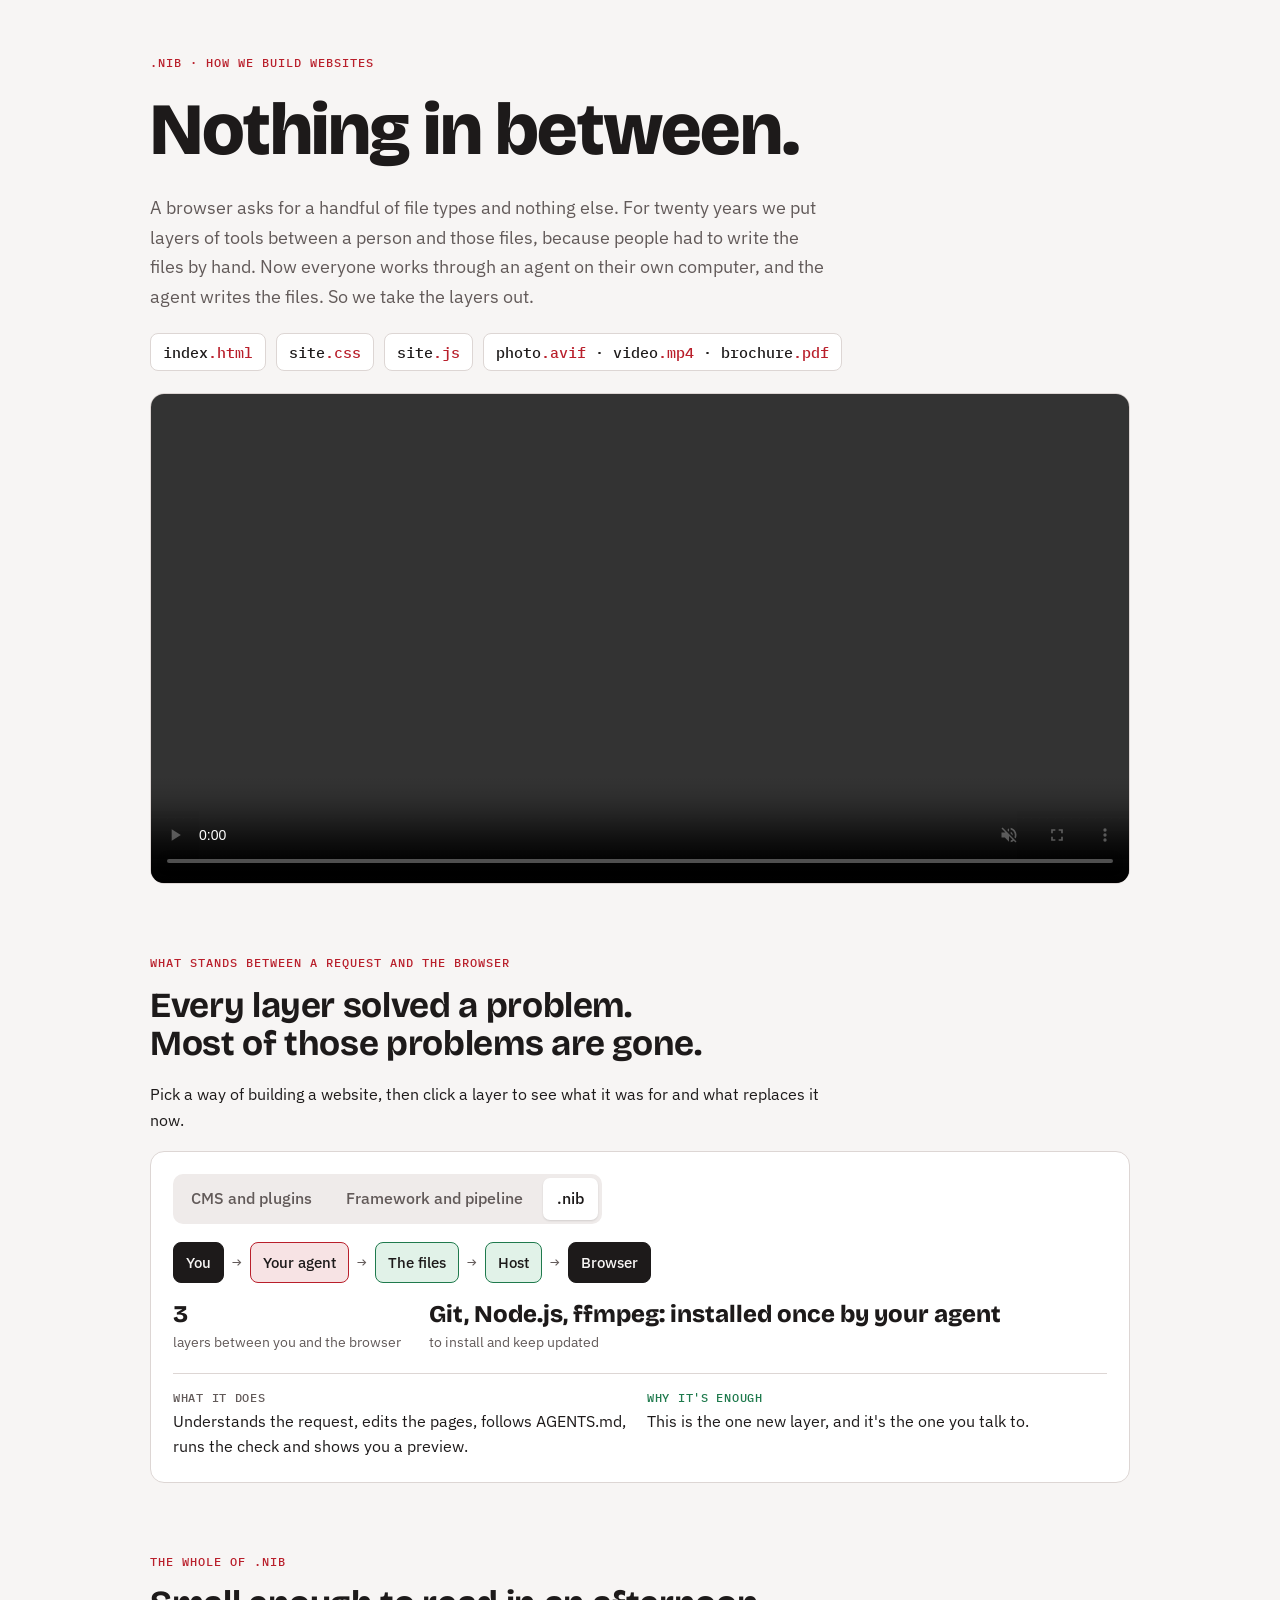
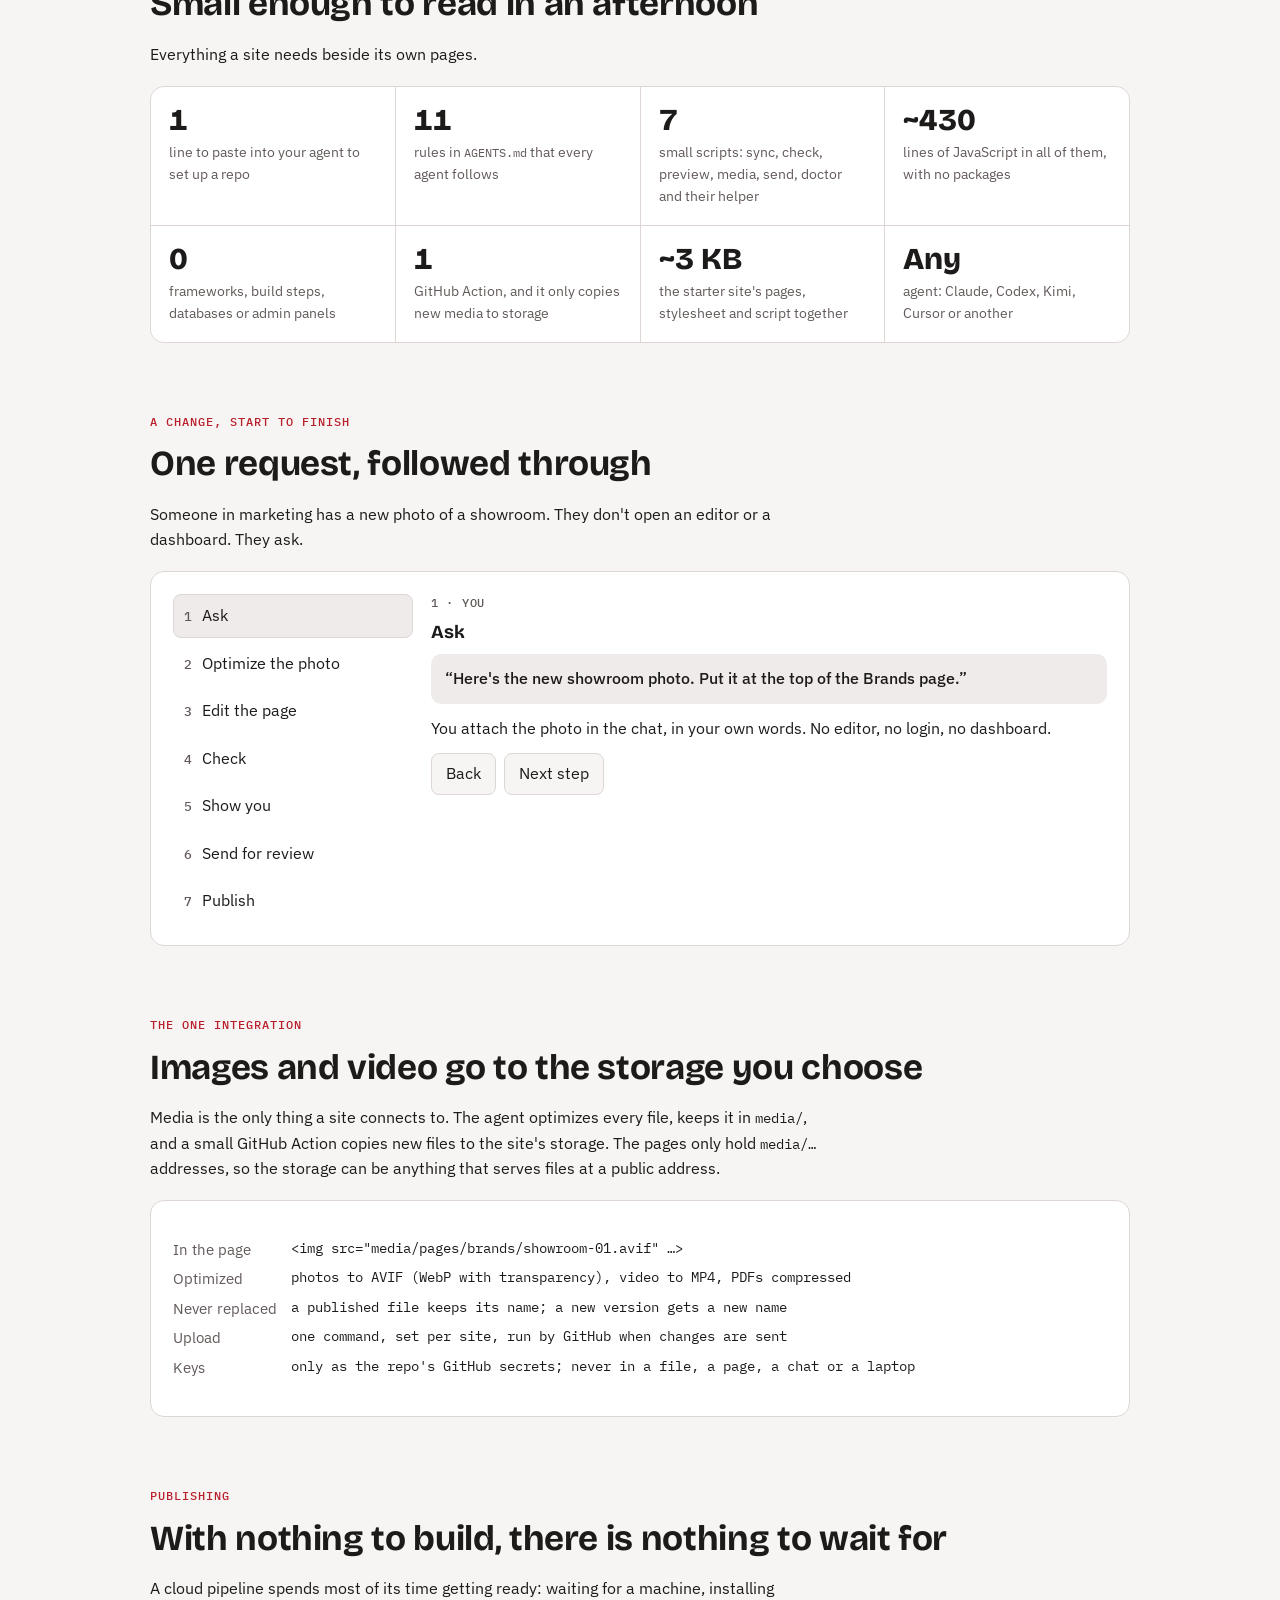
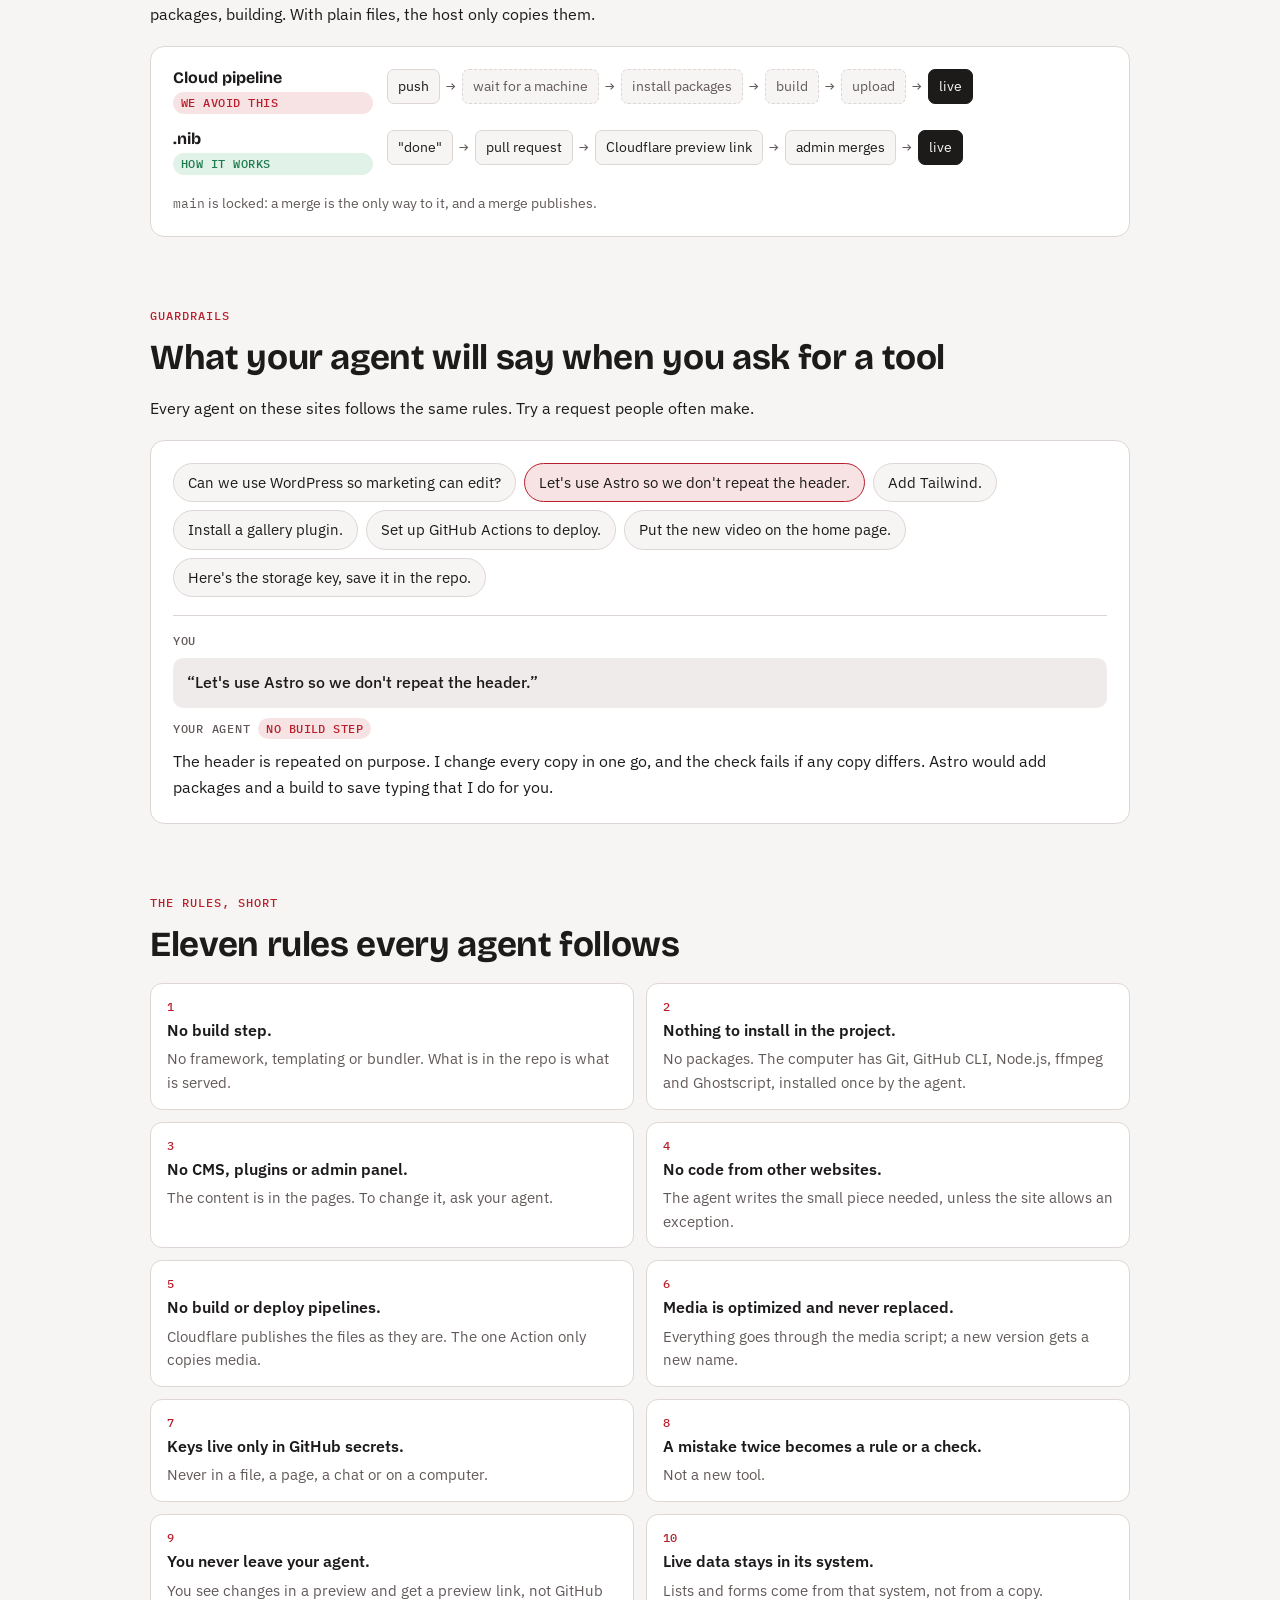
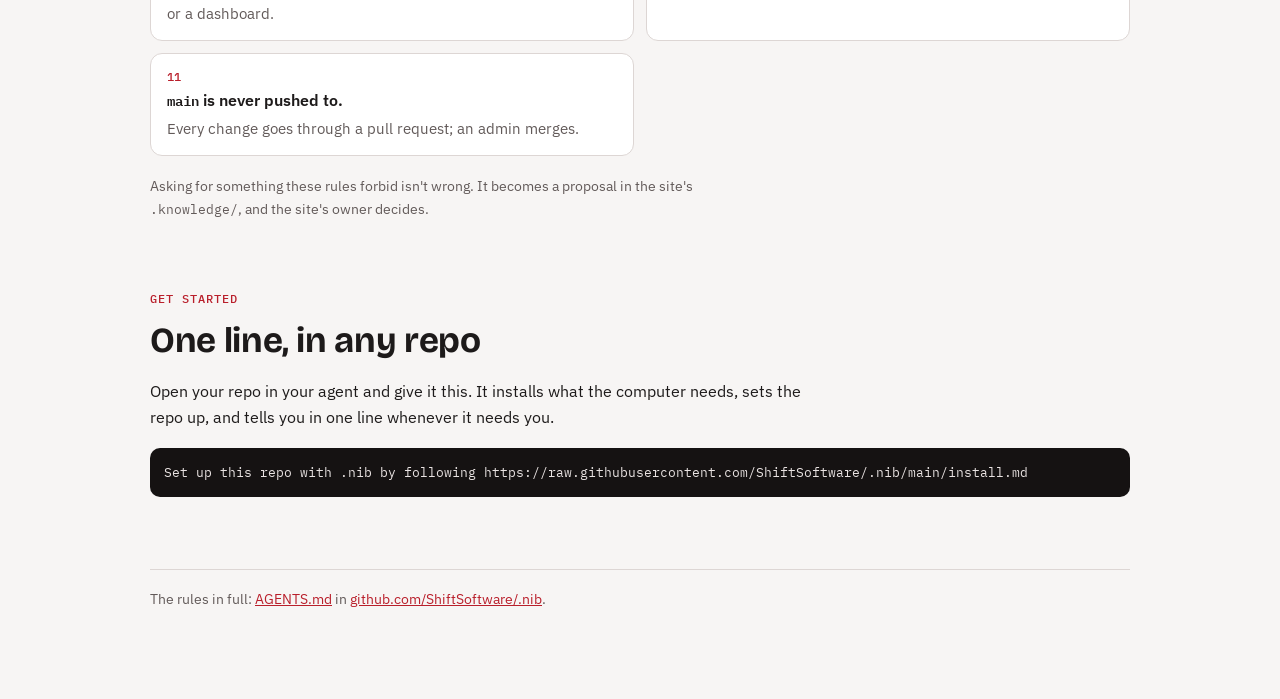
==== guide/index.html @ cb41b42f "Add the explainer and a 30-second video, and let each site's agent make its own templates" ====
<!doctype html>
<html lang="en">
<head>
<meta charset="utf-8">
<meta name="viewport" content="width=device-width, initial-scale=1">
<title>Nothing in Between</title>
<link rel="preconnect" href="https://fonts.googleapis.com">
<link rel="preconnect" href="https://fonts.gstatic.com" crossorigin>
<link rel="stylesheet" href="https://fonts.googleapis.com/css2?family=Bricolage+Grotesque:opsz,wght@12..96,500;12..96,700;12..96,800&family=IBM+Plex+Sans:wght@400;500;600&family=IBM+Plex+Mono:wght@400;500&display=swap">
<style>
/* Layout: one reading column with wide "figure" panels; each section is one idea with one interaction. */
:root{
  --bg:#f7f5f4; --surface:#ffffff; --sunk:#efebea; --line:#ddd6d4;
  --fg:#1d1a1a; --muted:#625a59; --accent:#b91f2b; --accent-soft:#f7e3e4;
  --ok:#1f7a4d; --ok-soft:#e1f2e8; --warn:#9a6200; --warn-soft:#fbefd9; --plan:#3b5bab; --plan-soft:#e4eaf8;
  --display:"Bricolage Grotesque",ui-sans-serif,system-ui,sans-serif;
  --body:"IBM Plex Sans",ui-sans-serif,system-ui,-apple-system,"Segoe UI",sans-serif;
  --mono:"IBM Plex Mono",ui-monospace,Consolas,monospace;
}
@media (prefers-color-scheme:dark){:root:not([data-theme="light"]){
  --bg:#161313; --surface:#201c1c; --sunk:#2a2525; --line:#3a3333;
  --fg:#f1ecec; --muted:#b2a8a7; --accent:#ec5a63; --accent-soft:#3d1c1f;
  --ok:#5fcf93; --ok-soft:#173226; --warn:#e8b25a; --warn-soft:#382a12; --plan:#8fa8ec; --plan-soft:#1d2540; color-scheme:dark}}
:root[data-theme="dark"]{
  --bg:#161313; --surface:#201c1c; --sunk:#2a2525; --line:#3a3333;
  --fg:#f1ecec; --muted:#b2a8a7; --accent:#ec5a63; --accent-soft:#3d1c1f;
  --ok:#5fcf93; --ok-soft:#173226; --warn:#e8b25a; --warn-soft:#382a12; --plan:#8fa8ec; --plan-soft:#1d2540; color-scheme:dark}
*{box-sizing:border-box}
body{background:var(--bg);color:var(--fg);font:16px/1.6 var(--body);
  padding-left:max(16px,env(safe-area-inset-left,0px));padding-right:max(16px,env(safe-area-inset-right,0px))}
.wrap{max-width:980px;margin:0 auto;padding-block:48px 80px;display:flex;flex-direction:column;gap:72px}
h1,h2,h3{font-family:var(--display);text-wrap:balance;margin:0;line-height:1.1}
h1{font-size:clamp(2.6rem,7vw,4.6rem);font-weight:800;letter-spacing:-.02em}
h2{font-size:clamp(1.6rem,3.6vw,2.2rem);font-weight:700;letter-spacing:-.01em}
h3{font-size:1.15rem;font-weight:700}
p{margin:0;max-width:68ch}
code,.mono{font-family:var(--mono);font-size:.88em}
.eyebrow{font:500 .78rem/1 var(--mono);letter-spacing:.08em;text-transform:uppercase;color:var(--accent)}
.lede{font-size:1.15rem;color:var(--muted);max-width:62ch}
section{display:flex;flex-direction:column;gap:18px}
.figure{background:var(--surface);border:1px solid var(--line);border-radius:14px;padding:22px;display:flex;flex-direction:column;gap:18px}
button{font:inherit;color:inherit;cursor:pointer}
button:focus-visible,a:focus-visible{outline:2px solid var(--accent);outline-offset:2px}
a{color:var(--accent)}

/* hero files */
.hero{display:flex;flex-direction:column;gap:22px}
.files{display:flex;flex-wrap:wrap;gap:10px}
.file{font:500 .95rem var(--mono);padding:8px 12px;border-radius:8px;background:var(--surface);border:1px solid var(--line)}
.file b{color:var(--accent);font-weight:500}

/* tabs */
.tabs{display:flex;flex-wrap:wrap;gap:6px;background:var(--sunk);padding:4px;border-radius:10px;align-self:flex-start}
.tabs button{border:0;background:transparent;padding:8px 14px;border-radius:7px;font-weight:500;color:var(--muted)}
.tabs button[aria-selected="true"]{background:var(--surface);color:var(--fg);box-shadow:0 1px 2px rgba(0,0,0,.12)}

/* chain */
.chain{display:flex;flex-wrap:wrap;align-items:center;gap:8px}
.node{border:1px solid var(--line);background:var(--bg);border-radius:8px;padding:8px 12px;font-size:.92rem;font-weight:500;text-align:start}
.node.end{background:var(--fg);color:var(--bg);border-color:var(--fg);cursor:default}
.node.layer:hover{border-color:var(--accent)}
.node.layer[aria-pressed="true"]{border-color:var(--accent);background:var(--accent-soft)}
.node.agent{border-color:var(--ok);background:var(--ok-soft)}
.arrow{color:var(--muted);font-family:var(--mono)}
.counts{display:flex;flex-wrap:wrap;gap:28px}
.count{min-width:0}.count b{display:block;font:800 1.5rem/1.15 var(--display);font-variant-numeric:tabular-nums}
.count span{font-size:.85rem;color:var(--muted)}
.explain{display:grid;grid-template-columns:1fr 1fr;gap:14px;border-top:1px solid var(--line);padding-top:16px}
.explain > div{min-width:0;display:flex;flex-direction:column;gap:4px}
.explain .k{font:500 .75rem var(--mono);letter-spacing:.06em;text-transform:uppercase;color:var(--muted)}
.explain .now .k{color:var(--ok)}
.hint{color:var(--muted);font-size:.9rem}

/* numbers */
.stats{display:grid;grid-template-columns:repeat(4,minmax(0,1fr));gap:1px;background:var(--line);border:1px solid var(--line);border-radius:14px;overflow:hidden}
.stat{background:var(--surface);padding:18px;display:flex;flex-direction:column;gap:4px;min-width:0}
.stat b{font:800 1.9rem/1.05 var(--display);font-variant-numeric:tabular-nums}
.stat span{font-size:.86rem;color:var(--muted)}

/* stepper */
.steps{display:grid;grid-template-columns:240px minmax(0,1fr);gap:18px}
.steplist{display:flex;flex-direction:column;gap:4px;margin:0;padding:0;list-style:none}
.steplist button{width:100%;text-align:start;border:1px solid transparent;background:transparent;border-radius:8px;padding:8px 10px;display:flex;gap:10px;align-items:baseline}
.steplist button .n{font:500 .8rem var(--mono);color:var(--muted)}
.steplist button[aria-current="step"]{background:var(--sunk);border-color:var(--line)}
.stepbody{display:flex;flex-direction:column;gap:12px;min-width:0}
.who{font:500 .78rem var(--mono);text-transform:uppercase;letter-spacing:.06em;color:var(--muted)}
.say{background:var(--sunk);border-radius:10px;padding:12px 14px;font-weight:500}
.term{background:#151212;color:#e9e3e2;border-radius:10px;padding:14px;font:.84rem/1.55 var(--mono);overflow-x:auto;white-space:pre}
.term .c{color:#9b908f}.term .g{color:#6fd39d}.term .r{color:#ff8a92}
.stepnav{display:flex;gap:8px}
.stepnav button{border:1px solid var(--line);background:var(--bg);border-radius:8px;padding:7px 14px}

/* pills */
.pill{display:inline-block;font:500 .72rem/1 var(--mono);letter-spacing:.04em;text-transform:uppercase;padding:5px 8px;border-radius:99px;white-space:nowrap}
.pill.done{background:var(--ok-soft);color:var(--ok)}
.pill.build{background:var(--plan-soft);color:var(--plan)}
.pill.explore{background:var(--warn-soft);color:var(--warn)}
.pill.no{background:var(--accent-soft);color:var(--accent)}

/* media */
.media{display:grid;grid-template-columns:minmax(0,1fr) minmax(0,1fr);gap:18px}
.media > div{min-width:0;display:flex;flex-direction:column;gap:10px}
.kv{display:grid;grid-template-columns:auto minmax(0,1fr);gap:6px 14px;font-size:.92rem}
.kv dt{color:var(--muted)} .kv dd{margin:0;font-family:var(--mono);font-size:.85rem;overflow-wrap:anywhere}
.same{color:var(--ok);font-weight:600}

/* release lanes */
.lanes{display:flex;flex-direction:column;gap:16px}
.lane{display:grid;grid-template-columns:200px minmax(0,1fr);gap:14px;align-items:start}
.lane-head{display:flex;flex-direction:column;gap:6px}
.lane-head h3{font-size:1rem}
.track{display:flex;flex-wrap:wrap;gap:6px;align-items:center}
.box{font-size:.85rem;padding:6px 10px;border-radius:7px;border:1px solid var(--line);background:var(--bg)}
.box.slow{border-style:dashed;color:var(--muted)}
.box.live{background:var(--fg);color:var(--bg);border-color:var(--fg)}
.qs{margin:0;padding-inline-start:20px;display:flex;flex-direction:column;gap:6px}

/* ask the agent */
.asks{display:flex;flex-wrap:wrap;gap:8px}
.asks button{border:1px solid var(--line);background:var(--bg);border-radius:99px;padding:7px 14px;font-size:.92rem}
.asks button[aria-pressed="true"]{border-color:var(--accent);background:var(--accent-soft)}
.reply{display:flex;flex-direction:column;gap:10px;border-top:1px solid var(--line);padding-top:16px}
.reply p{max-width:none}

/* rules */
.rules{display:grid;grid-template-columns:repeat(2,minmax(0,1fr));gap:12px;margin:0;padding:0;list-style:none;counter-reset:r}
.rules li{background:var(--surface);border:1px solid var(--line);border-radius:12px;padding:14px 16px;display:flex;flex-direction:column;gap:4px;counter-increment:r;min-width:0}
.rules li::before{content:counter(r);font:500 .78rem var(--mono);color:var(--accent)}
.rules li b{font-weight:600}
.rules li span{color:var(--muted);font-size:.92rem}

/* status */
.status{width:100%;border-collapse:collapse;font-size:.94rem}
.status td{padding:10px 8px;border-top:1px solid var(--line);vertical-align:top}
.status td:first-child{font-weight:600;width:28%}
.status td:last-child{width:1%;text-align:end}
.tablewrap{overflow-x:auto}
footer{color:var(--muted);font-size:.88rem;border-top:1px solid var(--line);padding-top:18px}

@media (max-width:720px){
  .explain,.media{grid-template-columns:1fr}
  .stats{grid-template-columns:repeat(2,minmax(0,1fr))}
  .steps{grid-template-columns:1fr}
  .steplist{flex-direction:row;flex-wrap:wrap}
  .steplist button{width:auto}
  .steplist button .t{display:none}
  .lane{grid-template-columns:1fr}
  .rules{grid-template-columns:1fr}
}
@media (prefers-reduced-motion:no-preference){
  .node,.tabs button,.asks button,.steplist button{transition:background .15s,border-color .15s}
}
</style>
</head>
<body>
<div class="wrap">

<header class="hero">
  <span class="eyebrow">.nib · how we build websites</span>
  <h1>Nothing in between.</h1>
  <p class="lede">A browser asks for a handful of file types and nothing else. For twenty years we put layers of tools between a person and those files, because people had to write the files by hand. Now everyone works through an agent on their own computer, and the agent writes the files. So we take the layers out.</p>
  <div class="files" aria-label="What a browser asks for">
    <span class="file">index<b>.html</b></span>
    <span class="file">site<b>.css</b></span>
    <span class="file">site<b>.js</b></span>
    <span class="file">photo<b>.avif</b> · video<b>.mp4</b> · brochure<b>.pdf</b></span>
  </div>
  <video src="nib-30s.mp4" controls muted playsinline preload="metadata" width="1280" height="720" style="width:100%;height:auto;border-radius:14px;border:1px solid var(--line)"></video>
</header>

<section aria-labelledby="s-layers">
  <span class="eyebrow">What stands between a request and the browser</span>
  <h2 id="s-layers">Every layer solved a problem. Most of those problems are gone.</h2>
  <p>Pick a way of building a website, then click a layer to see what it was for and what replaces it now.</p>
  <div class="figure">
    <div class="tabs" role="tablist" aria-label="Ways of building a website">
      <button role="tab" aria-selected="false" data-era="wp">CMS and plugins</button>
      <button role="tab" aria-selected="false" data-era="fw">Framework and pipeline</button>
      <button role="tab" aria-selected="true" data-era="ag">.nib</button>
    </div>
    <div class="chain" id="chain" aria-live="polite"></div>
    <div class="counts" id="counts"></div>
    <div class="explain" id="explain"></div>
  </div>
</section>

<section aria-labelledby="s-numbers">
  <span class="eyebrow">The whole of .nib</span>
  <h2 id="s-numbers">Small enough to read in an afternoon</h2>
  <p>Everything a site needs beside its own pages.</p>
  <div class="stats">
    <div class="stat"><b>1</b><span>line to paste into your agent to set up a repo</span></div>
    <div class="stat"><b>11</b><span>rules in <code>AGENTS.md</code> that every agent follows</span></div>
    <div class="stat"><b>7</b><span>small scripts: sync, check, preview, media, send, doctor and their helper</span></div>
    <div class="stat"><b>~430</b><span>lines of JavaScript in all of them, with no packages</span></div>
    <div class="stat"><b>0</b><span>frameworks, build steps, databases or admin panels</span></div>
    <div class="stat"><b>1</b><span>GitHub Action, and it only copies new media to storage</span></div>
    <div class="stat"><b>~3 KB</b><span>the starter site's pages, stylesheet and script together</span></div>
    <div class="stat"><b>Any</b><span>agent: Claude, Codex, Kimi, Cursor or another</span></div>
  </div>
</section>

<section aria-labelledby="s-change">
  <span class="eyebrow">A change, start to finish</span>
  <h2 id="s-change">One request, followed through</h2>
  <p>Someone in marketing has a new photo of a showroom. They don't open an editor or a dashboard. They ask.</p>
  <div class="figure">
    <div class="steps">
      <ol class="steplist" id="steplist"></ol>
      <div class="stepbody" id="stepbody" aria-live="polite"></div>
    </div>
  </div>
</section>

<section aria-labelledby="s-media">
  <span class="eyebrow">The one integration</span>
  <h2 id="s-media">Images and video go to the storage you choose</h2>
  <p>Media is the only thing a site connects to. The agent optimizes every file, keeps it in <code>media/</code>, and a small GitHub Action copies new files to the site's storage. The pages only hold <code>media/…</code> addresses, so the storage can be anything that serves files at a public address.</p>
  <div class="figure">
    <dl class="kv">
      <dt>In the page</dt><dd>&lt;img src="media/pages/brands/showroom-01.avif" …&gt;</dd>
      <dt>Optimized</dt><dd>photos to AVIF (WebP with transparency), video to MP4, PDFs compressed</dd>
      <dt>Never replaced</dt><dd>a published file keeps its name; a new version gets a new name</dd>
      <dt>Upload</dt><dd>one command, set per site, run by GitHub when changes are sent</dd>
      <dt>Keys</dt><dd>only as the repo's GitHub secrets; never in a file, a page, a chat or a laptop</dd>
    </dl>
  </div>
</section>

<section aria-labelledby="s-release">
  <span class="eyebrow">Publishing</span>
  <h2 id="s-release">With nothing to build, there is nothing to wait for</h2>
  <p>A cloud pipeline spends most of its time getting ready: waiting for a machine, installing packages, building. With plain files, the host only copies them.</p>
  <div class="figure lanes">
    <div class="lane">
      <div class="lane-head"><h3>Cloud pipeline</h3><span class="pill no">we avoid this</span></div>
      <div class="track">
        <span class="box">push</span><span class="arrow">→</span>
        <span class="box slow">wait for a machine</span><span class="arrow">→</span>
        <span class="box slow">install packages</span><span class="arrow">→</span>
        <span class="box slow">build</span><span class="arrow">→</span>
        <span class="box slow">upload</span><span class="arrow">→</span>
        <span class="box live">live</span>
      </div>
    </div>
    <div class="lane">
      <div class="lane-head"><h3>.nib</h3><span class="pill done">how it works</span></div>
      <div class="track">
        <span class="box">"done"</span><span class="arrow">→</span>
        <span class="box">pull request</span><span class="arrow">→</span>
        <span class="box">Cloudflare preview link</span><span class="arrow">→</span>
        <span class="box">admin merges</span><span class="arrow">→</span>
        <span class="box live">live</span>
      </div>
    </div>
    <p class="hint"><code>main</code> is locked: a merge is the only way to it, and a merge publishes.</p>
  </div>
</section>

<section aria-labelledby="s-ask">
  <span class="eyebrow">Guardrails</span>
  <h2 id="s-ask">What your agent will say when you ask for a tool</h2>
  <p>Every agent on these sites follows the same rules. Try a request people often make.</p>
  <div class="figure">
    <div class="asks" id="asks"></div>
    <div class="reply" id="reply" aria-live="polite"></div>
  </div>
</section>

<section aria-labelledby="s-rules">
  <span class="eyebrow">The rules, short</span>
  <h2 id="s-rules">Eleven rules every agent follows</h2>
  <ol class="rules">
    <li><b>No build step.</b><span>No framework, templating or bundler. What is in the repo is what is served.</span></li>
    <li><b>Nothing to install in the project.</b><span>No packages. The computer has Git, GitHub CLI, Node.js, ffmpeg and Ghostscript, installed once by the agent.</span></li>
    <li><b>No CMS, plugins or admin panel.</b><span>The content is in the pages. To change it, ask your agent.</span></li>
    <li><b>No code from other websites.</b><span>The agent writes the small piece needed, unless the site allows an exception.</span></li>
    <li><b>No build or deploy pipelines.</b><span>Cloudflare publishes the files as they are. The one Action only copies media.</span></li>
    <li><b>Media is optimized and never replaced.</b><span>Everything goes through the media script; a new version gets a new name.</span></li>
    <li><b>Keys live only in GitHub secrets.</b><span>Never in a file, a page, a chat or on a computer.</span></li>
    <li><b>A mistake twice becomes a rule or a check.</b><span>Not a new tool.</span></li>
    <li><b>You never leave your agent.</b><span>You see changes in a preview and get a preview link, not GitHub or a dashboard.</span></li>
    <li><b>Live data stays in its system.</b><span>Lists and forms come from that system, not from a copy.</span></li>
    <li><b><code>main</code> is never pushed to.</b><span>Every change goes through a pull request; an admin merges.</span></li>
  </ol>
  <p class="hint">Asking for something these rules forbid isn't wrong. It becomes a proposal in the site's <code>.knowledge/</code>, and the site's owner decides.</p>
</section>

<section aria-labelledby="s-start">
  <span class="eyebrow">Get started</span>
  <h2 id="s-start">One line, in any repo</h2>
  <p>Open your repo in your agent and give it this. It installs what the computer needs, sets the repo up, and tells you in one line whenever it needs you.</p>
  <div class="term">Set up this repo with .nib by following https://raw.githubusercontent.com/ShiftSoftware/.nib/main/install.md</div>
</section>

<footer>The rules in full: <a href="https://github.com/ShiftSoftware/.nib/blob/main/AGENTS.md">AGENTS.md</a> in <a href="https://github.com/ShiftSoftware/.nib">github.com/ShiftSoftware/.nib</a>.</footer>
</div>

<script>
(function(){
  const ERAS = {
    wp: {
      chain: [
        {t:"You", end:true},
        {t:"Admin login", why:"Let people who can't write code edit the site safely.", now:"You ask your agent. Access is your GitHub access, and nothing goes live until an admin merges."},
        {t:"Page builder", why:"Let people lay out pages without writing HTML.", now:"The agent writes the HTML, using the site's own components, so pages stay consistent."},
        {t:"Theme", why:"Give every page the same look without repeating it by hand.", now:"One stylesheet. The agent keeps the header and footer identical on every page, and the check confirms it."},
        {t:"Plugins", why:"Add features (SEO, galleries, forms, caching, security) without writing code.", now:"The agent writes the few lines a feature needs. No plugins to update, and none to be hacked through."},
        {t:"Server code", why:"Assemble each page on the server when someone asks for it.", now:"Pages are already whole files. Nothing runs on the server."},
        {t:"Database", why:"Store content so the admin panel can edit it.", now:"Content is in the pages, in Git, with the full history of every change."},
        {t:"Server and cache", why:"Run the code and the database, and cache the result so it's fast.", now:"A static host serves the files from close to the visitor. There is nothing to run or patch."},
        {t:"Browser", end:true}
      ],
      tools:"Server · database · CMS · theme · plugins"
    },
    fw: {
      chain: [
        {t:"You", end:true},
        {t:"A developer", why:"Only a developer can work the toolchain below.", now:"Everyone has an agent that does the developer's typing, for a developer and a non-developer alike."},
        {t:"Content files or headless CMS", why:"Keep text apart from code so non-developers can edit it.", now:"The text is in the pages. Splitting it out adds a second place to change for every new design."},
        {t:"Components", why:"Write the header once and reuse it, so it's never repeated by hand.", now:"Repeating is fine. The agent edits every copy, and the check catches any copy that differs."},
        {t:"npm packages", why:"Reuse code others wrote instead of writing it.", now:"Hundreds of packages to update and trust, to save a few lines the agent writes in seconds."},
        {t:"The build", why:"Compile, bundle and optimise many source files into what the browser wants.", now:"We write what the browser wants in the first place. Modern browsers load the files directly."},
        {t:"Cloud pipeline", why:"Build in a clean, shared place, not on one person's laptop.", now:"There is nothing to build. The host copies the files when a change is merged."},
        {t:"Hosting", why:"Serve the built files.", now:"Still here. The host serves our files as they are."},
        {t:"Browser", end:true}
      ],
      tools:"Node.js · framework · hundreds of packages · pipeline"
    },
    ag: {
      chain: [
        {t:"You", end:true},
        {t:"Your agent", agent:true, why:"Understands the request, edits the pages, follows AGENTS.md, runs the check and shows you a preview.", now:"This is the one new layer, and it's the one you talk to."},
        {t:"The files", agent:true, why:"HTML, CSS and JavaScript in site/public, exactly as the browser gets them.", now:"What is in the repo is what is served. Images and video are in the site's storage."},
        {t:"Host", agent:true, why:"Cloudflare serves the files from close to the visitor.", now:"Copies the files when a change is merged, and gives every branch a preview link. Nothing is built."},
        {t:"Browser", end:true}
      ],
      tools:"Git, Node.js, ffmpeg: installed once by your agent"
    }
  };
  const chain = document.getElementById("chain"), counts = document.getElementById("counts"), explain = document.getElementById("explain");
  let era = "ag";
  function showLayer(i){
    const l = ERAS[era].chain[i];
    chain.querySelectorAll(".layer").forEach(b => b.setAttribute("aria-pressed", String(+b.dataset.i === i)));
    explain.innerHTML = `<div><span class="k">${era==="ag"?"What it does":"What it was for"}</span><p>${l.why}</p></div><div class="now"><span class="k">${era==="ag"?"Why it's enough":"Now"}</span><p>${l.now}</p></div>`;
  }
  function render(){
    const e = ERAS[era];
    chain.innerHTML = e.chain.map((l,i) => {
      const arrow = i < e.chain.length-1 ? '<span class="arrow" aria-hidden="true">→</span>' : '';
      if (l.end) return `<span class="node end">${l.t}</span>${arrow}`;
      return `<button class="node layer${l.agent?" agent":""}" data-i="${i}" aria-pressed="false">${l.t}</button>${arrow}`;
    }).join("");
    const layers = e.chain.filter(l => !l.end).length;
    counts.innerHTML = `<div class="count"><b>${layers}</b><span>layers between you and the browser</span></div><div class="count"><b>${e.tools}</b><span>to install and keep updated</span></div>`;
    chain.querySelectorAll(".layer").forEach(b => b.addEventListener("click", () => showLayer(+b.dataset.i)));
    showLayer(e.chain.findIndex(l => !l.end));
    document.querySelectorAll("[data-era]").forEach(b => b.setAttribute("aria-selected", String(b.dataset.era === era)));
  }
  document.querySelectorAll("[data-era]").forEach(b => b.addEventListener("click", () => { era = b.dataset.era; render(); }));
  render();

  const STEPS = [
    {t:"Ask", who:"You", say:"Here's the new showroom photo. Put it at the top of the Brands page.", body:"You attach the photo in the chat, in your own words. No editor, no login, no dashboard."},
    {t:"Optimize the photo", who:"Your agent", body:"The media script turns whatever you give it into a small, modern file at the size the site allows, and refuses a name that is already taken.", term:`<span class="c">$</span> node .nib/scripts/media.mjs showroom.jpg pages/brands showroom-01\n<span class="c"># 4032 × 3024, 3.8 MB  →  1600 × 1200, 96 KB</span>\n&lt;img src="media/pages/brands/showroom-01.avif" width="1600" height="1200" …&gt;`},
    {t:"Edit the page", who:"Your agent", body:"It finds the place by searching for the text, adds the image with a description and its real size, and touches nothing else.", term:`<span class="c">&lt;!-- brands.html --&gt;</span>\n&lt;img src="media/pages/brands/showroom-01.avif"\n     alt="The new showroom" width="1600" height="1200"&gt;`},
    {t:"Check", who:"Your agent", body:"The check runs in a second over every page: links, images, headers, media. If something is wrong, the agent fixes it before you see anything.", term:`<span class="c">$</span> node .nib/scripts/check.mjs\n<span class="g">12 pages checked: 0 errors, 0 warnings.</span>`},
    {t:"Show you", who:"Your agent", body:"The agent opens the page in the local preview. You look, and ask for changes if you want them.", say:"Looks good, I'm done."},
    {t:"Send for review", who:"Your agent", body:"Only now, because you said you're done: one command commits, opens a pull request, and waits for Cloudflare's preview link. GitHub copies the new photo to the storage.", term:`<span class="c">$</span> node .nib/scripts/send.mjs "Add the showroom photo to Brands"\n<span class="g">SENT</span> https://github.com/…/pull/42\n<span class="g">PREVIEW</span> https://edit-…-site.workers.dev`},
    {t:"Publish", who:"An admin", body:"The admin opens the preview link, then merges. Cloudflare copies the files, and the change is live. Nothing was built."}
  ];
  const steplist = document.getElementById("steplist"), stepbody = document.getElementById("stepbody");
  let step = 0;
  steplist.innerHTML = STEPS.map((s,i) => `<li><button data-s="${i}" aria-label="Step ${i+1}: ${s.t}"><span class="n">${i+1}</span><span class="t">${s.t}</span></button></li>`).join("");
  function showStep(i){
    step = i; const s = STEPS[i];
    steplist.querySelectorAll("button").forEach(b => { if (+b.dataset.s === i) b.setAttribute("aria-current","step"); else b.removeAttribute("aria-current"); });
    let html = `<span class="who">${i+1} · ${s.who}</span><h3>${s.t}</h3>`;
    if (i === 0) html += `<div class="say">“${s.say}”</div><p>${s.body}</p>`;
    else { html += `<p>${s.body}</p>`; if (s.term) html += `<div class="term">${s.term}</div>`; if (s.say) html += `<span class="who">You</span><div class="say">“${s.say}”</div>`; }
    html += `<div class="stepnav"><button data-go="-1" ${i===0?"disabled":""}>Back</button><button data-go="1" ${i===STEPS.length-1?"disabled":""}>Next step</button></div>`;
    stepbody.innerHTML = html;
    stepbody.querySelectorAll("[data-go]").forEach(b => b.addEventListener("click", () => showStep(step + +b.dataset.go)));
  }
  steplist.querySelectorAll("button").forEach(b => b.addEventListener("click", () => showStep(+b.dataset.s)));
  showStep(0);

  const ASKS = [
    {q:"Can we use WordPress so marketing can edit?", pill:'<span class="pill no">no, and here is why</span>', a:"Marketing can already edit: they ask their agent, see the change in a preview, and say when they're done. WordPress would add a server, a database, a theme and plugins to keep updated and secure, to give them an editor they no longer need."},
    {q:"Let's use Astro so we don't repeat the header.", pill:'<span class="pill no">no build step</span>', a:"The header is repeated on purpose. I change every copy in one go, and the check fails if any copy differs. Astro would add packages and a build to save typing that I do for you."},
    {q:"Add Tailwind.", pill:'<span class="pill no">no build step</span>', a:"Tailwind needs a build. site.css already has the colours, fonts and spacing as tokens. Tell me what you want to look different and I'll change the stylesheet."},
    {q:"Install a gallery plugin.", pill:'<span class="pill no">no code from other sites</span>', a:"A gallery is a grid of images and a few lines of script. I'll write it into site.css and site.js, so there's nothing to update and nothing that breaks when someone else changes their code."},
    {q:"Set up GitHub Actions to deploy.", pill:'<span class="pill no">no build or deploy pipelines</span>', a:"There is nothing to build, so a pipeline would only add waiting. Cloudflare is connected to the repo: every branch gets a preview link, and a merge publishes."},
    {q:"Put the new video on the home page.", pill:'<span class="pill done">yes</span>', a:"I'll turn it into a small MP4, add it under a new name, and put it on the home page. If it's still over 25 MB, we link it from YouTube instead."},
    {q:"Here's the storage key, save it in the repo.", pill:'<span class="pill no">keys live in GitHub secrets</span>', a:"I won't put it in a file or this chat. Add it on the repo's GitHub secrets page under the name I give you; only the upload step on GitHub reads it."}
  ];
  const asks = document.getElementById("asks"), reply = document.getElementById("reply");
  asks.innerHTML = ASKS.map((x,i) => `<button data-a="${i}" aria-pressed="false">${x.q}</button>`).join("");
  function showAsk(i){
    const x = ASKS[i];
    asks.querySelectorAll("button").forEach(b => b.setAttribute("aria-pressed", String(+b.dataset.a === i)));
    reply.innerHTML = `<span class="who">You</span><div class="say">“${x.q}”</div><span class="who">Your agent ${x.pill}</span><p>${x.a}</p>`;
  }
  asks.querySelectorAll("button").forEach(b => b.addEventListener("click", () => showAsk(+b.dataset.a)));
  showAsk(1);
})();
</script>
</body>
</html>
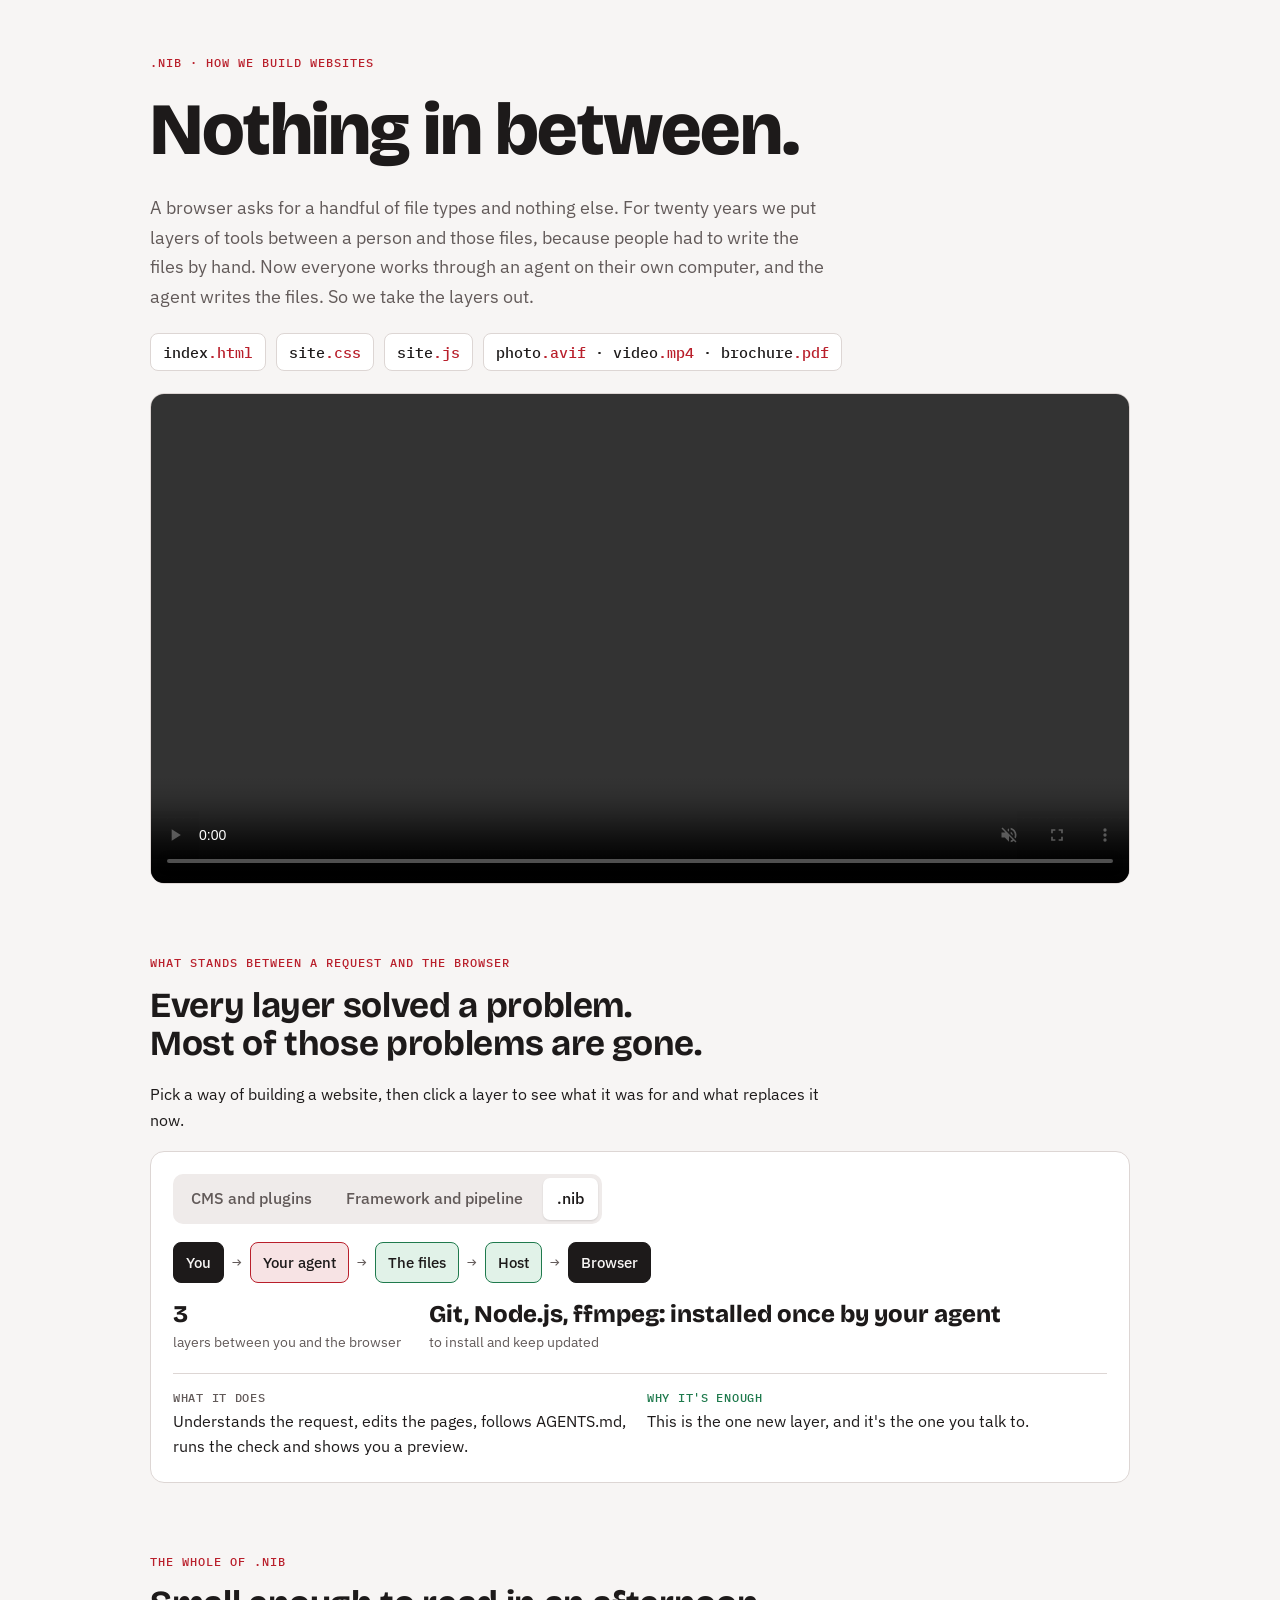
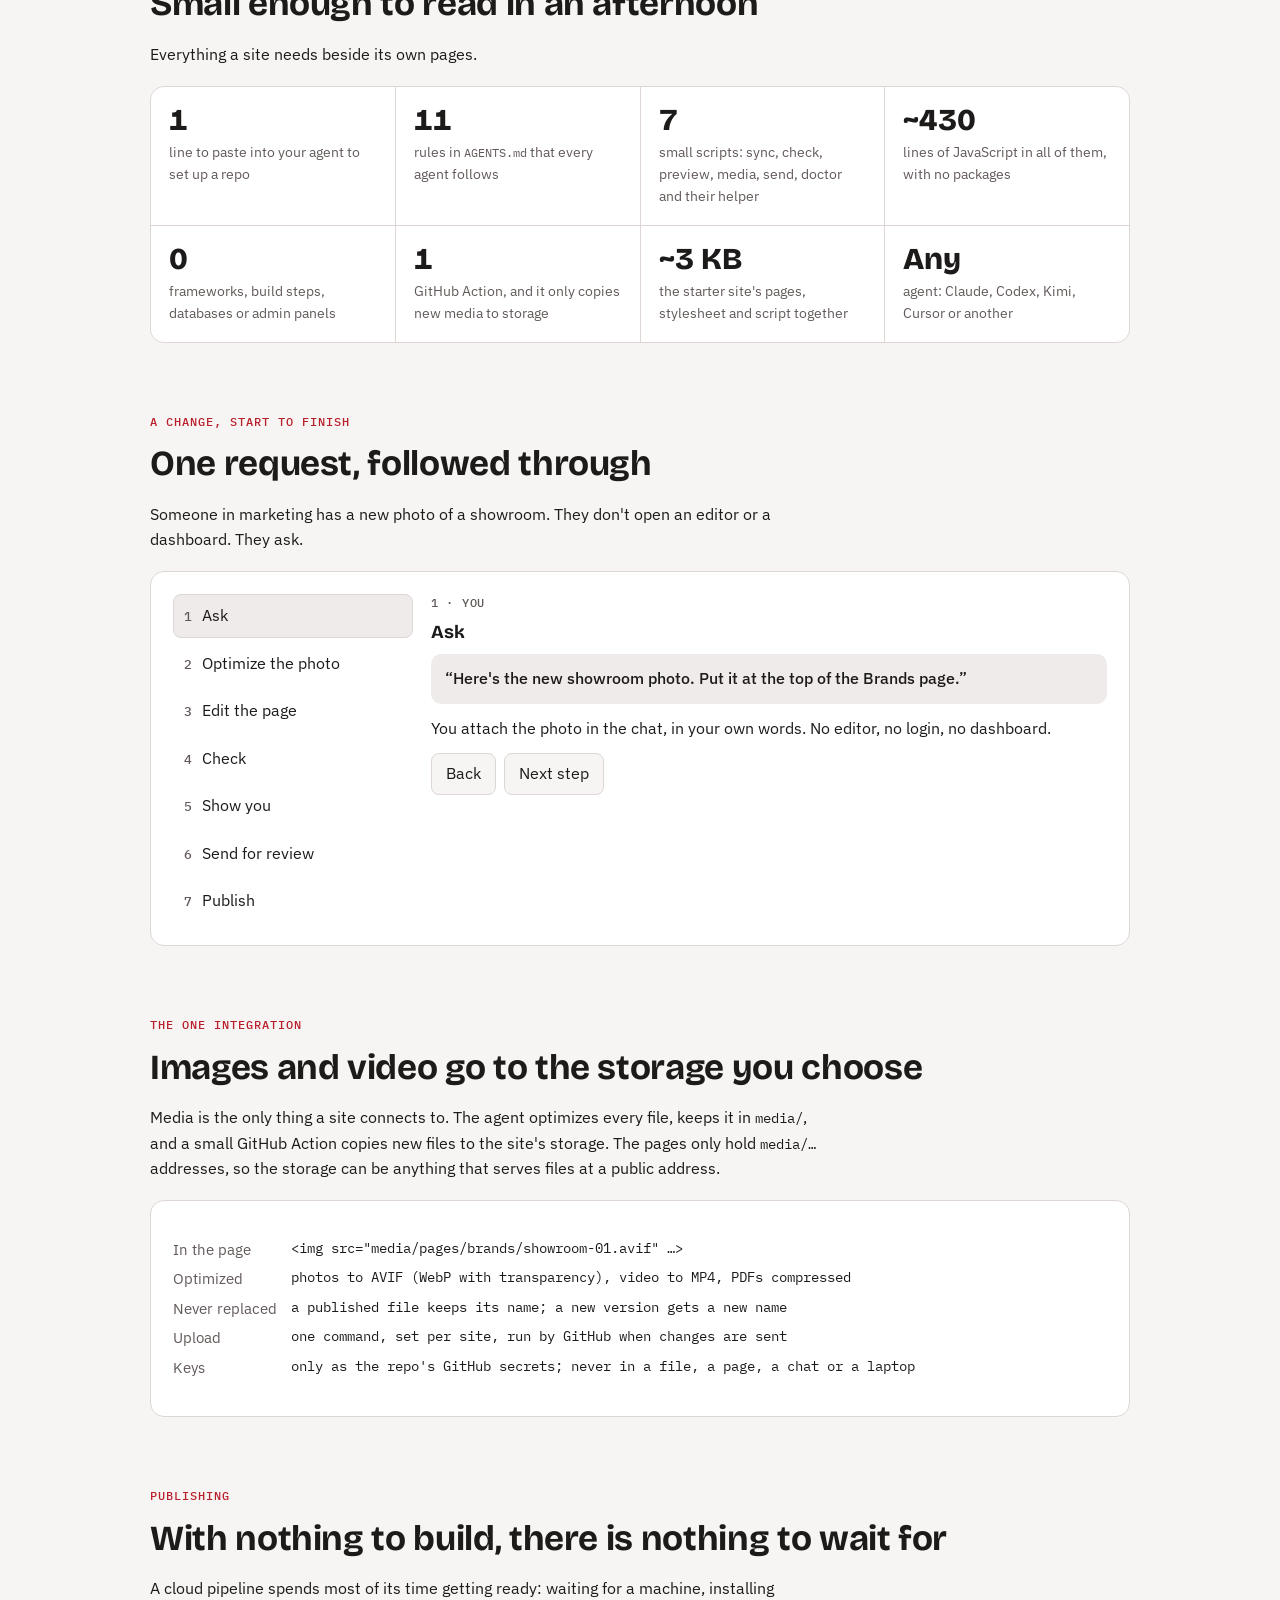
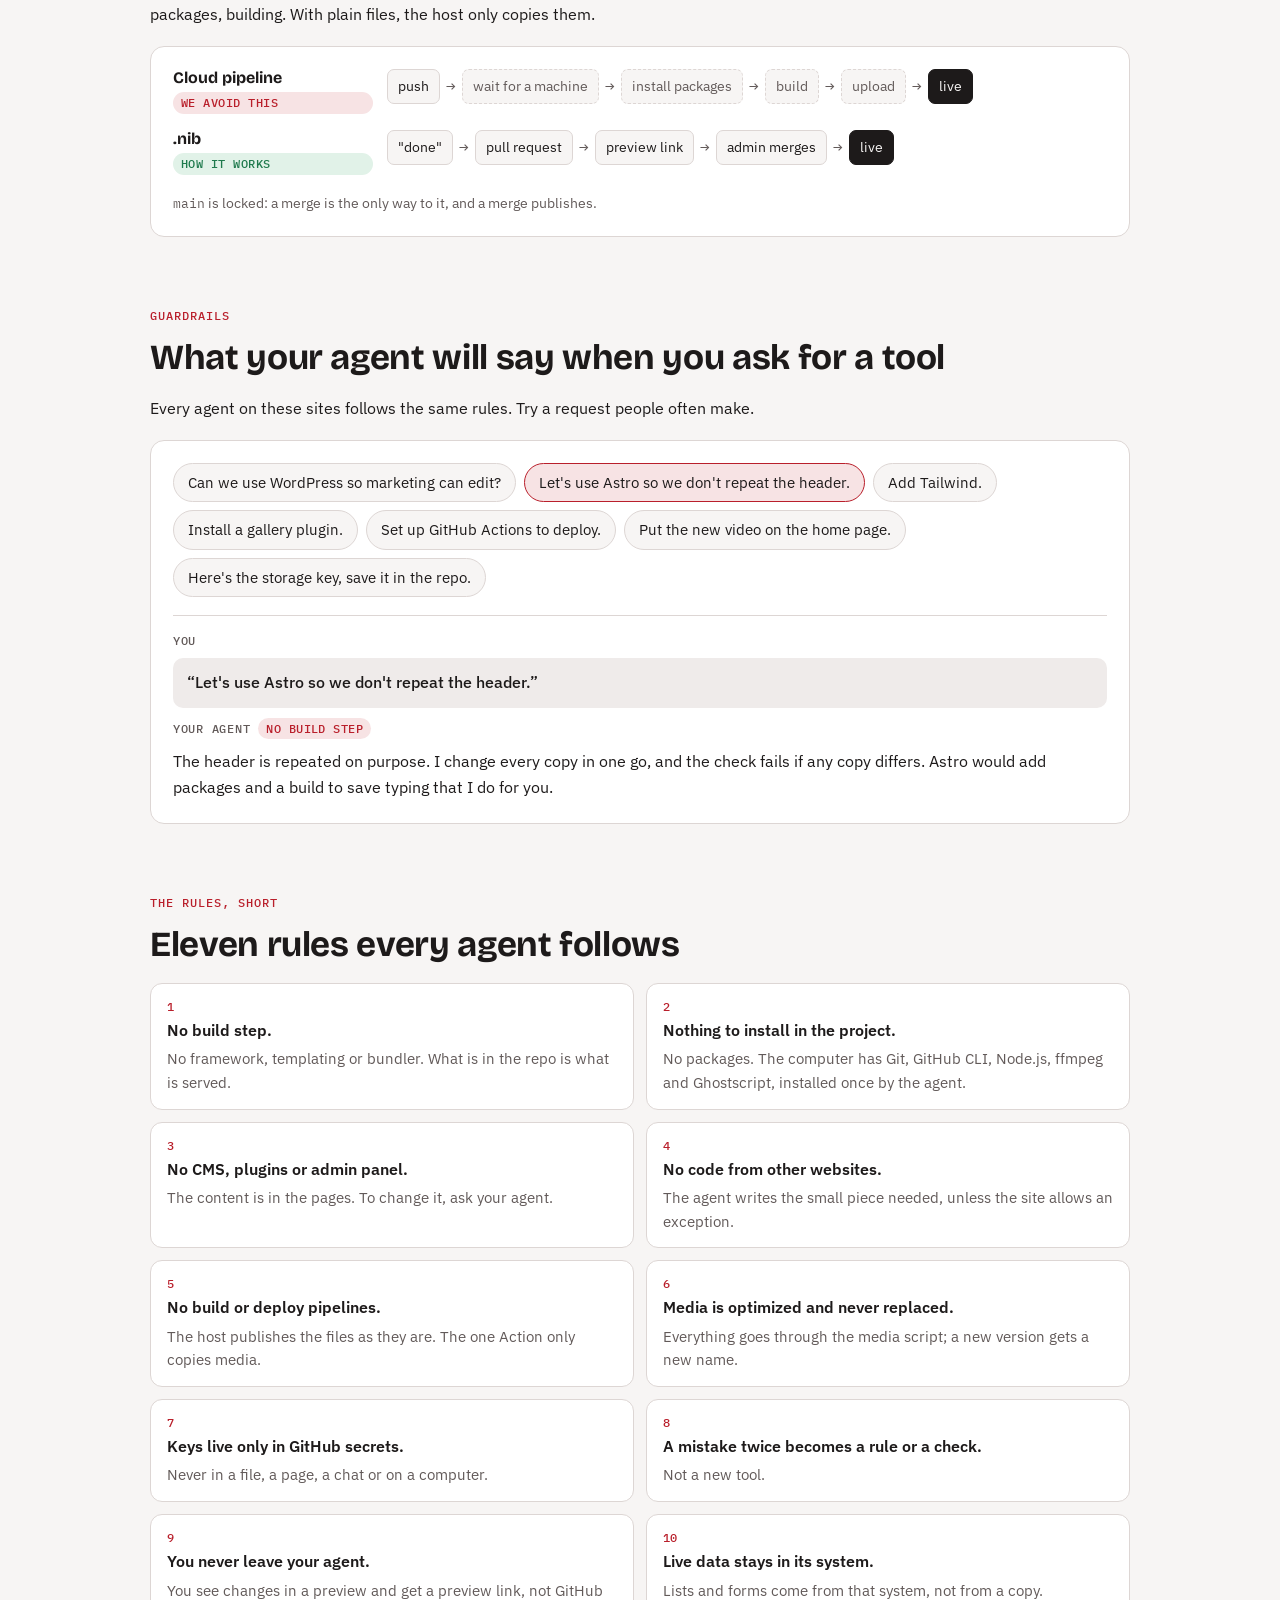
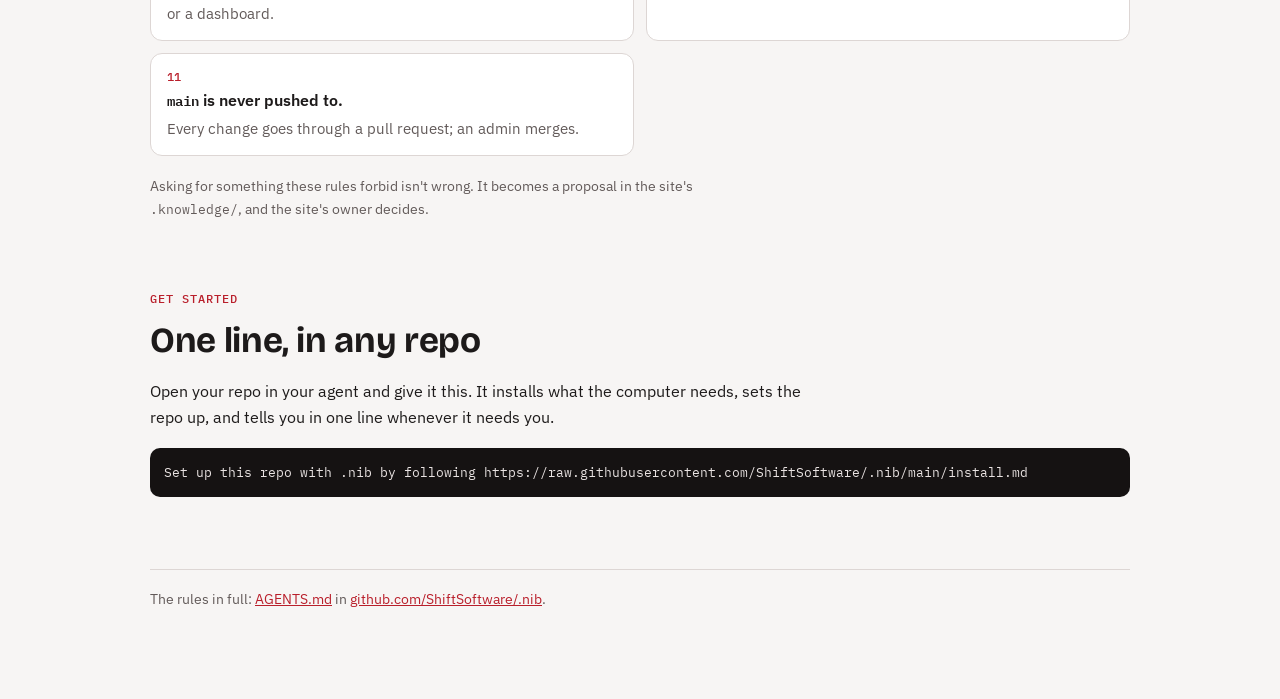
==== commit bc651b85: "Keep .nib host-neutral, block pushes to main, add the content map and organize guide, and license it" ====
--- a/guide/index.html
+++ b/guide/index.html
@@ -249,7 +249,7 @@
       <div class="track">
         <span class="box">"done"</span><span class="arrow">→</span>
         <span class="box">pull request</span><span class="arrow">→</span>
-        <span class="box">Cloudflare preview link</span><span class="arrow">→</span>
+        <span class="box">preview link</span><span class="arrow">→</span>
         <span class="box">admin merges</span><span class="arrow">→</span>
         <span class="box live">live</span>
       </div>
@@ -276,7 +276,7 @@
     <li><b>Nothing to install in the project.</b><span>No packages. The computer has Git, GitHub CLI, Node.js, ffmpeg and Ghostscript, installed once by the agent.</span></li>
     <li><b>No CMS, plugins or admin panel.</b><span>The content is in the pages. To change it, ask your agent.</span></li>
     <li><b>No code from other websites.</b><span>The agent writes the small piece needed, unless the site allows an exception.</span></li>
-    <li><b>No build or deploy pipelines.</b><span>Cloudflare publishes the files as they are. The one Action only copies media.</span></li>
+    <li><b>No build or deploy pipelines.</b><span>The host publishes the files as they are. The one Action only copies media.</span></li>
     <li><b>Media is optimized and never replaced.</b><span>Everything goes through the media script; a new version gets a new name.</span></li>
     <li><b>Keys live only in GitHub secrets.</b><span>Never in a file, a page, a chat or on a computer.</span></li>
     <li><b>A mistake twice becomes a rule or a check.</b><span>Not a new tool.</span></li>
@@ -333,7 +333,7 @@
         {t:"You", end:true},
         {t:"Your agent", agent:true, why:"Understands the request, edits the pages, follows AGENTS.md, runs the check and shows you a preview.", now:"This is the one new layer, and it's the one you talk to."},
         {t:"The files", agent:true, why:"HTML, CSS and JavaScript in site/public, exactly as the browser gets them.", now:"What is in the repo is what is served. Images and video are in the site's storage."},
-        {t:"Host", agent:true, why:"Cloudflare serves the files from close to the visitor.", now:"Copies the files when a change is merged, and gives every branch a preview link. Nothing is built."},
+        {t:"Host", agent:true, why:"The site's host serves the files, from wherever the site chooses.", now:"Copies the files when a change is merged, and gives every branch a preview link. Nothing is built."},
         {t:"Browser", end:true}
       ],
       tools:"Git, Node.js, ffmpeg: installed once by your agent"
@@ -368,8 +368,8 @@
     {t:"Edit the page", who:"Your agent", body:"It finds the place by searching for the text, adds the image with a description and its real size, and touches nothing else.", term:`<span class="c">&lt;!-- brands.html --&gt;</span>\n&lt;img src="media/pages/brands/showroom-01.avif"\n     alt="The new showroom" width="1600" height="1200"&gt;`},
     {t:"Check", who:"Your agent", body:"The check runs in a second over every page: links, images, headers, media. If something is wrong, the agent fixes it before you see anything.", term:`<span class="c">$</span> node .nib/scripts/check.mjs\n<span class="g">12 pages checked: 0 errors, 0 warnings.</span>`},
     {t:"Show you", who:"Your agent", body:"The agent opens the page in the local preview. You look, and ask for changes if you want them.", say:"Looks good, I'm done."},
-    {t:"Send for review", who:"Your agent", body:"Only now, because you said you're done: one command commits, opens a pull request, and waits for Cloudflare's preview link. GitHub copies the new photo to the storage.", term:`<span class="c">$</span> node .nib/scripts/send.mjs "Add the showroom photo to Brands"\n<span class="g">SENT</span> https://github.com/…/pull/42\n<span class="g">PREVIEW</span> https://edit-…-site.workers.dev`},
-    {t:"Publish", who:"An admin", body:"The admin opens the preview link, then merges. Cloudflare copies the files, and the change is live. Nothing was built."}
+    {t:"Send for review", who:"Your agent", body:"Only now, because you said you're done: one command commits, opens a pull request, and waits for the host's preview link. GitHub copies the new photo to the storage.", term:`<span class="c">$</span> node .nib/scripts/send.mjs "Add the showroom photo to Brands"\n<span class="g">SENT</span> https://github.com/…/pull/42\n<span class="g">PREVIEW</span> https://edit-showroom-photo.preview.example`},
+    {t:"Publish", who:"An admin", body:"The admin opens the preview link, then merges. The host copies the files, and the change is live. Nothing was built."}
   ];
   const steplist = document.getElementById("steplist"), stepbody = document.getElementById("stepbody");
   let step = 0;
@@ -392,7 +392,7 @@
     {q:"Let's use Astro so we don't repeat the header.", pill:'<span class="pill no">no build step</span>', a:"The header is repeated on purpose. I change every copy in one go, and the check fails if any copy differs. Astro would add packages and a build to save typing that I do for you."},
     {q:"Add Tailwind.", pill:'<span class="pill no">no build step</span>', a:"Tailwind needs a build. site.css already has the colours, fonts and spacing as tokens. Tell me what you want to look different and I'll change the stylesheet."},
     {q:"Install a gallery plugin.", pill:'<span class="pill no">no code from other sites</span>', a:"A gallery is a grid of images and a few lines of script. I'll write it into site.css and site.js, so there's nothing to update and nothing that breaks when someone else changes their code."},
-    {q:"Set up GitHub Actions to deploy.", pill:'<span class="pill no">no build or deploy pipelines</span>', a:"There is nothing to build, so a pipeline would only add waiting. Cloudflare is connected to the repo: every branch gets a preview link, and a merge publishes."},
+    {q:"Set up GitHub Actions to deploy.", pill:'<span class="pill no">no build or deploy pipelines</span>', a:"There is nothing to build, so a pipeline would only add waiting. The host is connected to the repo: every branch gets a preview link, and a merge publishes."},
     {q:"Put the new video on the home page.", pill:'<span class="pill done">yes</span>', a:"I'll turn it into a small MP4, add it under a new name, and put it on the home page. If it's still over 25 MB, we link it from YouTube instead."},
     {q:"Here's the storage key, save it in the repo.", pill:'<span class="pill no">keys live in GitHub secrets</span>', a:"I won't put it in a file or this chat. Add it on the repo's GitHub secrets page under the name I give you; only the upload step on GitHub reads it."}
   ];
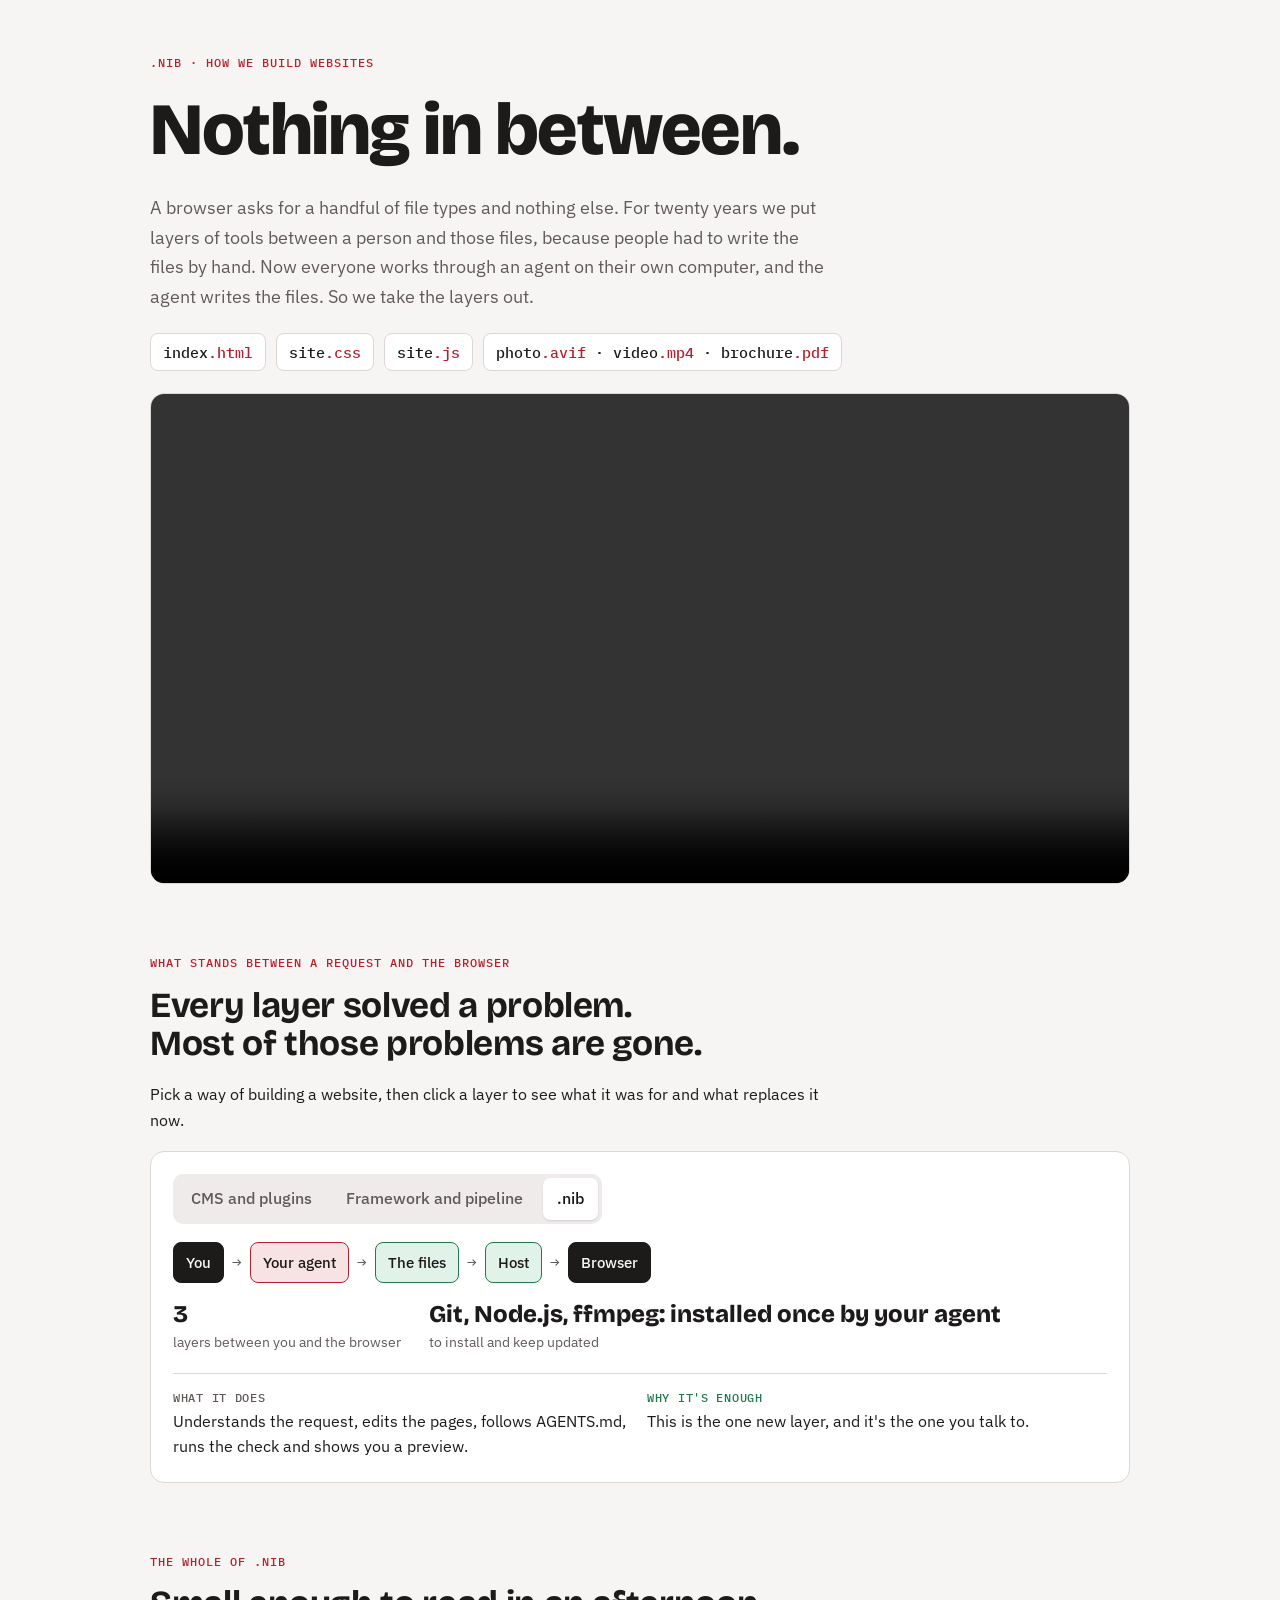
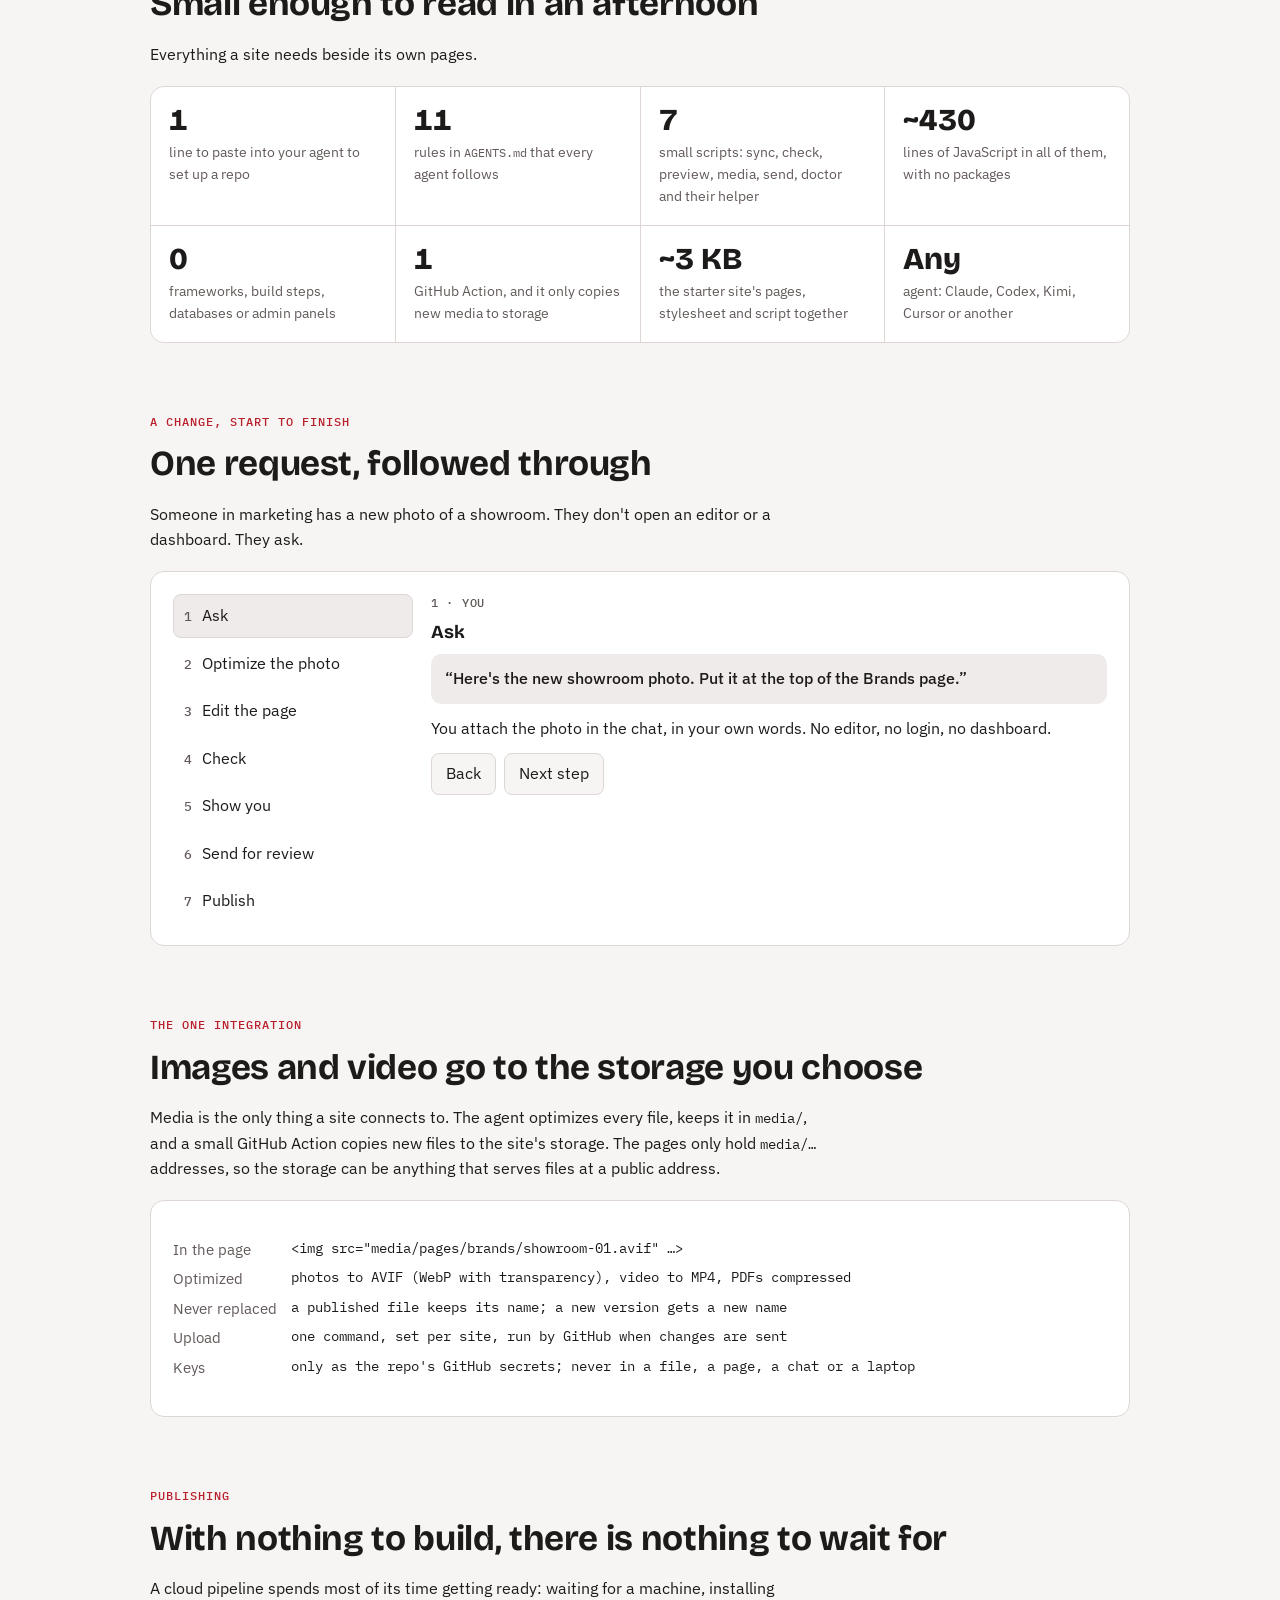
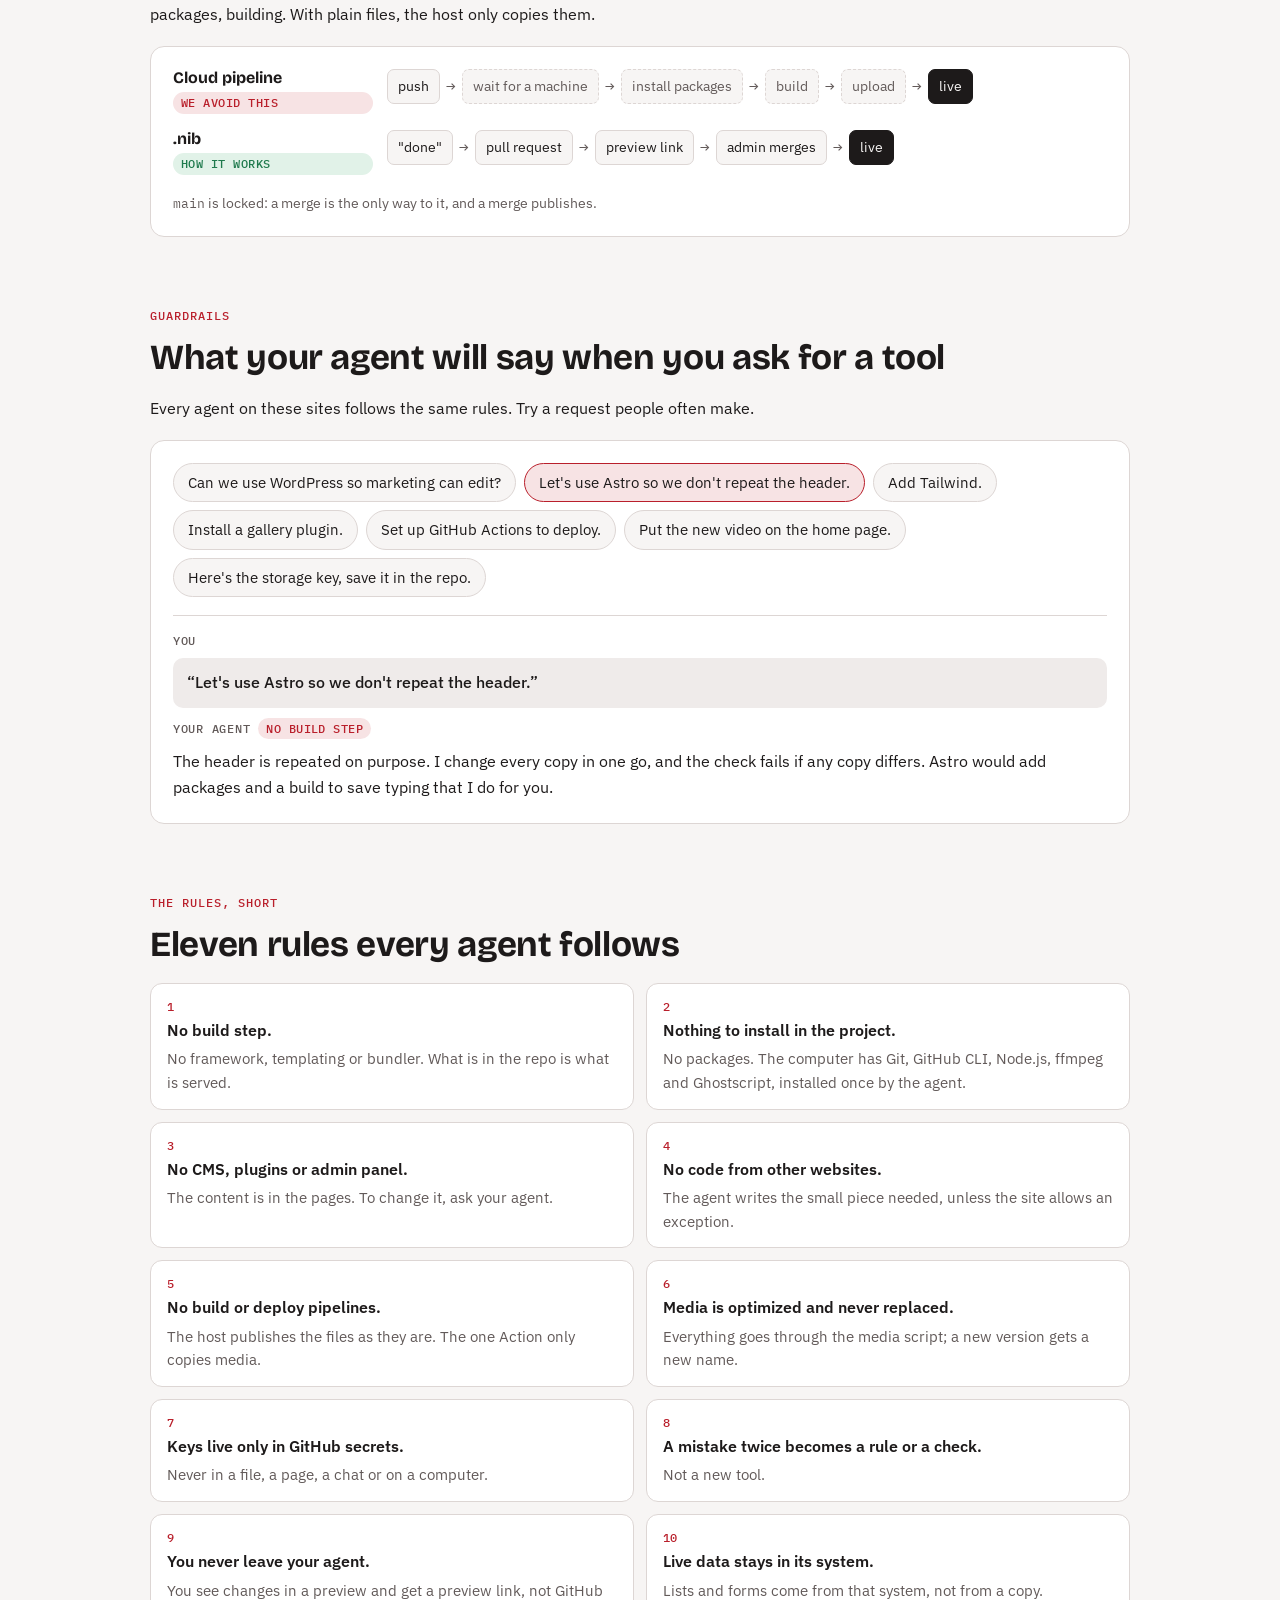
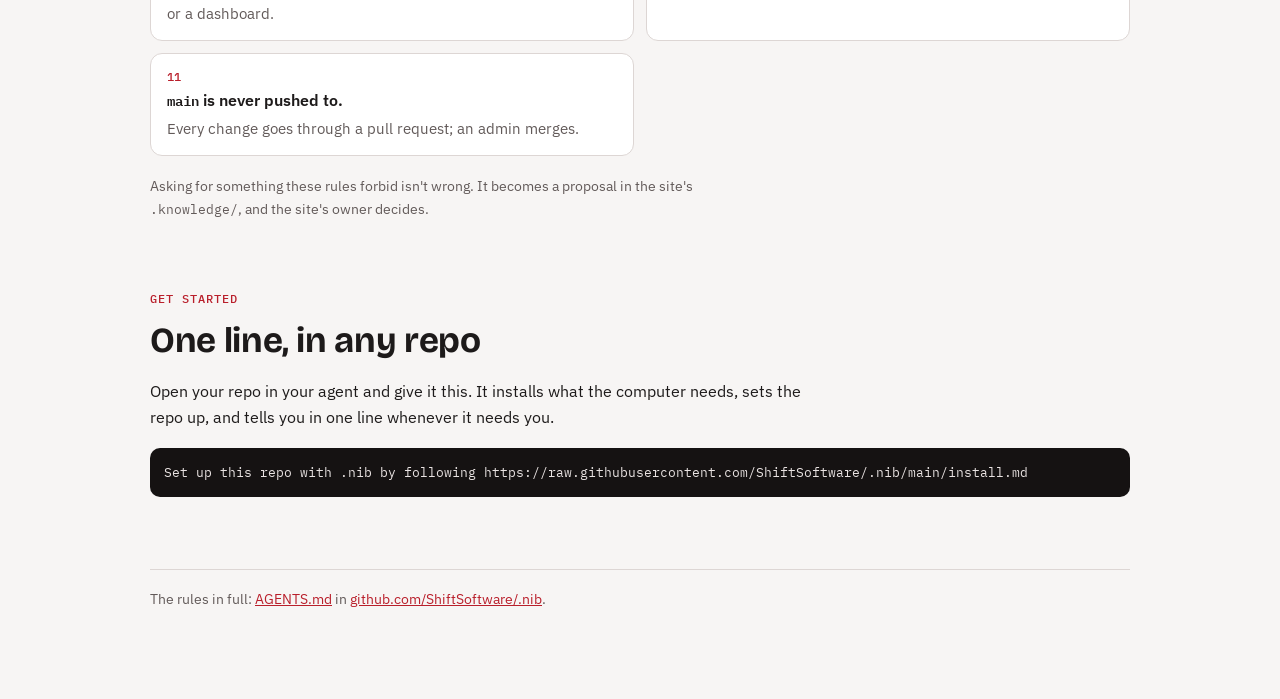
==== commit e294bad5: "Replace the explainer video with a narrated, animated version" ====
--- a/guide/index.html
+++ b/guide/index.html
@@ -166,7 +166,7 @@
     <span class="file">site<b>.js</b></span>
     <span class="file">photo<b>.avif</b> · video<b>.mp4</b> · brochure<b>.pdf</b></span>
   </div>
-  <video src="nib-30s.mp4" controls muted playsinline preload="metadata" width="1280" height="720" style="width:100%;height:auto;border-radius:14px;border:1px solid var(--line)"></video>
+  <video src="nib-explainer.mp4" controls playsinline preload="metadata" width="1280" height="720" style="width:100%;height:auto;border-radius:14px;border:1px solid var(--line)"></video>
 </header>
 
 <section aria-labelledby="s-layers">
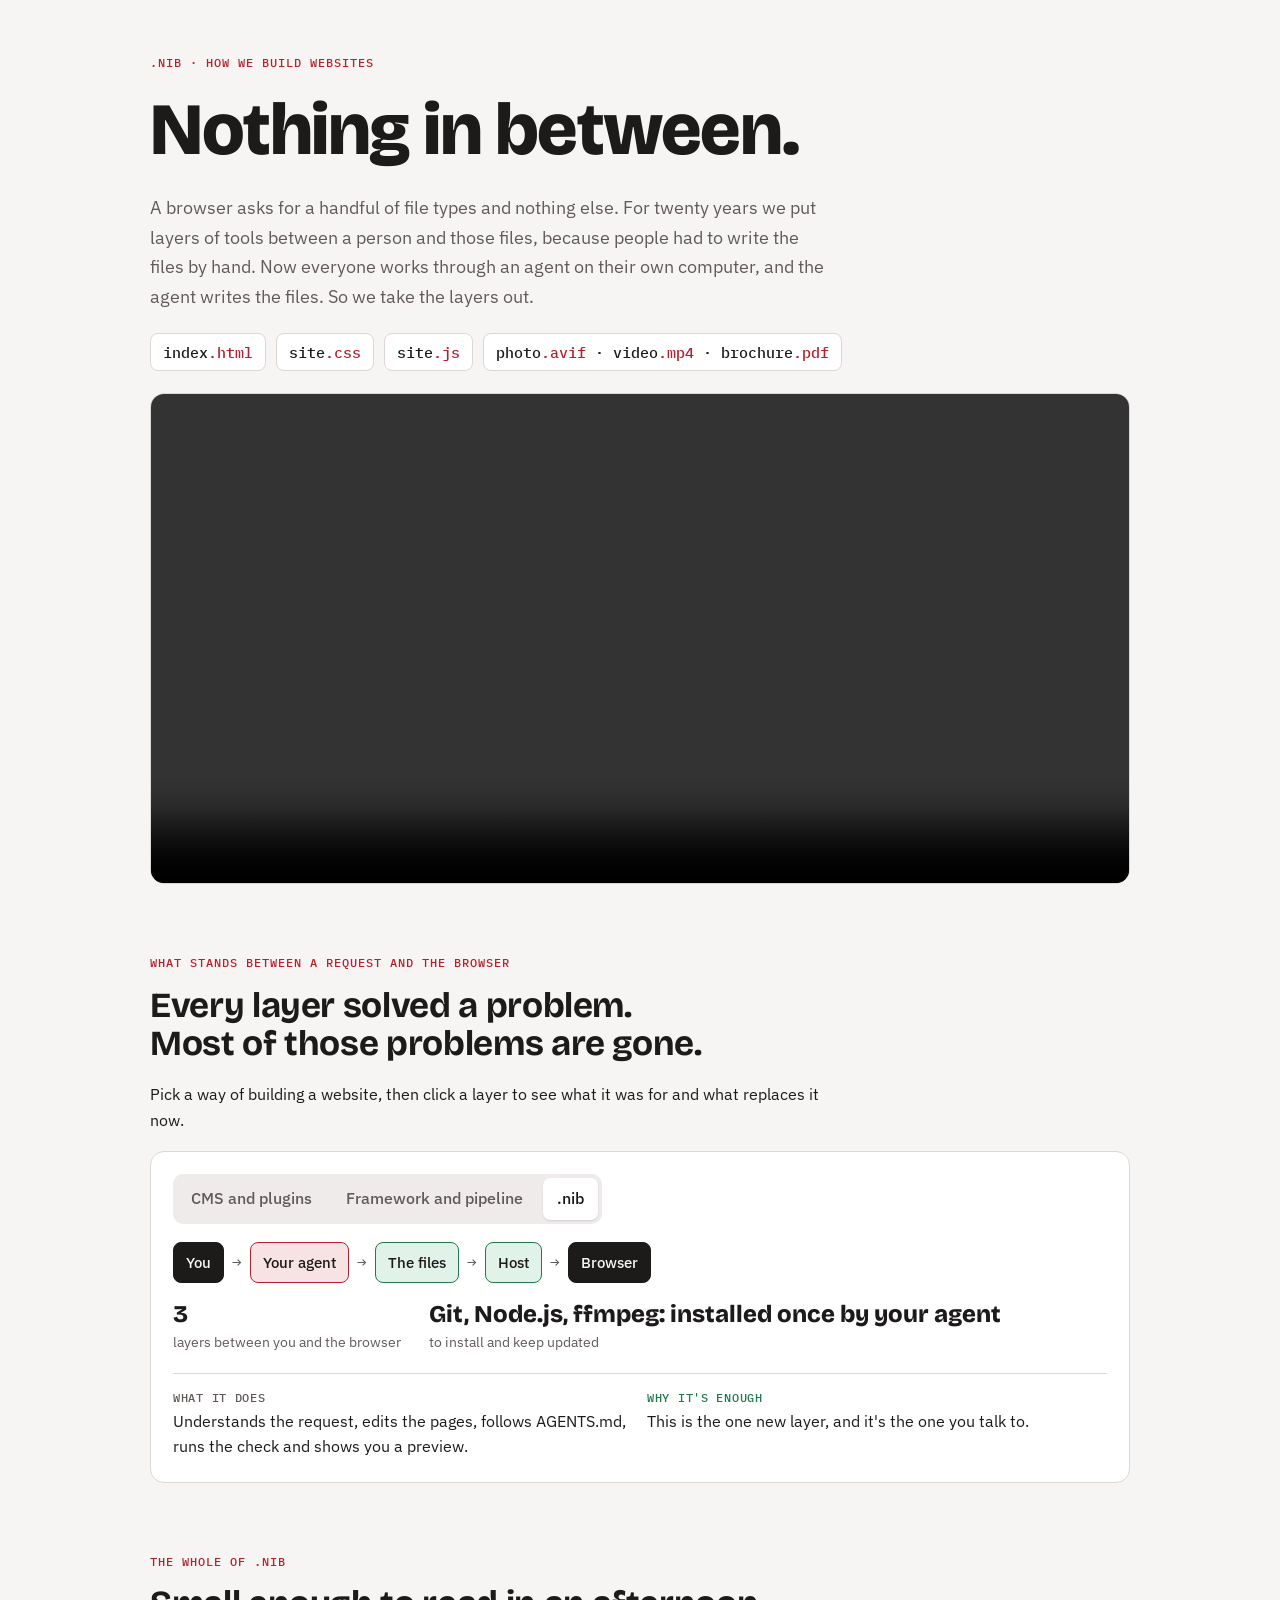
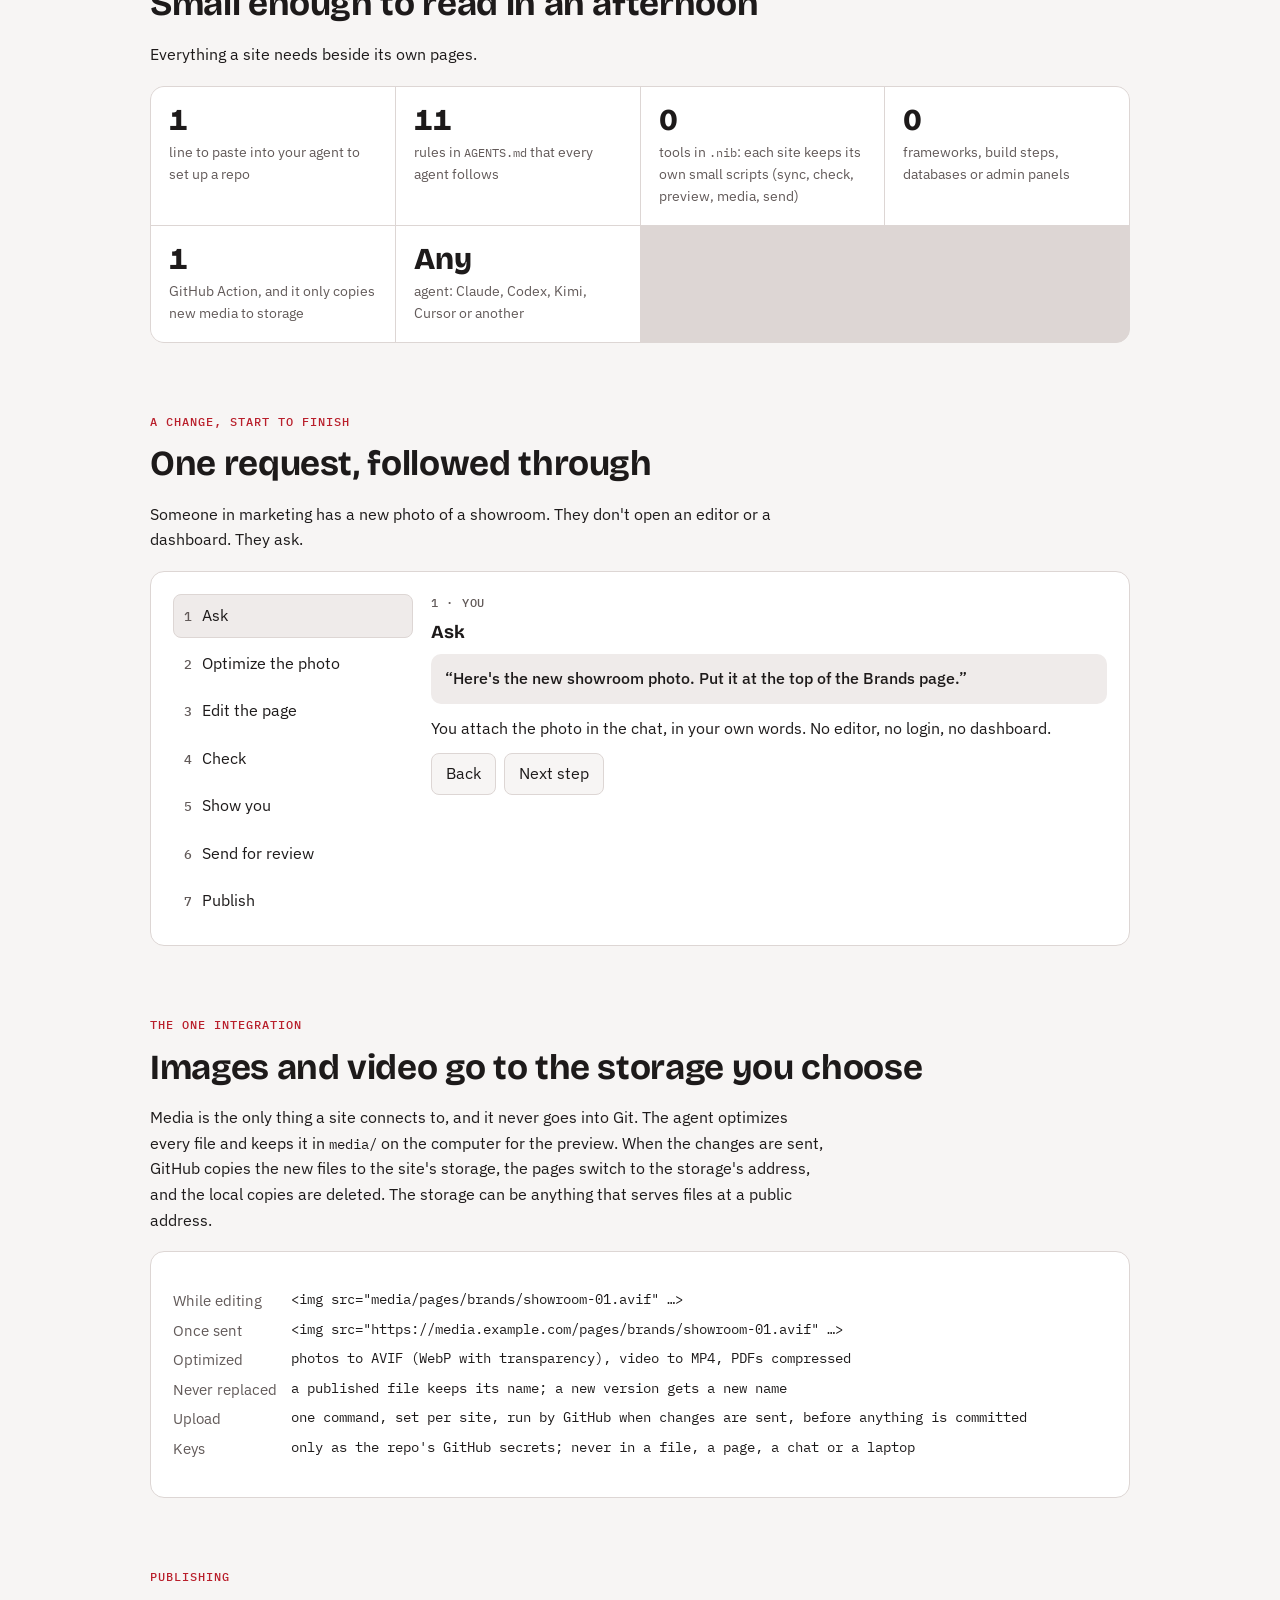
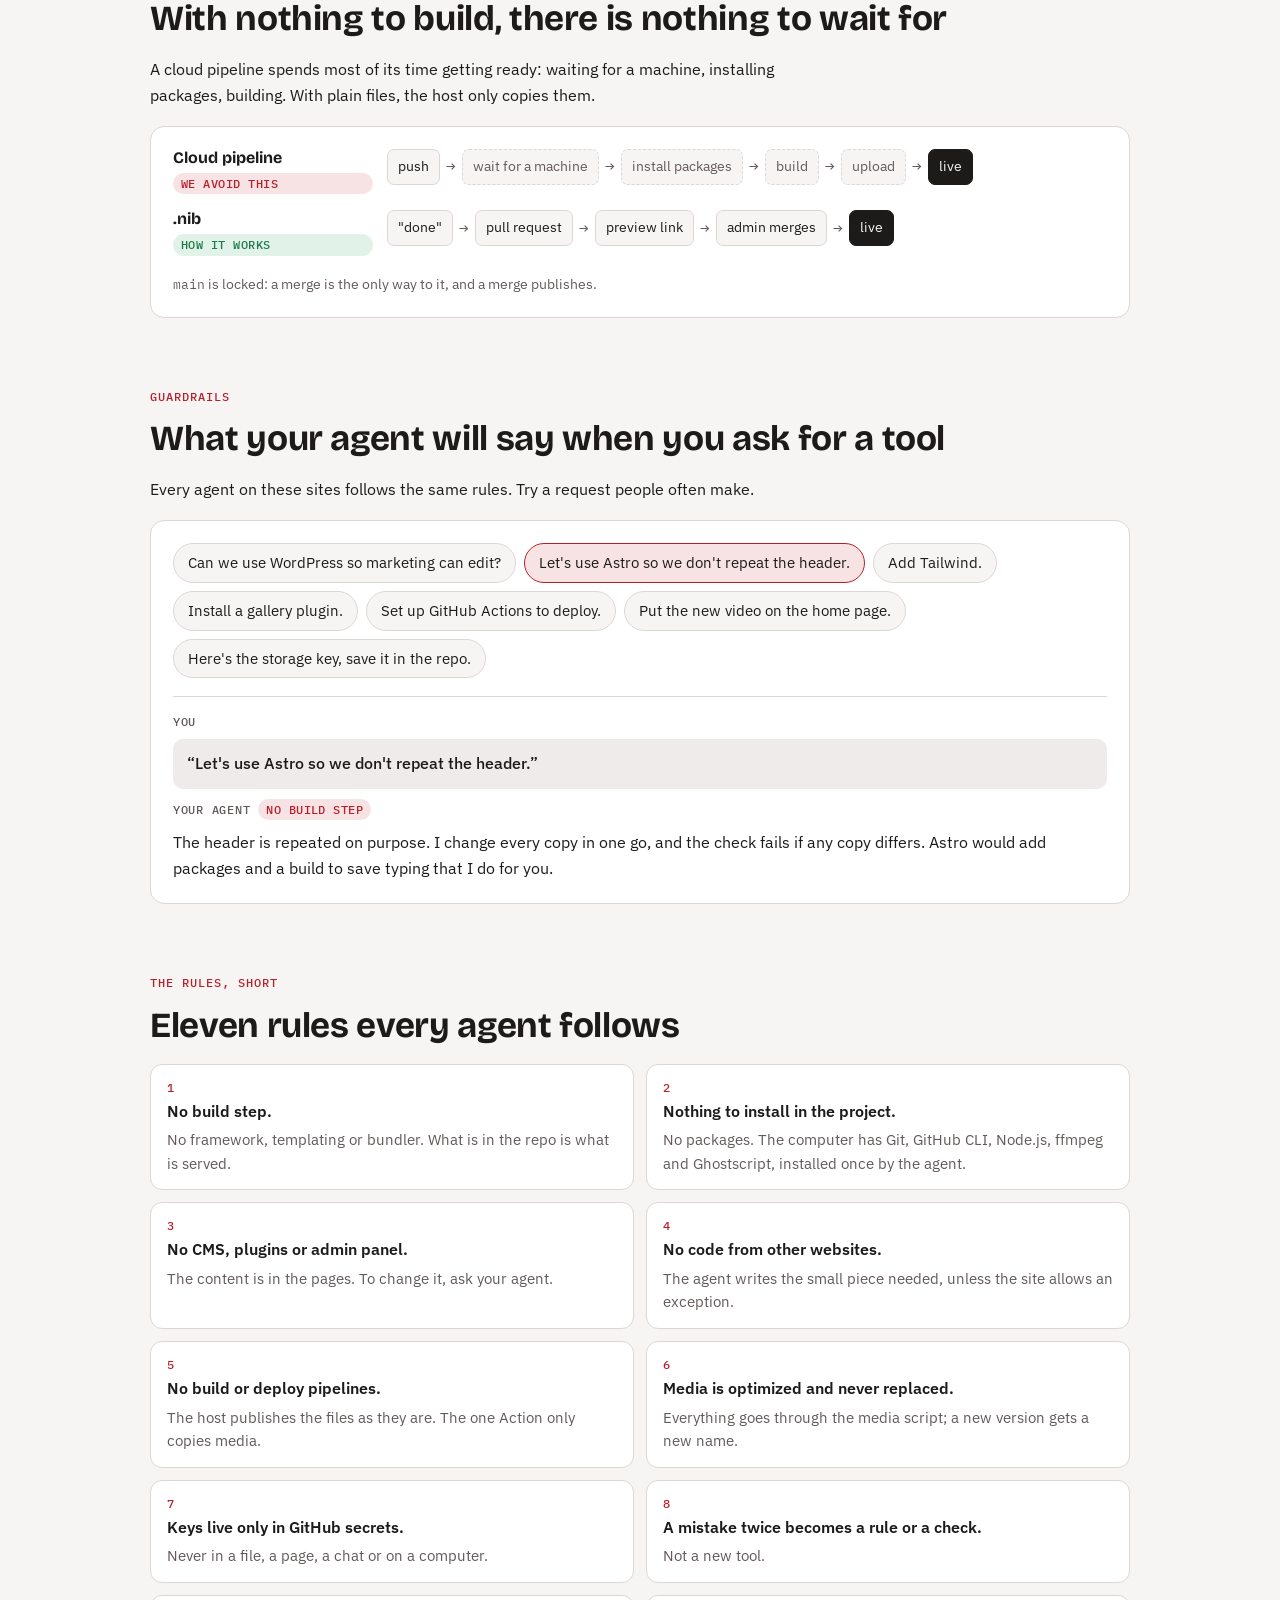
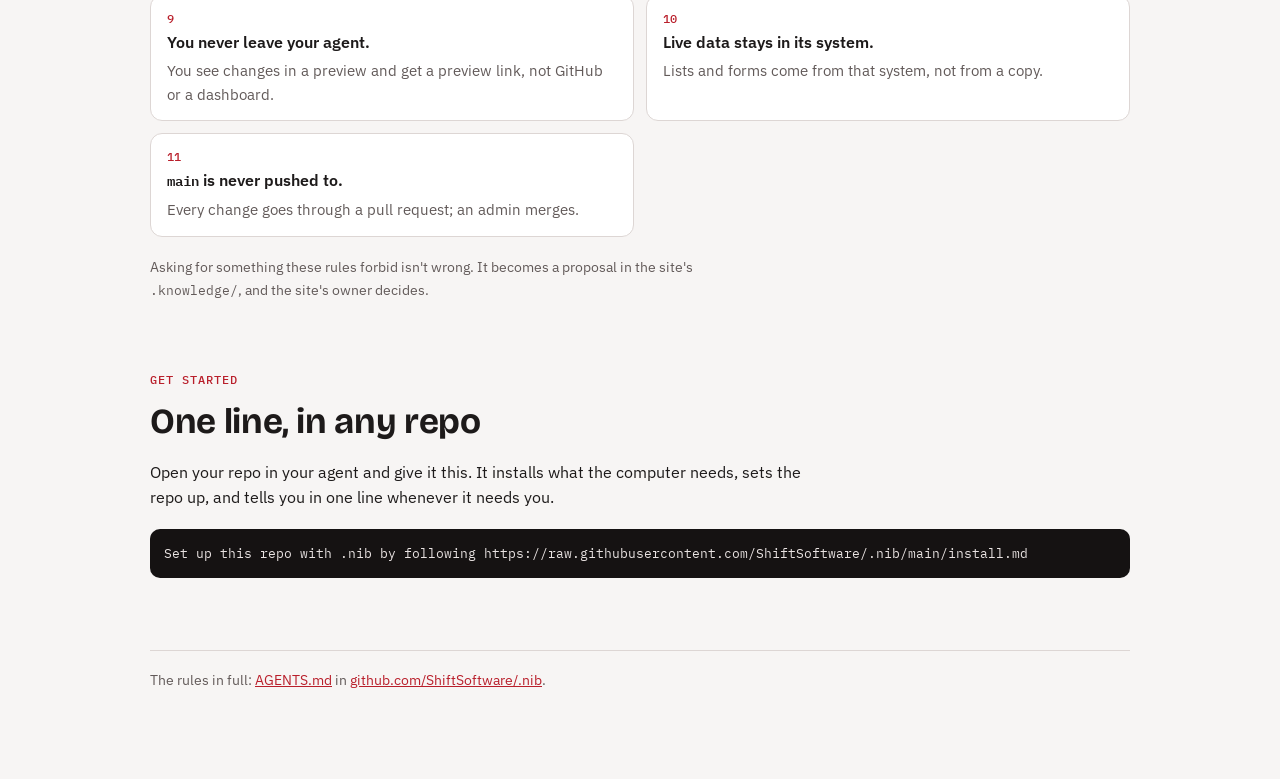
==== commit a7e40c56: "Keep only rules and philosophy in .nib; each site brings its own tools" ====
--- a/guide/index.html
+++ b/guide/index.html
@@ -192,11 +192,9 @@
   <div class="stats">
     <div class="stat"><b>1</b><span>line to paste into your agent to set up a repo</span></div>
     <div class="stat"><b>11</b><span>rules in <code>AGENTS.md</code> that every agent follows</span></div>
-    <div class="stat"><b>7</b><span>small scripts: sync, check, preview, media, send, doctor and their helper</span></div>
-    <div class="stat"><b>~430</b><span>lines of JavaScript in all of them, with no packages</span></div>
+    <div class="stat"><b>0</b><span>tools in <code>.nib</code>: each site keeps its own small scripts (sync, check, preview, media, send)</span></div>
     <div class="stat"><b>0</b><span>frameworks, build steps, databases or admin panels</span></div>
     <div class="stat"><b>1</b><span>GitHub Action, and it only copies new media to storage</span></div>
-    <div class="stat"><b>~3 KB</b><span>the starter site's pages, stylesheet and script together</span></div>
     <div class="stat"><b>Any</b><span>agent: Claude, Codex, Kimi, Cursor or another</span></div>
   </div>
 </section>
@@ -216,13 +214,14 @@
 <section aria-labelledby="s-media">
   <span class="eyebrow">The one integration</span>
   <h2 id="s-media">Images and video go to the storage you choose</h2>
-  <p>Media is the only thing a site connects to. The agent optimizes every file, keeps it in <code>media/</code>, and a small GitHub Action copies new files to the site's storage. The pages only hold <code>media/…</code> addresses, so the storage can be anything that serves files at a public address.</p>
+  <p>Media is the only thing a site connects to, and it never goes into Git. The agent optimizes every file and keeps it in <code>media/</code> on the computer for the preview. When the changes are sent, GitHub copies the new files to the site's storage, the pages switch to the storage's address, and the local copies are deleted. The storage can be anything that serves files at a public address.</p>
   <div class="figure">
     <dl class="kv">
-      <dt>In the page</dt><dd>&lt;img src="media/pages/brands/showroom-01.avif" …&gt;</dd>
+      <dt>While editing</dt><dd>&lt;img src="media/pages/brands/showroom-01.avif" …&gt;</dd>
+      <dt>Once sent</dt><dd>&lt;img src="https://media.example.com/pages/brands/showroom-01.avif" …&gt;</dd>
       <dt>Optimized</dt><dd>photos to AVIF (WebP with transparency), video to MP4, PDFs compressed</dd>
       <dt>Never replaced</dt><dd>a published file keeps its name; a new version gets a new name</dd>
-      <dt>Upload</dt><dd>one command, set per site, run by GitHub when changes are sent</dd>
+      <dt>Upload</dt><dd>one command, set per site, run by GitHub when changes are sent, before anything is committed</dd>
       <dt>Keys</dt><dd>only as the repo's GitHub secrets; never in a file, a page, a chat or a laptop</dd>
     </dl>
   </div>
@@ -364,11 +363,11 @@
 
   const STEPS = [
     {t:"Ask", who:"You", say:"Here's the new showroom photo. Put it at the top of the Brands page.", body:"You attach the photo in the chat, in your own words. No editor, no login, no dashboard."},
-    {t:"Optimize the photo", who:"Your agent", body:"The media script turns whatever you give it into a small, modern file at the size the site allows, and refuses a name that is already taken.", term:`<span class="c">$</span> node .nib/scripts/media.mjs showroom.jpg pages/brands showroom-01\n<span class="c"># 4032 × 3024, 3.8 MB  →  1600 × 1200, 96 KB</span>\n&lt;img src="media/pages/brands/showroom-01.avif" width="1600" height="1200" …&gt;`},
+    {t:"Optimize the photo", who:"Your agent", body:"The media script turns whatever you give it into a small, modern file at the size the site allows, and refuses a name that is already taken.", term:`<span class="c">$</span> node scripts/media.mjs showroom.jpg pages/brands showroom-01\n<span class="c"># 4032 × 3024, 3.8 MB  →  1600 × 1200, 96 KB</span>\n&lt;img src="media/pages/brands/showroom-01.avif" width="1600" height="1200" …&gt;`},
     {t:"Edit the page", who:"Your agent", body:"It finds the place by searching for the text, adds the image with a description and its real size, and touches nothing else.", term:`<span class="c">&lt;!-- brands.html --&gt;</span>\n&lt;img src="media/pages/brands/showroom-01.avif"\n     alt="The new showroom" width="1600" height="1200"&gt;`},
-    {t:"Check", who:"Your agent", body:"The check runs in a second over every page: links, images, headers, media. If something is wrong, the agent fixes it before you see anything.", term:`<span class="c">$</span> node .nib/scripts/check.mjs\n<span class="g">12 pages checked: 0 errors, 0 warnings.</span>`},
+    {t:"Check", who:"Your agent", body:"The check runs in a second over every page: links, images, headers, media. If something is wrong, the agent fixes it before you see anything.", term:`<span class="c">$</span> node scripts/check.mjs\n<span class="g">12 pages checked: 0 errors, 0 warnings.</span>`},
     {t:"Show you", who:"Your agent", body:"The agent opens the page in the local preview. You look, and ask for changes if you want them.", say:"Looks good, I'm done."},
-    {t:"Send for review", who:"Your agent", body:"Only now, because you said you're done: one command commits, opens a pull request, and waits for the host's preview link. GitHub copies the new photo to the storage.", term:`<span class="c">$</span> node .nib/scripts/send.mjs "Add the showroom photo to Brands"\n<span class="g">SENT</span> https://github.com/…/pull/42\n<span class="g">PREVIEW</span> https://edit-showroom-photo.preview.example`},
+    {t:"Send for review", who:"Your agent", body:"Only now, because you said you're done: one command has GitHub copy the new photo to the storage, then commits, opens a pull request, and waits for the host's preview link.", term:`<span class="c">$</span> node scripts/send.mjs "Add the showroom photo to Brands"\n<span class="g">SENT</span> https://github.com/…/pull/42\n<span class="g">PREVIEW</span> https://edit-showroom-photo.preview.example`},
     {t:"Publish", who:"An admin", body:"The admin opens the preview link, then merges. The host copies the files, and the change is live. Nothing was built."}
   ];
   const steplist = document.getElementById("steplist"), stepbody = document.getElementById("stepbody");
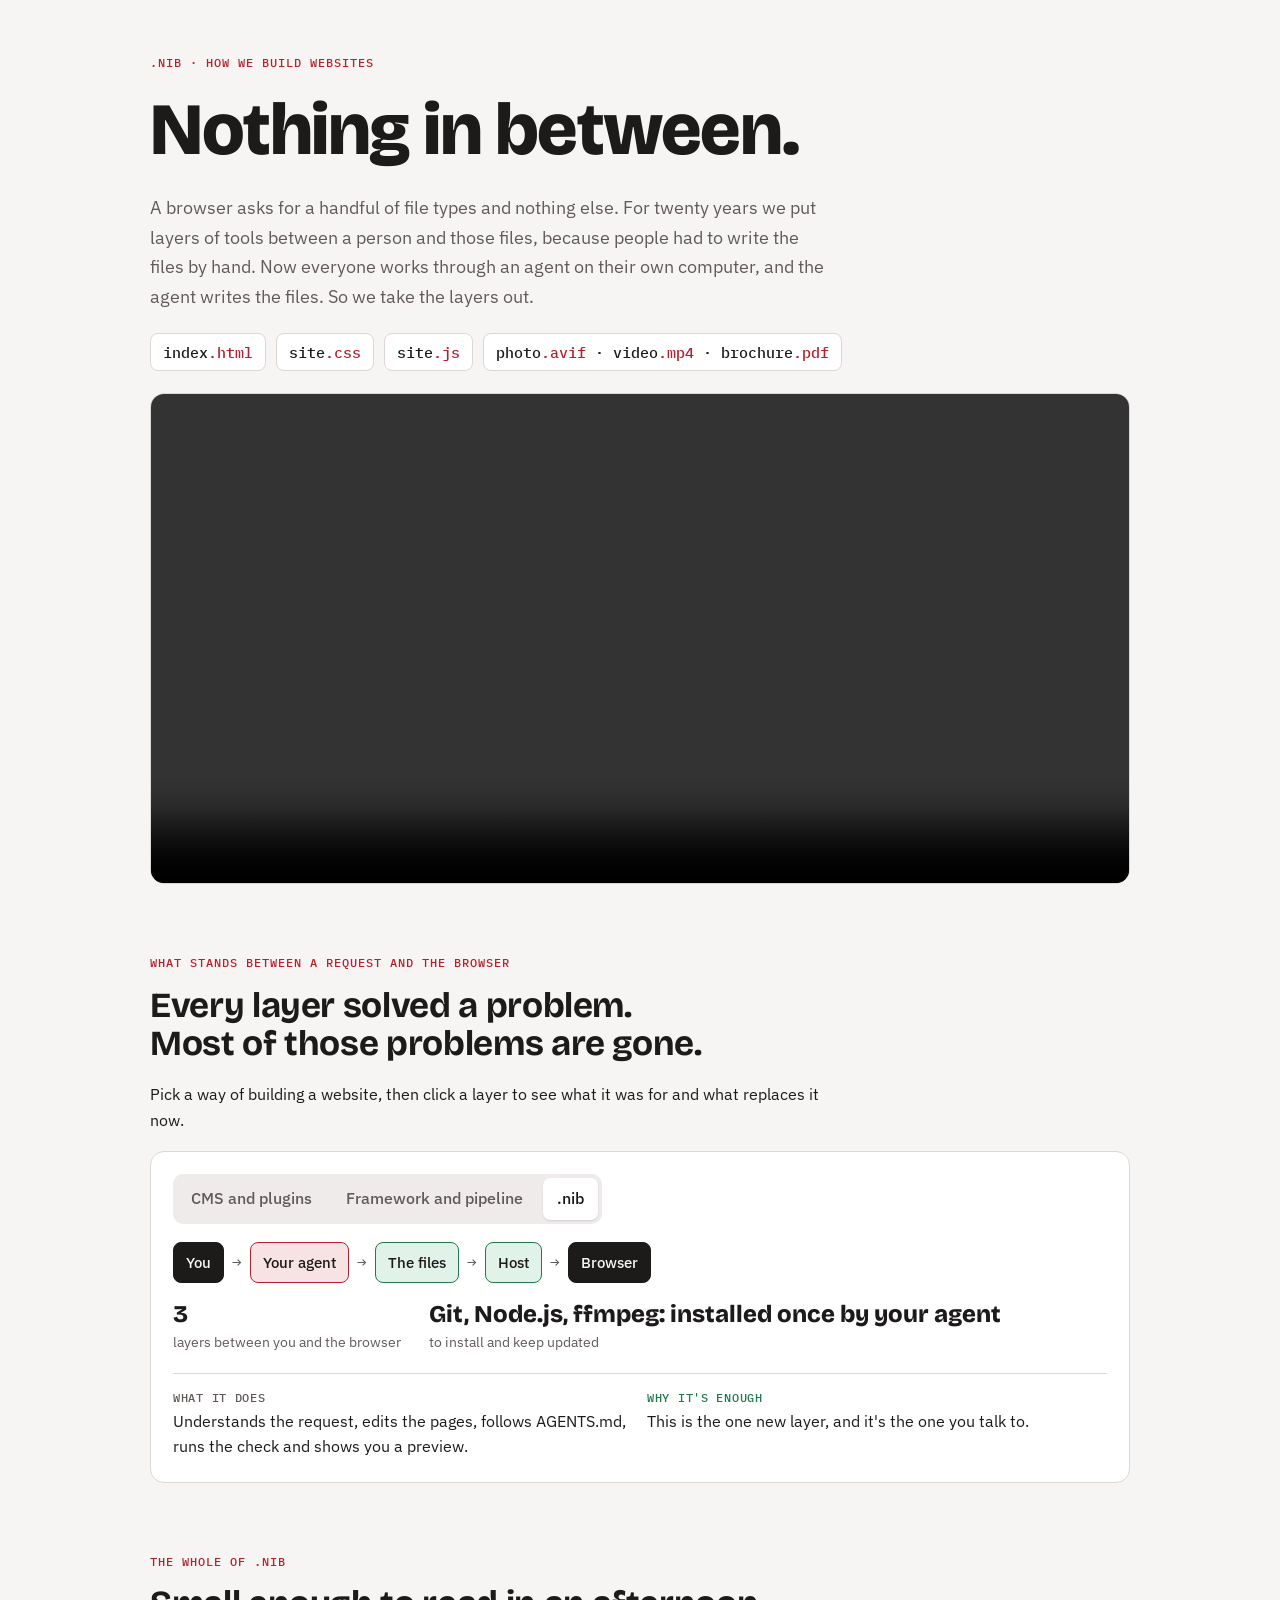
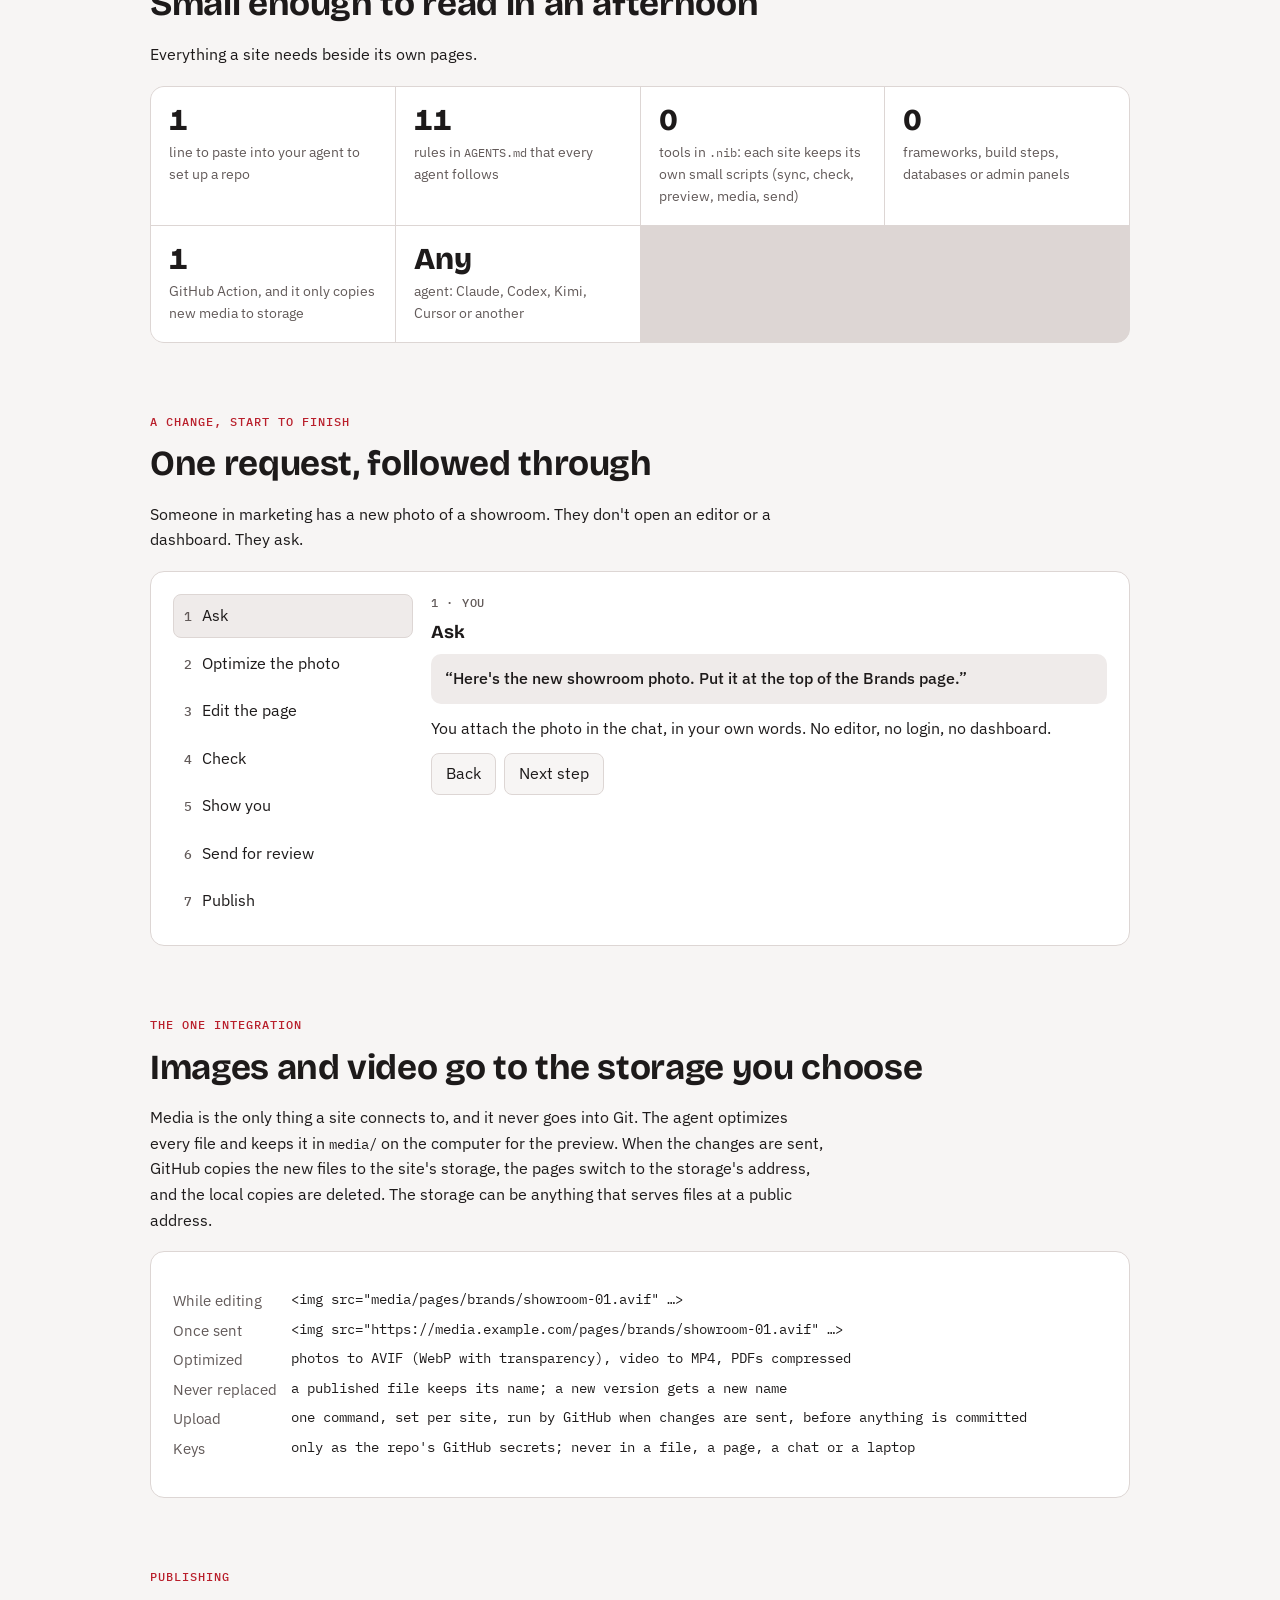
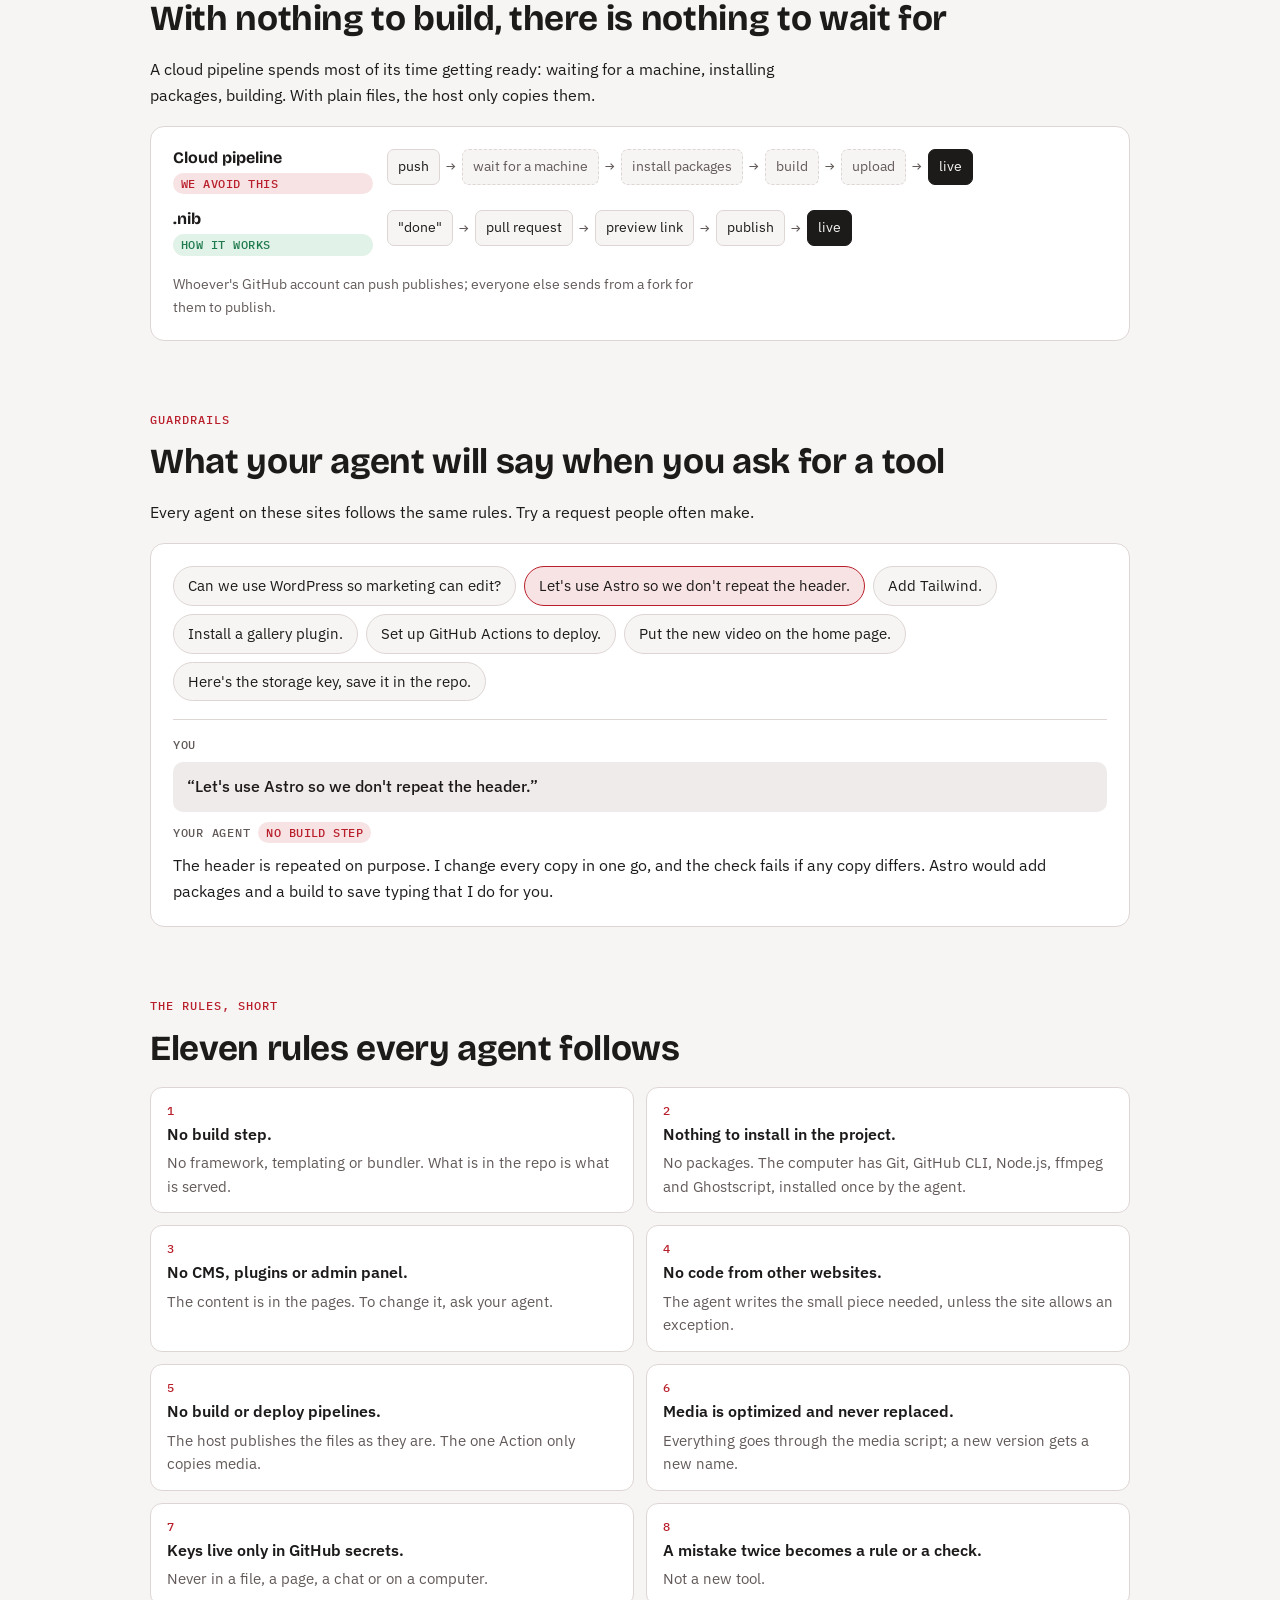
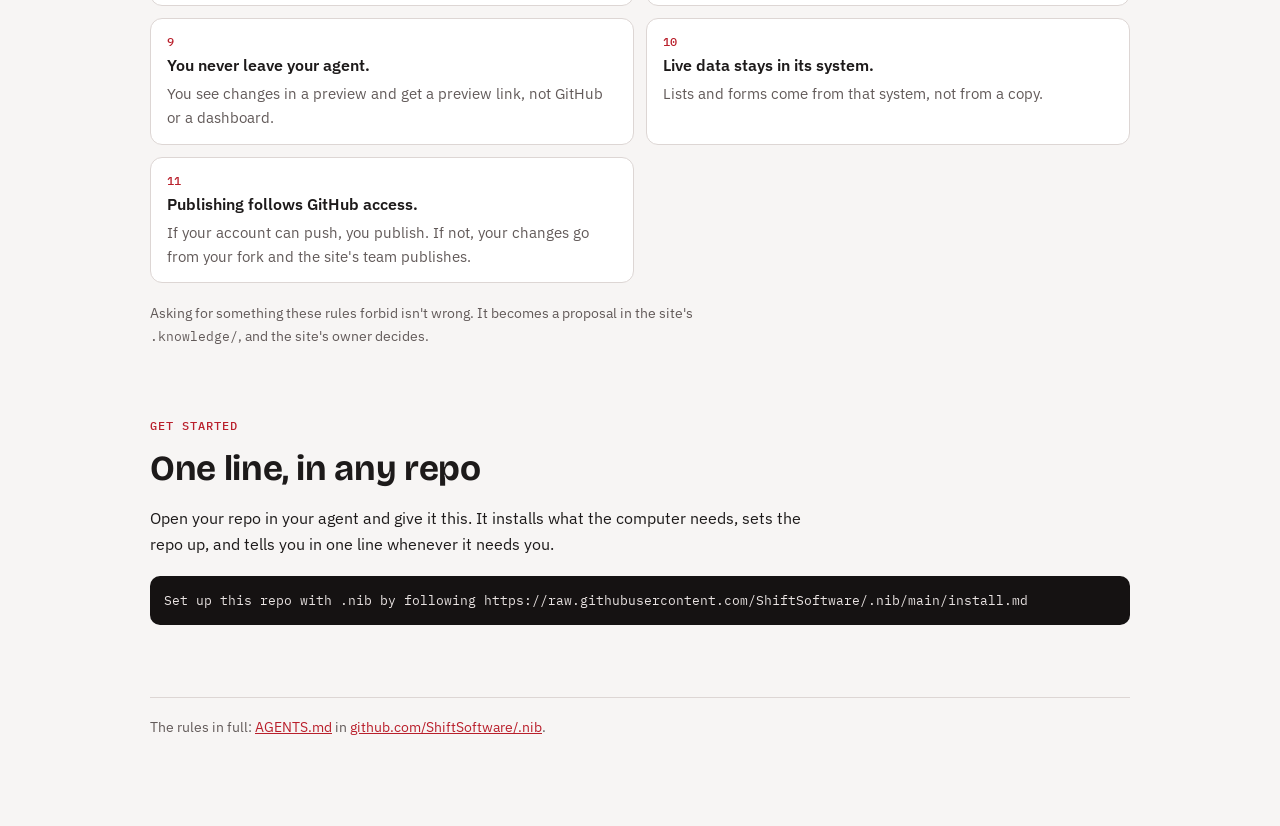
==== commit bb1a88ad: "Publishing follows GitHub access; send from a fork without push access; delete branches after mergin" ====
--- a/guide/index.html
+++ b/guide/index.html
@@ -249,11 +249,11 @@
         <span class="box">"done"</span><span class="arrow">→</span>
         <span class="box">pull request</span><span class="arrow">→</span>
         <span class="box">preview link</span><span class="arrow">→</span>
-        <span class="box">admin merges</span><span class="arrow">→</span>
+        <span class="box">publish</span><span class="arrow">→</span>
         <span class="box live">live</span>
       </div>
     </div>
-    <p class="hint"><code>main</code> is locked: a merge is the only way to it, and a merge publishes.</p>
+    <p class="hint">Whoever's GitHub account can push publishes; everyone else sends from a fork for them to publish.</p>
   </div>
 </section>
 
@@ -281,7 +281,7 @@
     <li><b>A mistake twice becomes a rule or a check.</b><span>Not a new tool.</span></li>
     <li><b>You never leave your agent.</b><span>You see changes in a preview and get a preview link, not GitHub or a dashboard.</span></li>
     <li><b>Live data stays in its system.</b><span>Lists and forms come from that system, not from a copy.</span></li>
-    <li><b><code>main</code> is never pushed to.</b><span>Every change goes through a pull request; an admin merges.</span></li>
+    <li><b>Publishing follows GitHub access.</b><span>If your account can push, you publish. If not, your changes go from your fork and the site's team publishes.</span></li>
   </ol>
   <p class="hint">Asking for something these rules forbid isn't wrong. It becomes a proposal in the site's <code>.knowledge/</code>, and the site's owner decides.</p>
 </section>
@@ -302,7 +302,7 @@
     wp: {
       chain: [
         {t:"You", end:true},
-        {t:"Admin login", why:"Let people who can't write code edit the site safely.", now:"You ask your agent. Access is your GitHub access, and nothing goes live until an admin merges."},
+        {t:"Admin login", why:"Let people who can't write code edit the site safely.", now:"You ask your agent. Access is your GitHub access: only accounts that can push publish."},
         {t:"Page builder", why:"Let people lay out pages without writing HTML.", now:"The agent writes the HTML, using the site's own components, so pages stay consistent."},
         {t:"Theme", why:"Give every page the same look without repeating it by hand.", now:"One stylesheet. The agent keeps the header and footer identical on every page, and the check confirms it."},
         {t:"Plugins", why:"Add features (SEO, galleries, forms, caching, security) without writing code.", now:"The agent writes the few lines a feature needs. No plugins to update, and none to be hacked through."},
@@ -368,7 +368,7 @@
     {t:"Check", who:"Your agent", body:"The check runs in a second over every page: links, images, headers, media. If something is wrong, the agent fixes it before you see anything.", term:`<span class="c">$</span> node scripts/check.mjs\n<span class="g">12 pages checked: 0 errors, 0 warnings.</span>`},
     {t:"Show you", who:"Your agent", body:"The agent opens the page in the local preview. You look, and ask for changes if you want them.", say:"Looks good, I'm done."},
     {t:"Send for review", who:"Your agent", body:"Only now, because you said you're done: one command has GitHub copy the new photo to the storage, then commits, opens a pull request, and waits for the host's preview link.", term:`<span class="c">$</span> node scripts/send.mjs "Add the showroom photo to Brands"\n<span class="g">SENT</span> https://github.com/…/pull/42\n<span class="g">PREVIEW</span> https://edit-showroom-photo.preview.example`},
-    {t:"Publish", who:"An admin", body:"The admin opens the preview link, then merges. The host copies the files, and the change is live. Nothing was built."}
+    {t:"Publish", who:"You, or the site's team", body:"If your GitHub account can push, you say publish and the agent merges. If not, the site's team opens the preview link and publishes. The host copies the files, and the change is live. Nothing was built.", say:"Publish."}
   ];
   const steplist = document.getElementById("steplist"), stepbody = document.getElementById("stepbody");
   let step = 0;
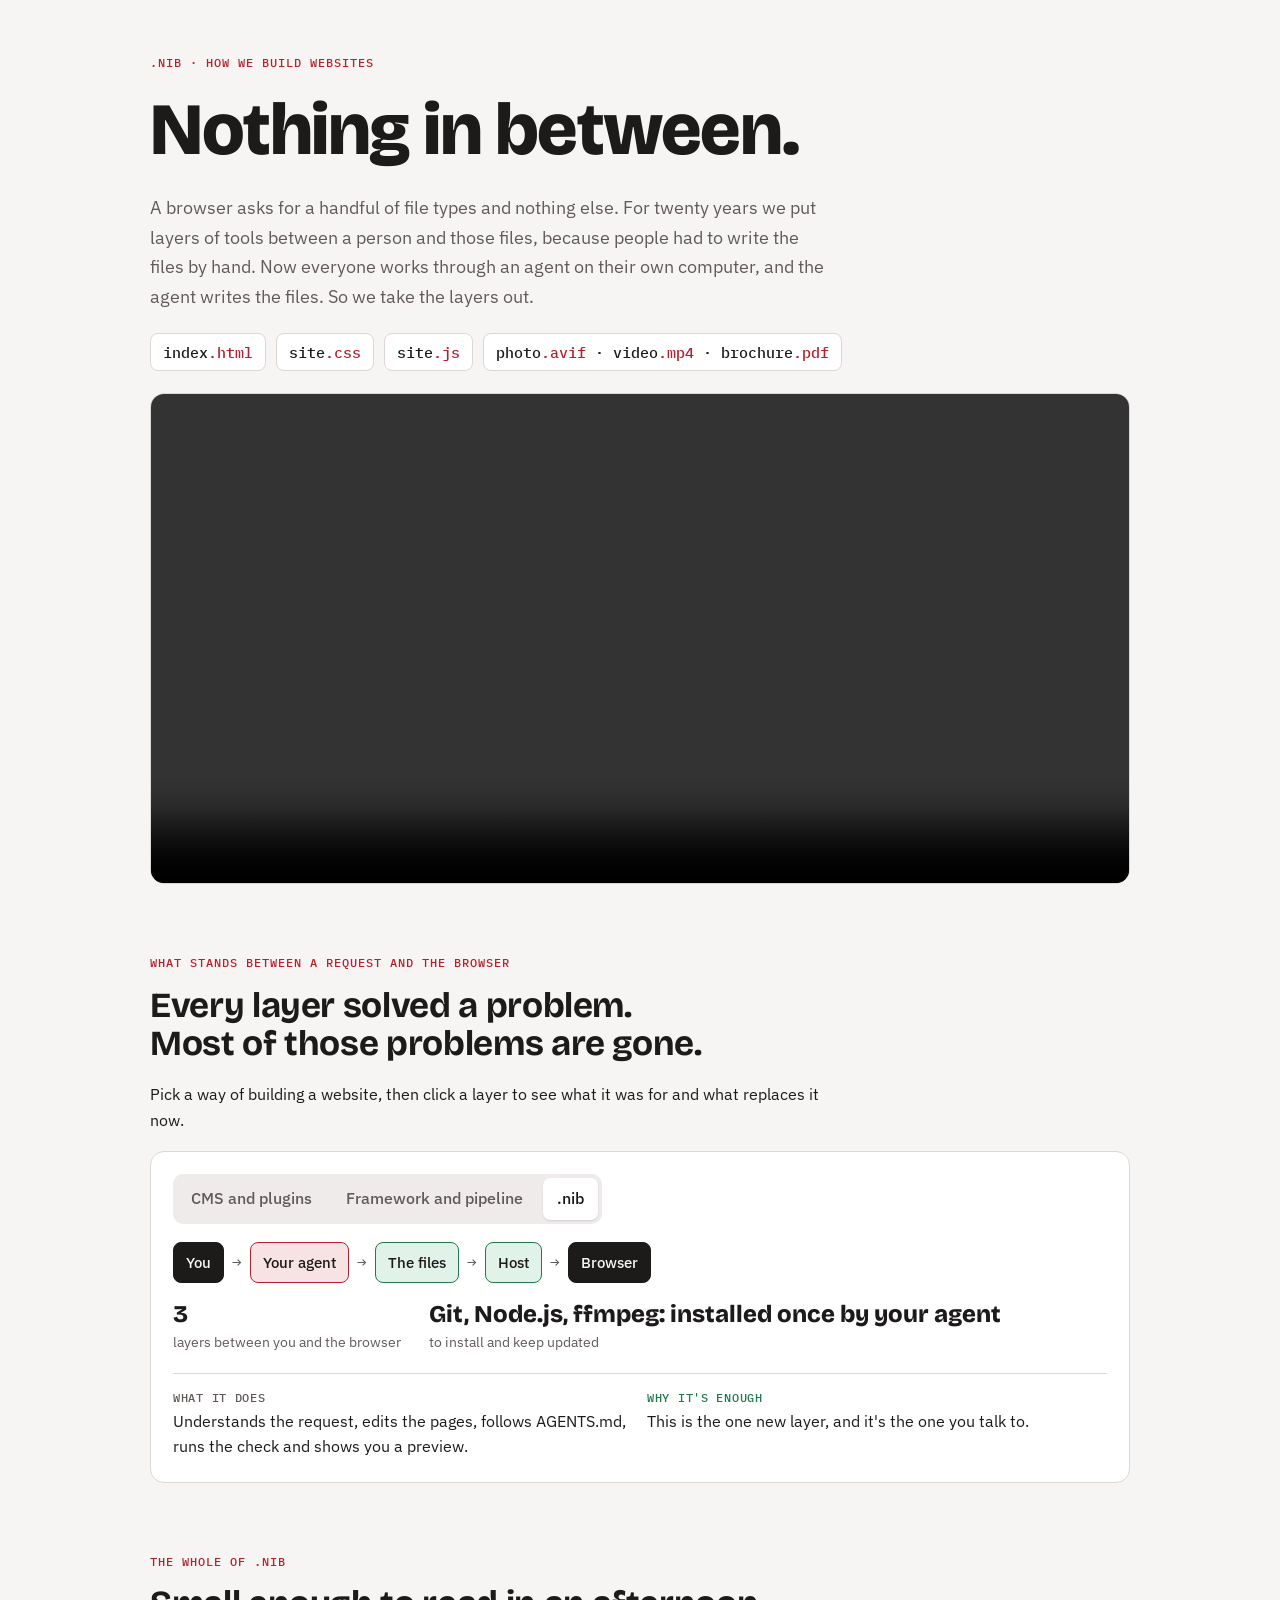
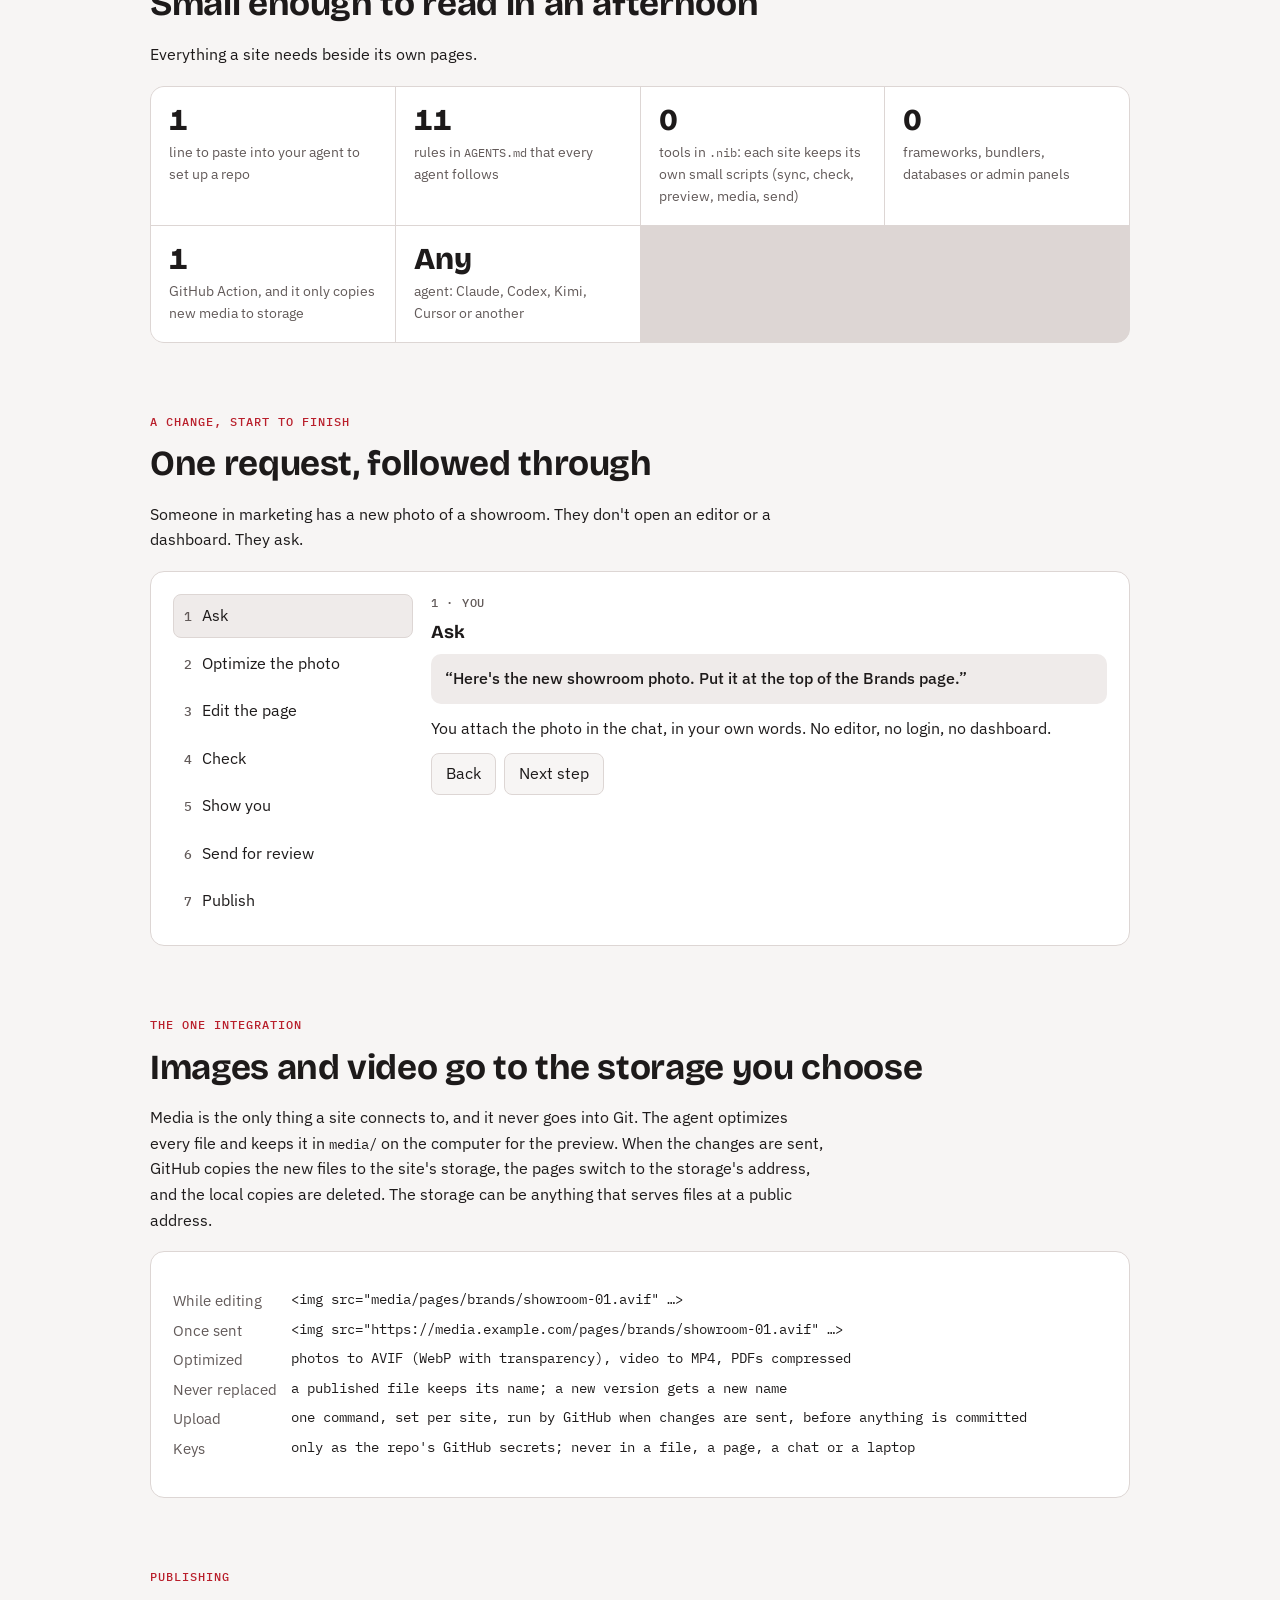
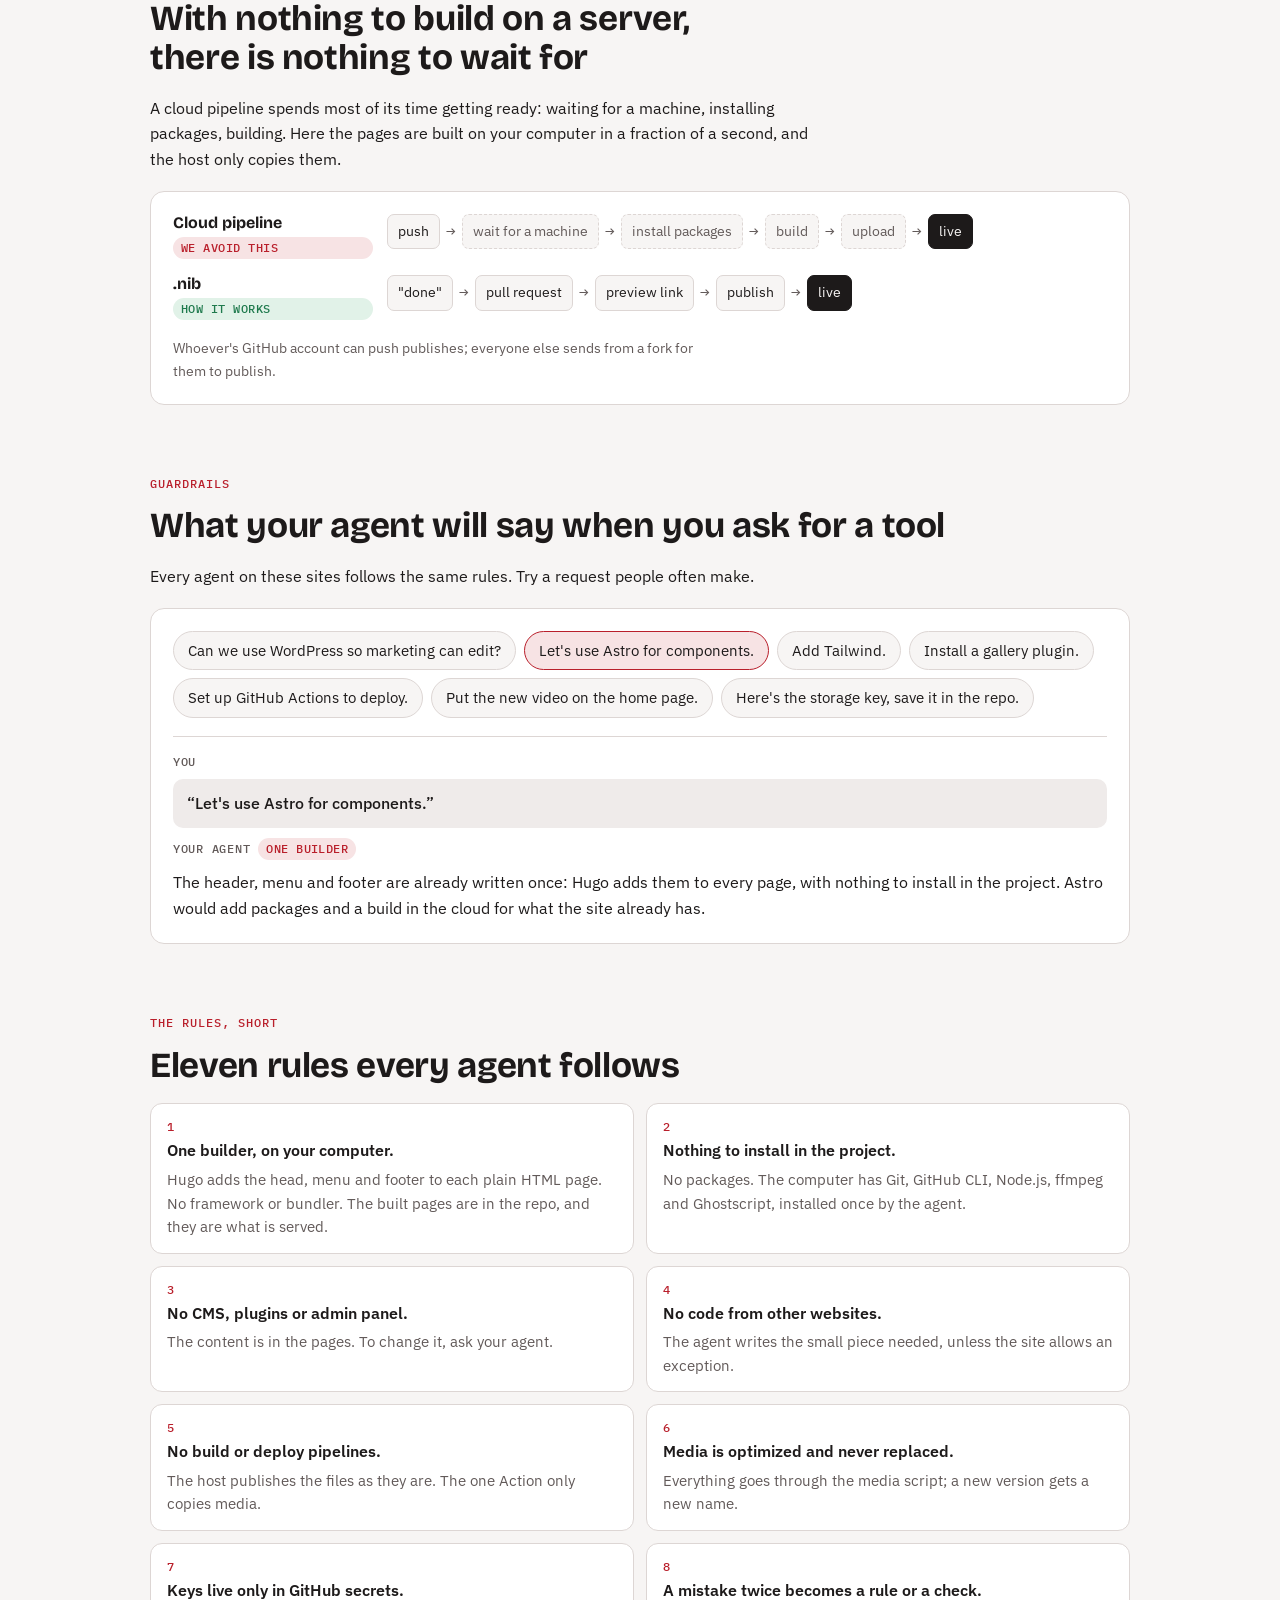
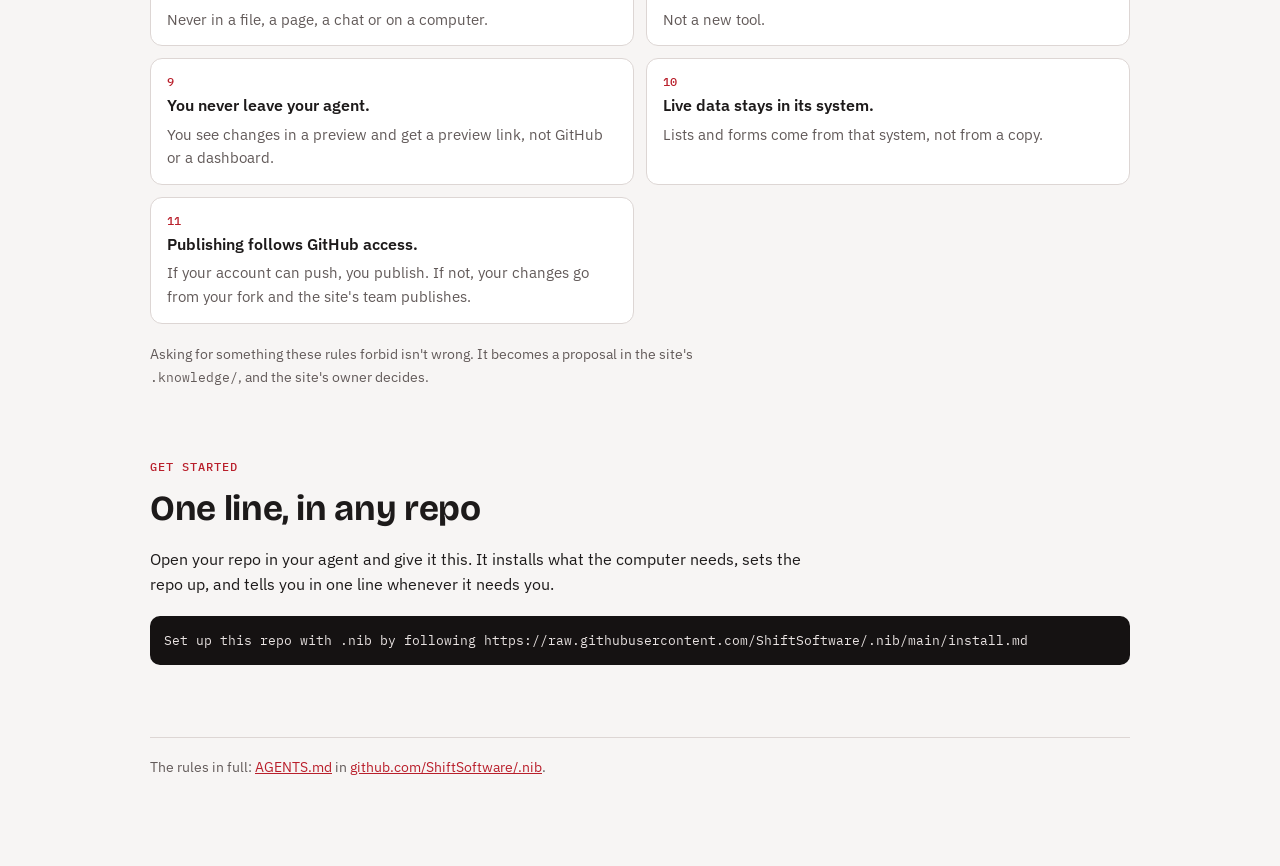
==== commit 97953bf4: "Pages are built by Hugo on the person's computer; the doctor sets up a computer when a site's needs " ====
--- a/guide/index.html
+++ b/guide/index.html
@@ -193,7 +193,7 @@
     <div class="stat"><b>1</b><span>line to paste into your agent to set up a repo</span></div>
     <div class="stat"><b>11</b><span>rules in <code>AGENTS.md</code> that every agent follows</span></div>
     <div class="stat"><b>0</b><span>tools in <code>.nib</code>: each site keeps its own small scripts (sync, check, preview, media, send)</span></div>
-    <div class="stat"><b>0</b><span>frameworks, build steps, databases or admin panels</span></div>
+    <div class="stat"><b>0</b><span>frameworks, bundlers, databases or admin panels</span></div>
     <div class="stat"><b>1</b><span>GitHub Action, and it only copies new media to storage</span></div>
     <div class="stat"><b>Any</b><span>agent: Claude, Codex, Kimi, Cursor or another</span></div>
   </div>
@@ -229,8 +229,8 @@
 
 <section aria-labelledby="s-release">
   <span class="eyebrow">Publishing</span>
-  <h2 id="s-release">With nothing to build, there is nothing to wait for</h2>
-  <p>A cloud pipeline spends most of its time getting ready: waiting for a machine, installing packages, building. With plain files, the host only copies them.</p>
+  <h2 id="s-release">With nothing to build on a server, there is nothing to wait for</h2>
+  <p>A cloud pipeline spends most of its time getting ready: waiting for a machine, installing packages, building. Here the pages are built on your computer in a fraction of a second, and the host only copies them.</p>
   <div class="figure lanes">
     <div class="lane">
       <div class="lane-head"><h3>Cloud pipeline</h3><span class="pill no">we avoid this</span></div>
@@ -271,7 +271,7 @@
   <span class="eyebrow">The rules, short</span>
   <h2 id="s-rules">Eleven rules every agent follows</h2>
   <ol class="rules">
-    <li><b>No build step.</b><span>No framework, templating or bundler. What is in the repo is what is served.</span></li>
+    <li><b>One builder, on your computer.</b><span>Hugo adds the head, menu and footer to each plain HTML page. No framework or bundler. The built pages are in the repo, and they are what is served.</span></li>
     <li><b>Nothing to install in the project.</b><span>No packages. The computer has Git, GitHub CLI, Node.js, ffmpeg and Ghostscript, installed once by the agent.</span></li>
     <li><b>No CMS, plugins or admin panel.</b><span>The content is in the pages. To change it, ask your agent.</span></li>
     <li><b>No code from other websites.</b><span>The agent writes the small piece needed, unless the site allows an exception.</span></li>
@@ -304,7 +304,7 @@
         {t:"You", end:true},
         {t:"Admin login", why:"Let people who can't write code edit the site safely.", now:"You ask your agent. Access is your GitHub access: only accounts that can push publish."},
         {t:"Page builder", why:"Let people lay out pages without writing HTML.", now:"The agent writes the HTML, using the site's own components, so pages stay consistent."},
-        {t:"Theme", why:"Give every page the same look without repeating it by hand.", now:"One stylesheet. The agent keeps the header and footer identical on every page, and the check confirms it."},
+        {t:"Theme", why:"Give every page the same look without repeating it by hand.", now:"One stylesheet, and one file each for the head, the menu and the footer, which Hugo adds to every page."},
         {t:"Plugins", why:"Add features (SEO, galleries, forms, caching, security) without writing code.", now:"The agent writes the few lines a feature needs. No plugins to update, and none to be hacked through."},
         {t:"Server code", why:"Assemble each page on the server when someone asks for it.", now:"Pages are already whole files. Nothing runs on the server."},
         {t:"Database", why:"Store content so the admin panel can edit it.", now:"Content is in the pages, in Git, with the full history of every change."},
@@ -318,10 +318,10 @@
         {t:"You", end:true},
         {t:"A developer", why:"Only a developer can work the toolchain below.", now:"Everyone has an agent that does the developer's typing, for a developer and a non-developer alike."},
         {t:"Content files or headless CMS", why:"Keep text apart from code so non-developers can edit it.", now:"The text is in the pages. Splitting it out adds a second place to change for every new design."},
-        {t:"Components", why:"Write the header once and reuse it, so it's never repeated by hand.", now:"Repeating is fine. The agent edits every copy, and the check catches any copy that differs."},
+        {t:"Components", why:"Write the header once and reuse it, so it's never repeated by hand.", now:"The head, the menu and the footer are written once, in plain HTML, and Hugo adds them to every page. Everything else stays in the page."},
         {t:"npm packages", why:"Reuse code others wrote instead of writing it.", now:"Hundreds of packages to update and trust, to save a few lines the agent writes in seconds."},
-        {t:"The build", why:"Compile, bundle and optimise many source files into what the browser wants.", now:"We write what the browser wants in the first place. Modern browsers load the files directly."},
-        {t:"Cloud pipeline", why:"Build in a clean, shared place, not on one person's laptop.", now:"There is nothing to build. The host copies the files when a change is merged."},
+        {t:"The build", why:"Compile, bundle and optimise many source files into what the browser wants.", now:"We write what the browser wants in the first place. The only building is Hugo joining each page to the shared parts, on your computer, in a fraction of a second."},
+        {t:"Cloud pipeline", why:"Build in a clean, shared place, not on one person's laptop.", now:"Nothing is built in the cloud. The built pages are in the repo, and the host copies them when a change is merged."},
         {t:"Hosting", why:"Serve the built files.", now:"Still here. The host serves our files as they are."},
         {t:"Browser", end:true}
       ],
@@ -331,8 +331,8 @@
       chain: [
         {t:"You", end:true},
         {t:"Your agent", agent:true, why:"Understands the request, edits the pages, follows AGENTS.md, runs the check and shows you a preview.", now:"This is the one new layer, and it's the one you talk to."},
-        {t:"The files", agent:true, why:"HTML, CSS and JavaScript in site/public, exactly as the browser gets them.", now:"What is in the repo is what is served. Images and video are in the site's storage."},
-        {t:"Host", agent:true, why:"The site's host serves the files, from wherever the site chooses.", now:"Copies the files when a change is merged, and gives every branch a preview link. Nothing is built."},
+        {t:"The files", agent:true, why:"HTML, CSS and JavaScript in site/public, exactly as the browser gets them, built from one plain HTML file per page.", now:"What is in the repo is what is served. Images and video are in the site's storage."},
+        {t:"Host", agent:true, why:"The site's host serves the files, from wherever the site chooses.", now:"Copies the files when a change is merged, and gives every branch a preview link. The host builds nothing."},
         {t:"Browser", end:true}
       ],
       tools:"Git, Node.js, ffmpeg: installed once by your agent"
@@ -365,10 +365,10 @@
     {t:"Ask", who:"You", say:"Here's the new showroom photo. Put it at the top of the Brands page.", body:"You attach the photo in the chat, in your own words. No editor, no login, no dashboard."},
     {t:"Optimize the photo", who:"Your agent", body:"The media script turns whatever you give it into a small, modern file at the size the site allows, and refuses a name that is already taken.", term:`<span class="c">$</span> node scripts/media.mjs showroom.jpg pages/brands showroom-01\n<span class="c"># 4032 × 3024, 3.8 MB  →  1600 × 1200, 96 KB</span>\n&lt;img src="media/pages/brands/showroom-01.avif" width="1600" height="1200" …&gt;`},
     {t:"Edit the page", who:"Your agent", body:"It finds the place by searching for the text, adds the image with a description and its real size, and touches nothing else.", term:`<span class="c">&lt;!-- brands.html --&gt;</span>\n&lt;img src="media/pages/brands/showroom-01.avif"\n     alt="The new showroom" width="1600" height="1200"&gt;`},
-    {t:"Check", who:"Your agent", body:"The check runs in a second over every page: links, images, headers, media. If something is wrong, the agent fixes it before you see anything.", term:`<span class="c">$</span> node scripts/check.mjs\n<span class="g">12 pages checked: 0 errors, 0 warnings.</span>`},
+    {t:"Check", who:"Your agent", body:"The check builds the pages and runs in a second over every one: links, images, search tags, media. If something is wrong, the agent fixes it before you see anything.", term:`<span class="c">$</span> node scripts/check.mjs\n<span class="g">12 pages checked: 0 errors, 0 warnings.</span>`},
     {t:"Show you", who:"Your agent", body:"The agent opens the page in the local preview. You look, and ask for changes if you want them.", say:"Looks good, I'm done."},
     {t:"Send for review", who:"Your agent", body:"Only now, because you said you're done: one command has GitHub copy the new photo to the storage, then commits, opens a pull request, and waits for the host's preview link.", term:`<span class="c">$</span> node scripts/send.mjs "Add the showroom photo to Brands"\n<span class="g">SENT</span> https://github.com/…/pull/42\n<span class="g">PREVIEW</span> https://edit-showroom-photo.preview.example`},
-    {t:"Publish", who:"You, or the site's team", body:"If your GitHub account can push, you say publish and the agent merges. If not, the site's team opens the preview link and publishes. The host copies the files, and the change is live. Nothing was built.", say:"Publish."}
+    {t:"Publish", who:"You, or the site's team", body:"If your GitHub account can push, you say publish and the agent merges. If not, the site's team opens the preview link and publishes. The host copies the files, and the change is live. Nothing was built in the cloud.", say:"Publish."}
   ];
   const steplist = document.getElementById("steplist"), stepbody = document.getElementById("stepbody");
   let step = 0;
@@ -388,10 +388,10 @@
 
   const ASKS = [
     {q:"Can we use WordPress so marketing can edit?", pill:'<span class="pill no">no, and here is why</span>', a:"Marketing can already edit: they ask their agent, see the change in a preview, and say when they're done. WordPress would add a server, a database, a theme and plugins to keep updated and secure, to give them an editor they no longer need."},
-    {q:"Let's use Astro so we don't repeat the header.", pill:'<span class="pill no">no build step</span>', a:"The header is repeated on purpose. I change every copy in one go, and the check fails if any copy differs. Astro would add packages and a build to save typing that I do for you."},
-    {q:"Add Tailwind.", pill:'<span class="pill no">no build step</span>', a:"Tailwind needs a build. site.css already has the colours, fonts and spacing as tokens. Tell me what you want to look different and I'll change the stylesheet."},
+    {q:"Let's use Astro for components.", pill:'<span class="pill no">one builder</span>', a:"The header, menu and footer are already written once: Hugo adds them to every page, with nothing to install in the project. Astro would add packages and a build in the cloud for what the site already has."},
+    {q:"Add Tailwind.", pill:'<span class="pill no">one builder</span>', a:"Tailwind needs a build of its own. site.css already has the colours, fonts and spacing as tokens. Tell me what you want to look different and I'll change the stylesheet."},
     {q:"Install a gallery plugin.", pill:'<span class="pill no">no code from other sites</span>', a:"A gallery is a grid of images and a few lines of script. I'll write it into site.css and site.js, so there's nothing to update and nothing that breaks when someone else changes their code."},
-    {q:"Set up GitHub Actions to deploy.", pill:'<span class="pill no">no build or deploy pipelines</span>', a:"There is nothing to build, so a pipeline would only add waiting. The host is connected to the repo: every branch gets a preview link, and a merge publishes."},
+    {q:"Set up GitHub Actions to deploy.", pill:'<span class="pill no">no build or deploy pipelines</span>', a:"The pages are already built when they reach GitHub, so a pipeline would only add waiting. The host is connected to the repo: every branch gets a preview link, and a merge publishes."},
     {q:"Put the new video on the home page.", pill:'<span class="pill done">yes</span>', a:"I'll turn it into a small MP4, add it under a new name, and put it on the home page. If it's still over 25 MB, we link it from YouTube instead."},
     {q:"Here's the storage key, save it in the repo.", pill:'<span class="pill no">keys live in GitHub secrets</span>', a:"I won't put it in a file or this chat. Add it on the repo's GitHub secrets page under the name I give you; only the upload step on GitHub reads it."}
   ];
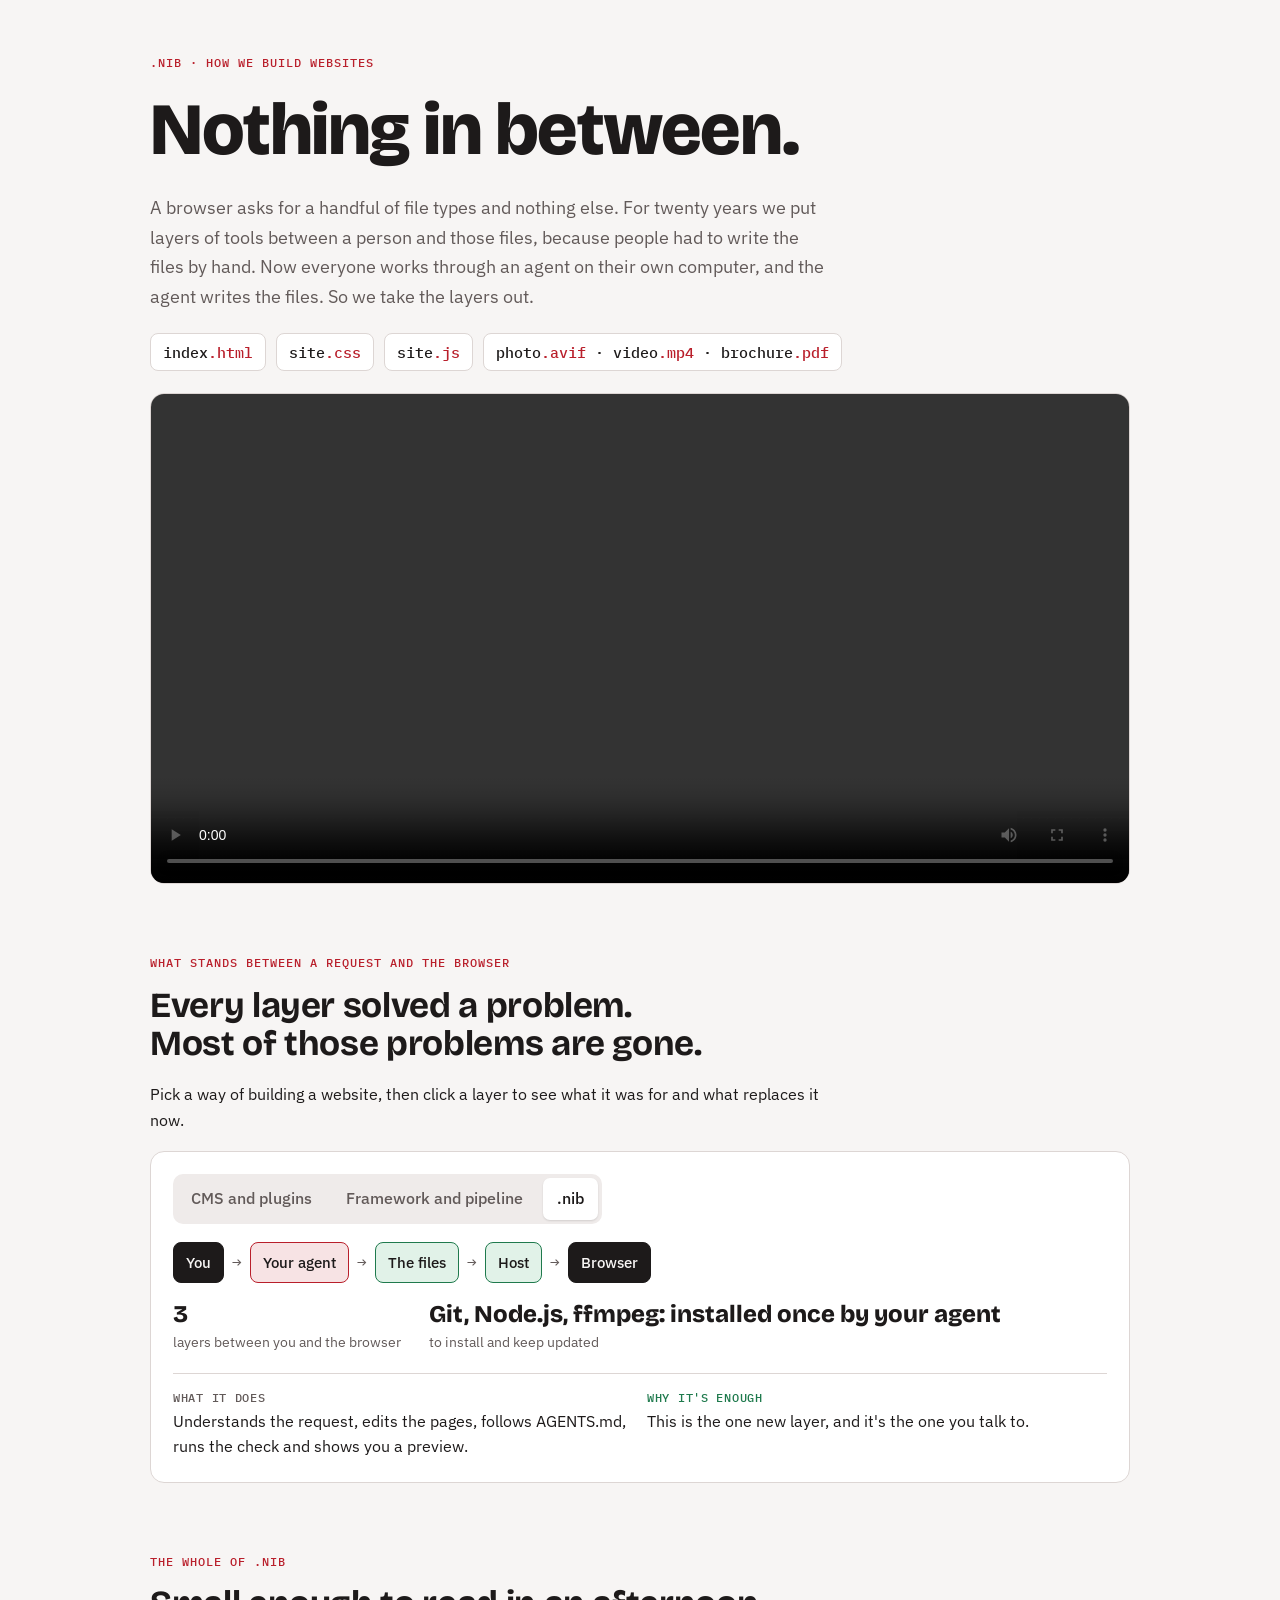
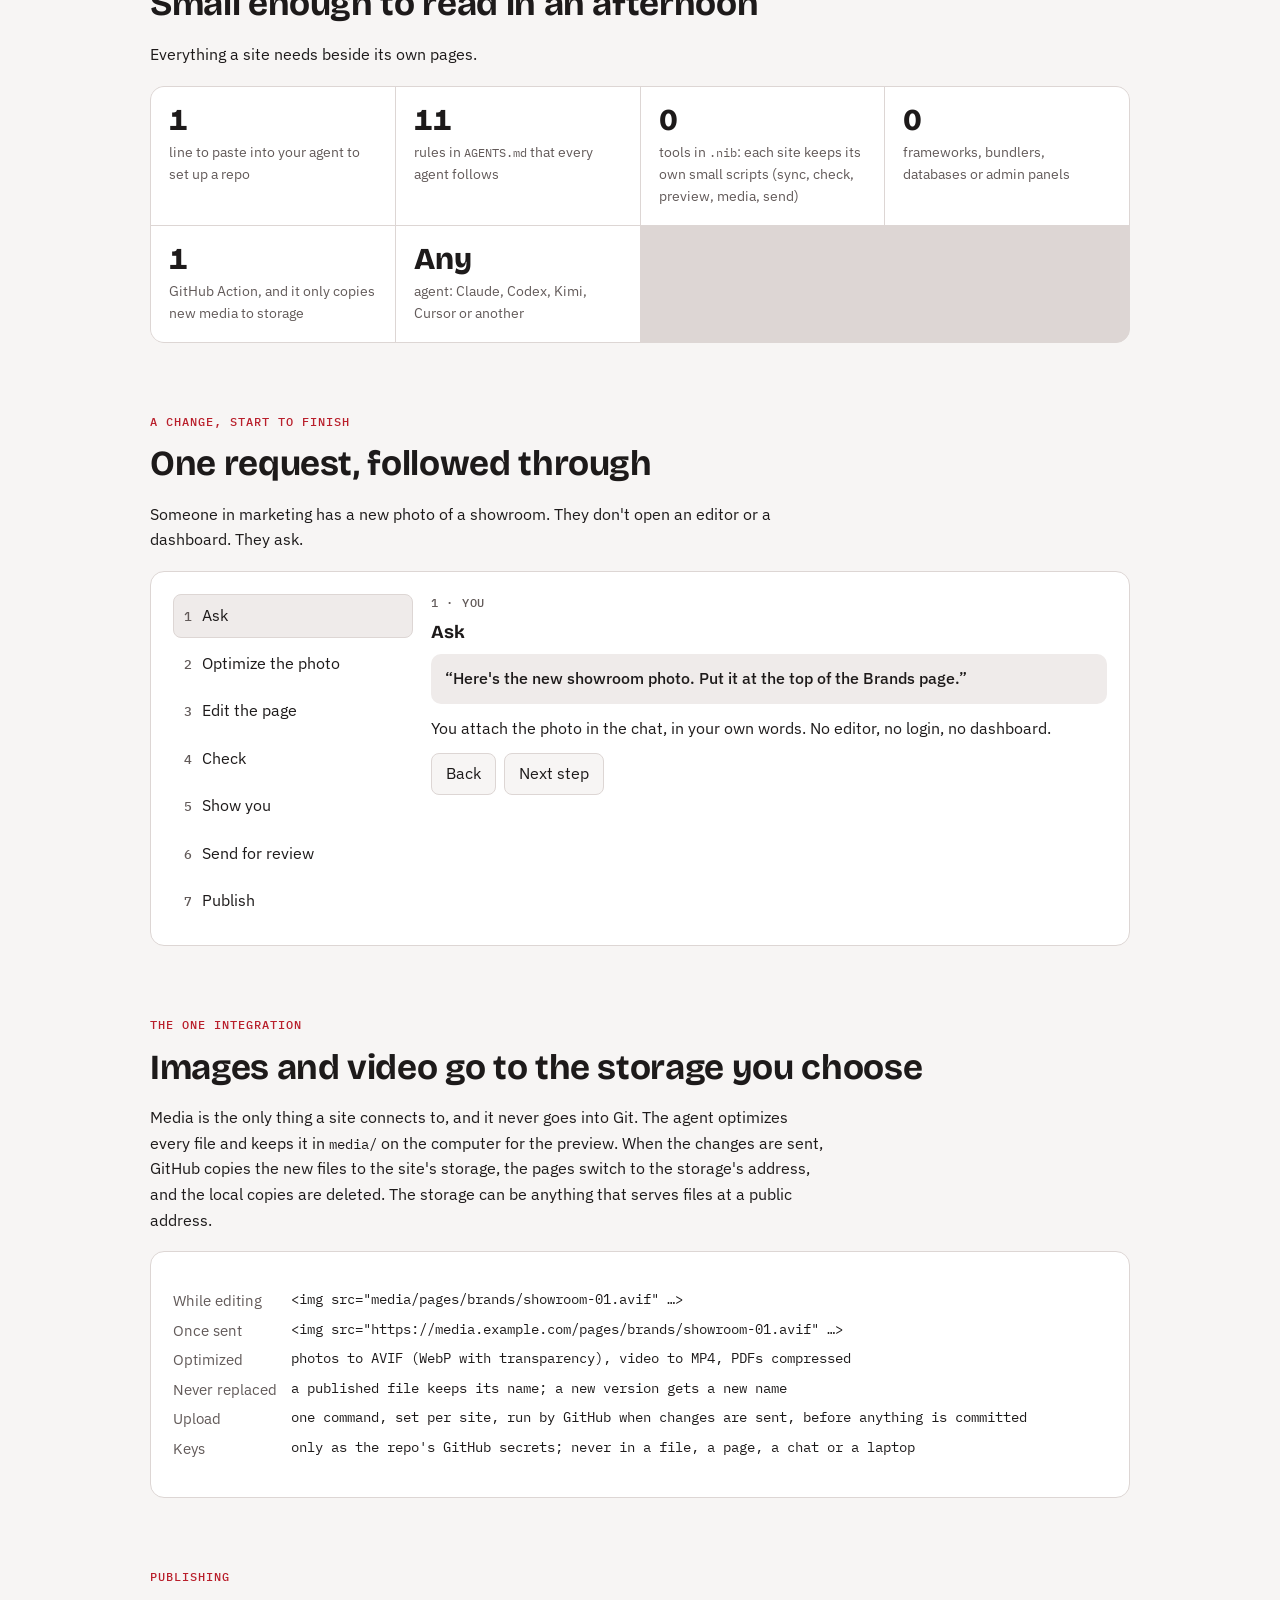
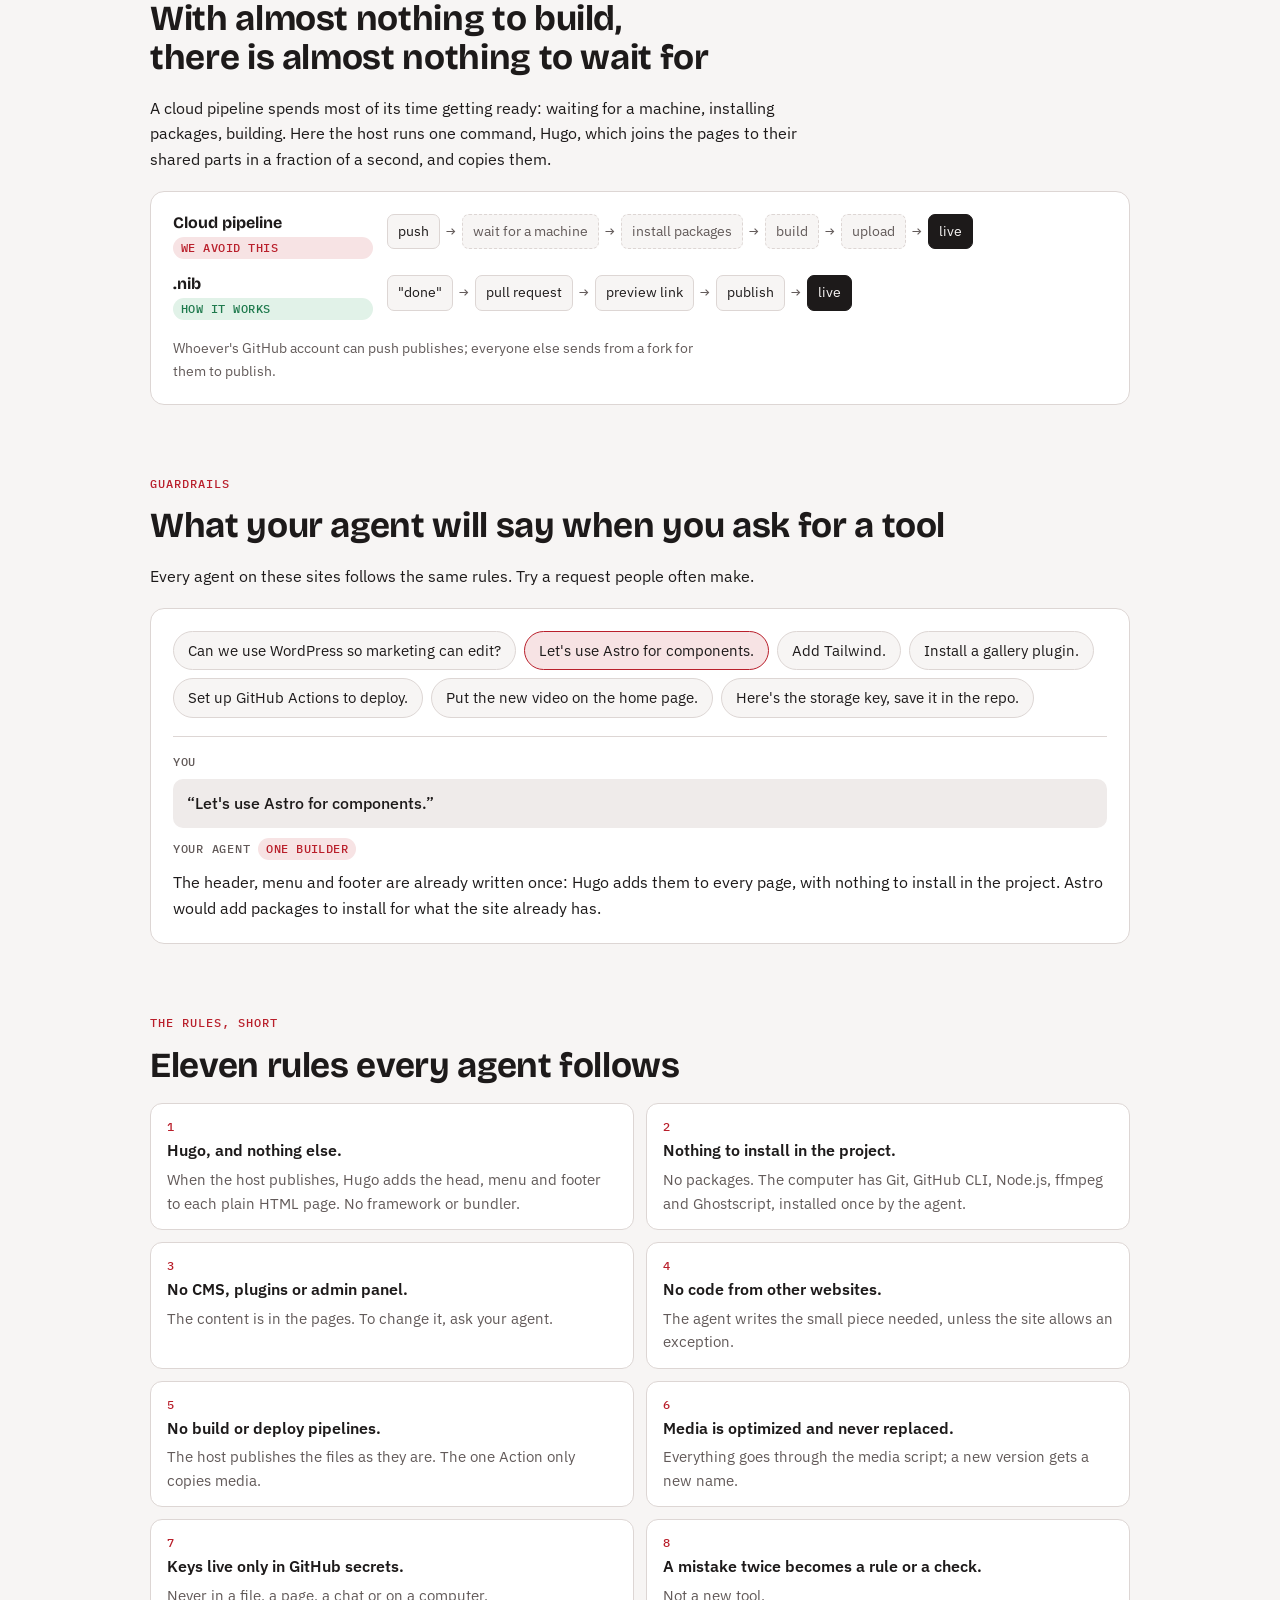
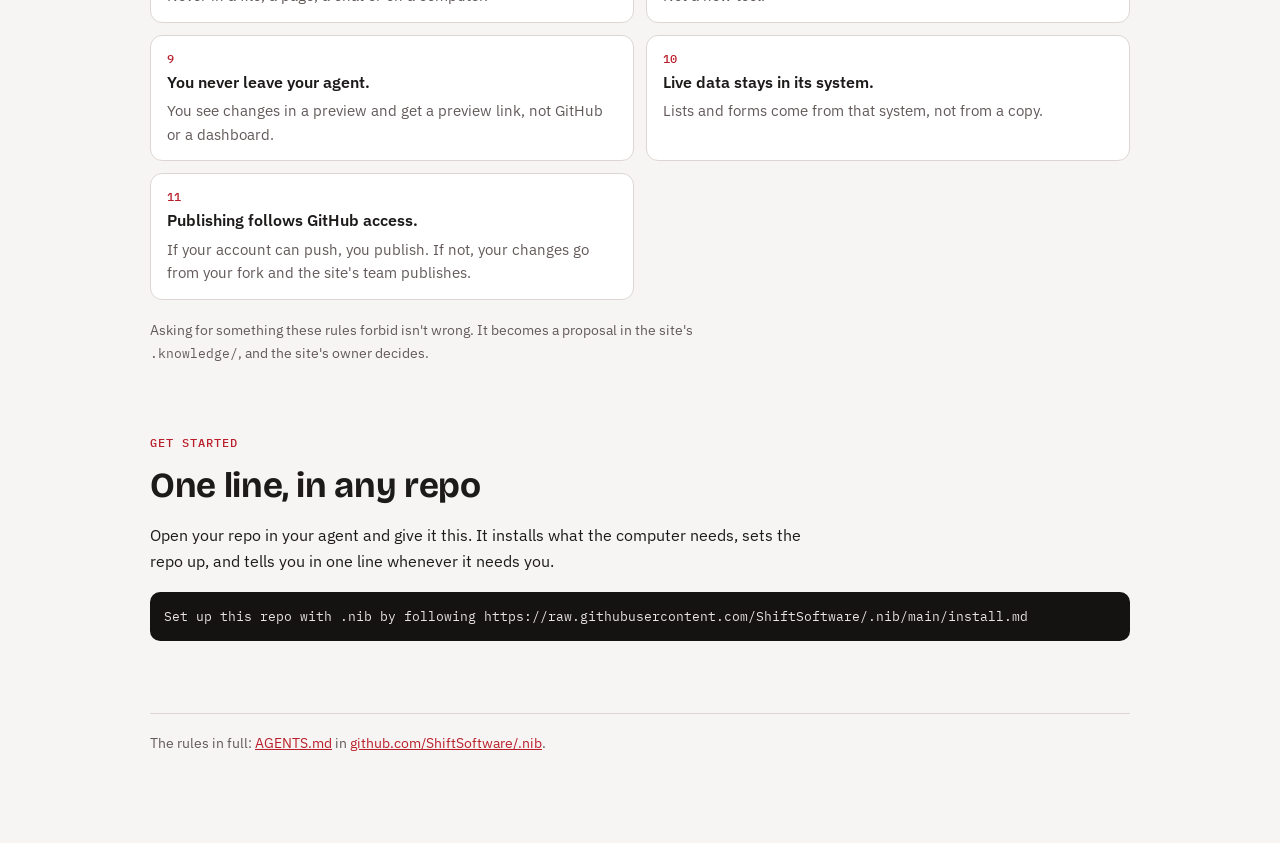
==== commit a11ce98d: "The host runs Hugo when it publishes; built pages are never in the repo" ====
--- a/guide/index.html
+++ b/guide/index.html
@@ -229,8 +229,8 @@
 
 <section aria-labelledby="s-release">
   <span class="eyebrow">Publishing</span>
-  <h2 id="s-release">With nothing to build on a server, there is nothing to wait for</h2>
-  <p>A cloud pipeline spends most of its time getting ready: waiting for a machine, installing packages, building. Here the pages are built on your computer in a fraction of a second, and the host only copies them.</p>
+  <h2 id="s-release">With almost nothing to build, there is almost nothing to wait for</h2>
+  <p>A cloud pipeline spends most of its time getting ready: waiting for a machine, installing packages, building. Here the host runs one command, Hugo, which joins the pages to their shared parts in a fraction of a second, and copies them.</p>
   <div class="figure lanes">
     <div class="lane">
       <div class="lane-head"><h3>Cloud pipeline</h3><span class="pill no">we avoid this</span></div>
@@ -271,7 +271,7 @@
   <span class="eyebrow">The rules, short</span>
   <h2 id="s-rules">Eleven rules every agent follows</h2>
   <ol class="rules">
-    <li><b>One builder, on your computer.</b><span>Hugo adds the head, menu and footer to each plain HTML page. No framework or bundler. The built pages are in the repo, and they are what is served.</span></li>
+    <li><b>Hugo, and nothing else.</b><span>When the host publishes, Hugo adds the head, menu and footer to each plain HTML page. No framework or bundler.</span></li>
     <li><b>Nothing to install in the project.</b><span>No packages. The computer has Git, GitHub CLI, Node.js, ffmpeg and Ghostscript, installed once by the agent.</span></li>
     <li><b>No CMS, plugins or admin panel.</b><span>The content is in the pages. To change it, ask your agent.</span></li>
     <li><b>No code from other websites.</b><span>The agent writes the small piece needed, unless the site allows an exception.</span></li>
@@ -320,8 +320,8 @@
         {t:"Content files or headless CMS", why:"Keep text apart from code so non-developers can edit it.", now:"The text is in the pages. Splitting it out adds a second place to change for every new design."},
         {t:"Components", why:"Write the header once and reuse it, so it's never repeated by hand.", now:"The head, the menu and the footer are written once, in plain HTML, and Hugo adds them to every page. Everything else stays in the page."},
         {t:"npm packages", why:"Reuse code others wrote instead of writing it.", now:"Hundreds of packages to update and trust, to save a few lines the agent writes in seconds."},
-        {t:"The build", why:"Compile, bundle and optimise many source files into what the browser wants.", now:"We write what the browser wants in the first place. The only building is Hugo joining each page to the shared parts, on your computer, in a fraction of a second."},
-        {t:"Cloud pipeline", why:"Build in a clean, shared place, not on one person's laptop.", now:"Nothing is built in the cloud. The built pages are in the repo, and the host copies them when a change is merged."},
+        {t:"The build", why:"Compile, bundle and optimise many source files into what the browser wants.", now:"We write what the browser wants in the first place. The only building is Hugo joining each page to the shared parts, in a fraction of a second."},
+        {t:"Cloud pipeline", why:"Build in a clean, shared place, not on one person's laptop.", now:"No pipeline of our own. When a change is merged, the host runs Hugo and copies the pages."},
         {t:"Hosting", why:"Serve the built files.", now:"Still here. The host serves our files as they are."},
         {t:"Browser", end:true}
       ],
@@ -331,8 +331,8 @@
       chain: [
         {t:"You", end:true},
         {t:"Your agent", agent:true, why:"Understands the request, edits the pages, follows AGENTS.md, runs the check and shows you a preview.", now:"This is the one new layer, and it's the one you talk to."},
-        {t:"The files", agent:true, why:"HTML, CSS and JavaScript in site/public, exactly as the browser gets them, built from one plain HTML file per page.", now:"What is in the repo is what is served. Images and video are in the site's storage."},
-        {t:"Host", agent:true, why:"The site's host serves the files, from wherever the site chooses.", now:"Copies the files when a change is merged, and gives every branch a preview link. The host builds nothing."},
+        {t:"The files", agent:true, why:"One plain HTML file per page, with CSS and JavaScript, as the browser gets them once the shared head, menu and footer are added.", now:"What is in the repo is what you see on the site. Images and video are in the site's storage."},
+        {t:"Host", agent:true, why:"The site's host serves the files, from wherever the site chooses.", now:"Copies the files when a change is merged, and gives every branch a preview link. Its only build is Hugo."},
         {t:"Browser", end:true}
       ],
       tools:"Git, Node.js, ffmpeg: installed once by your agent"
@@ -368,7 +368,7 @@
     {t:"Check", who:"Your agent", body:"The check builds the pages and runs in a second over every one: links, images, search tags, media. If something is wrong, the agent fixes it before you see anything.", term:`<span class="c">$</span> node scripts/check.mjs\n<span class="g">12 pages checked: 0 errors, 0 warnings.</span>`},
     {t:"Show you", who:"Your agent", body:"The agent opens the page in the local preview. You look, and ask for changes if you want them.", say:"Looks good, I'm done."},
     {t:"Send for review", who:"Your agent", body:"Only now, because you said you're done: one command has GitHub copy the new photo to the storage, then commits, opens a pull request, and waits for the host's preview link.", term:`<span class="c">$</span> node scripts/send.mjs "Add the showroom photo to Brands"\n<span class="g">SENT</span> https://github.com/…/pull/42\n<span class="g">PREVIEW</span> https://edit-showroom-photo.preview.example`},
-    {t:"Publish", who:"You, or the site's team", body:"If your GitHub account can push, you say publish and the agent merges. If not, the site's team opens the preview link and publishes. The host copies the files, and the change is live. Nothing was built in the cloud.", say:"Publish."}
+    {t:"Publish", who:"You, or the site's team", body:"If your GitHub account can push, you say publish and the agent merges. If not, the site's team opens the preview link and publishes. The host runs Hugo, copies the files, and the change is live.", say:"Publish."}
   ];
   const steplist = document.getElementById("steplist"), stepbody = document.getElementById("stepbody");
   let step = 0;
@@ -388,10 +388,10 @@
 
   const ASKS = [
     {q:"Can we use WordPress so marketing can edit?", pill:'<span class="pill no">no, and here is why</span>', a:"Marketing can already edit: they ask their agent, see the change in a preview, and say when they're done. WordPress would add a server, a database, a theme and plugins to keep updated and secure, to give them an editor they no longer need."},
-    {q:"Let's use Astro for components.", pill:'<span class="pill no">one builder</span>', a:"The header, menu and footer are already written once: Hugo adds them to every page, with nothing to install in the project. Astro would add packages and a build in the cloud for what the site already has."},
+    {q:"Let's use Astro for components.", pill:'<span class="pill no">one builder</span>', a:"The header, menu and footer are already written once: Hugo adds them to every page, with nothing to install in the project. Astro would add packages to install for what the site already has."},
     {q:"Add Tailwind.", pill:'<span class="pill no">one builder</span>', a:"Tailwind needs a build of its own. site.css already has the colours, fonts and spacing as tokens. Tell me what you want to look different and I'll change the stylesheet."},
     {q:"Install a gallery plugin.", pill:'<span class="pill no">no code from other sites</span>', a:"A gallery is a grid of images and a few lines of script. I'll write it into site.css and site.js, so there's nothing to update and nothing that breaks when someone else changes their code."},
-    {q:"Set up GitHub Actions to deploy.", pill:'<span class="pill no">no build or deploy pipelines</span>', a:"The pages are already built when they reach GitHub, so a pipeline would only add waiting. The host is connected to the repo: every branch gets a preview link, and a merge publishes."},
+    {q:"Set up GitHub Actions to deploy.", pill:'<span class="pill no">no build or deploy pipelines</span>', a:"The host already runs the one build the site needs, Hugo, so a pipeline of our own would only add waiting. The host is connected to the repo: every branch gets a preview link, and a merge publishes."},
     {q:"Put the new video on the home page.", pill:'<span class="pill done">yes</span>', a:"I'll turn it into a small MP4, add it under a new name, and put it on the home page. If it's still over 25 MB, we link it from YouTube instead."},
     {q:"Here's the storage key, save it in the repo.", pill:'<span class="pill no">keys live in GitHub secrets</span>', a:"I won't put it in a file or this chat. Add it on the repo's GitHub secrets page under the name I give you; only the upload step on GitHub reads it."}
   ];
